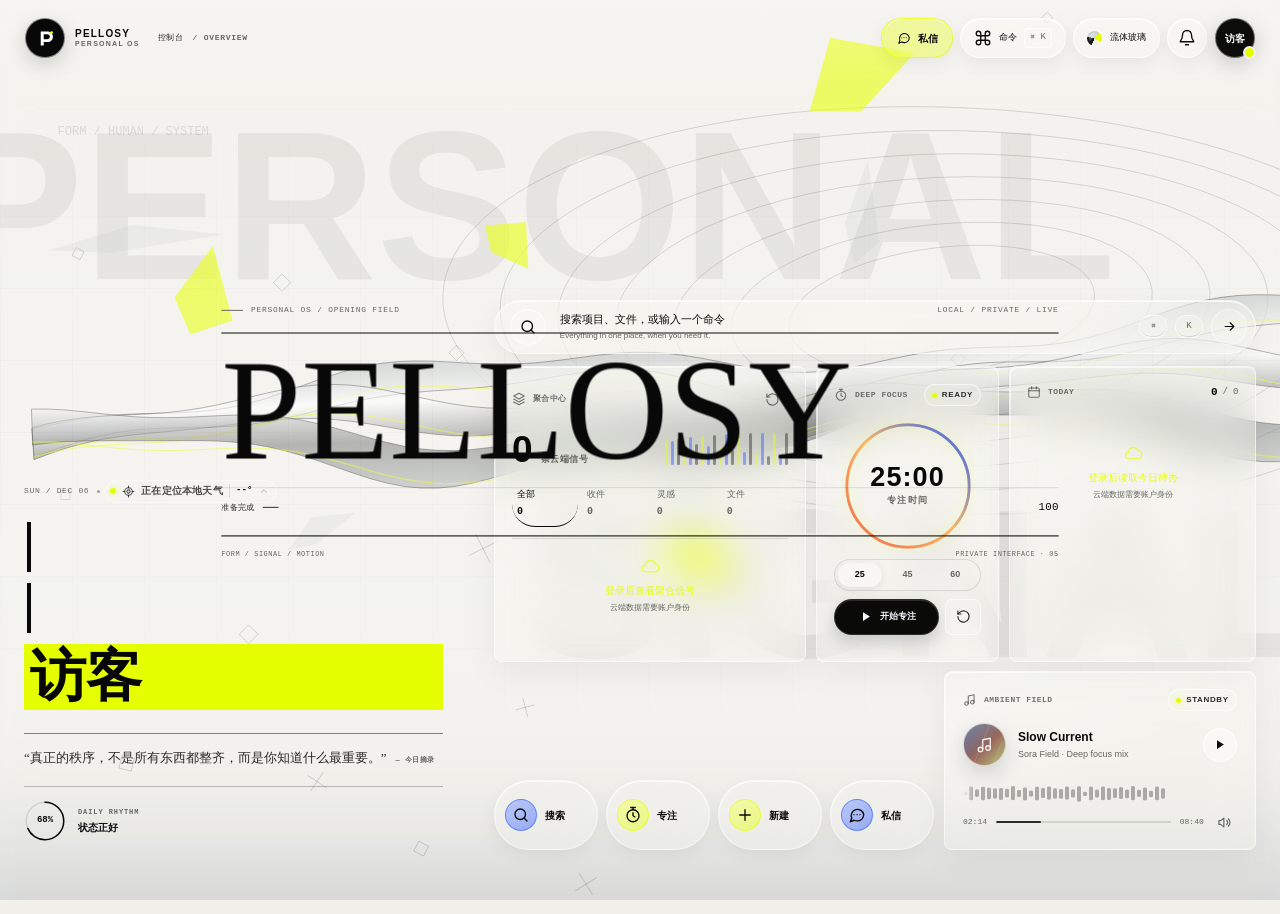
==== index.html @ b4ef89a6 "Add files via upload" ====
<!DOCTYPE html>
<html lang="zh-CN" data-theme="glass">
<head>
  <meta charset="UTF-8">
  <meta name="viewport" content="width=device-width, initial-scale=1.0">
  <meta name="theme-color" content="#e8eef5">
  <meta name="description" content="Pellosy Personal OS">
  <title>Pellosy / 控制台</title>
  <style>
    :root {
      color-scheme: light;
      --bg: #e8eef5;
      --text: #131923;
      --text-soft: #425064;
      --muted: #6b7786;
      --surface: rgba(255, 255, 255, 0.44);
      --surface-raised: rgba(255, 255, 255, 0.61);
      --surface-deep: rgba(241, 246, 252, 0.64);
      --surface-solid: #f3f6fa;
      --line: rgba(255, 255, 255, 0.7);
      --line-strong: rgba(255, 255, 255, 0.94);
      --inner-line: rgba(25, 40, 60, 0.085);
      --accent: #f26f4a;
      --accent-rgb: 242, 111, 74;
      --blue: #3868ed;
      --blue-rgb: 56, 104, 237;
      --lime: #c8f05d;
      --lime-rgb: 200, 240, 93;
      --violet: #8c72ff;
      --violet-rgb: 140, 114, 255;
      --shadow: 0 24px 64px rgba(31, 49, 73, 0.13),
        inset 0 1px 0 rgba(255, 255, 255, 0.86);
      --shadow-hover: 0 32px 78px rgba(31, 49, 73, 0.18),
        inset 0 1px 0 rgba(255, 255, 255, 0.94);
      --canvas-opacity: 0.52;
      --canvas-filter: saturate(1.12) contrast(1.01);
      --veil: linear-gradient(145deg,
          rgba(250, 252, 255, 0.17),
          rgba(226, 234, 244, 0.08) 48%,
          rgba(238, 243, 249, 0.22));
      --glass-blur: 28px;
      --ease-out: cubic-bezier(0.16, 1, 0.3, 1);
      --ease-spring: cubic-bezier(0.34, 1.56, 0.64, 1);
      --ease-smooth: cubic-bezier(0.65, 0, 0.35, 1);
      --header-h: 76px;
    }

    [data-theme="night"] {
      color-scheme: dark;
      --bg: #0b1118;
      --text: #f3f7fb;
      --text-soft: #c0ccda;
      --muted: #8190a1;
      --surface: rgba(16, 24, 34, 0.58);
      --surface-raised: rgba(25, 35, 47, 0.72);
      --surface-deep: rgba(8, 14, 21, 0.7);
      --surface-solid: #141c26;
      --line: rgba(255, 255, 255, 0.18);
      --line-strong: rgba(255, 255, 255, 0.36);
      --inner-line: rgba(255, 255, 255, 0.075);
      --accent: #ff8664;
      --accent-rgb: 255, 134, 100;
      --blue: #82a9ff;
      --blue-rgb: 130, 169, 255;
      --lime: #d7ff6b;
      --lime-rgb: 215, 255, 107;
      --violet: #b19dff;
      --violet-rgb: 177, 157, 255;
      --shadow: 0 26px 70px rgba(0, 0, 0, 0.34),
        inset 0 1px 0 rgba(255, 255, 255, 0.12);
      --shadow-hover: 0 34px 84px rgba(0, 0, 0, 0.44),
        inset 0 1px 0 rgba(255, 255, 255, 0.18);
      --canvas-opacity: 0.38;
      --canvas-filter: brightness(0.45) saturate(0.92) hue-rotate(10deg);
      --veil: linear-gradient(145deg,
          rgba(5, 9, 14, 0.32),
          rgba(10, 15, 24, 0.5) 48%,
          rgba(3, 7, 12, 0.62));
    }

    [data-theme="paper"] {
      color-scheme: light;
      --bg: #e9dfcf;
      --text: #251e18;
      --text-soft: #574a3e;
      --muted: #817264;
      --surface: rgba(255, 250, 242, 0.51);
      --surface-raised: rgba(255, 252, 246, 0.69);
      --surface-deep: rgba(246, 237, 224, 0.68);
      --surface-solid: #f7f0e6;
      --line: rgba(255, 252, 246, 0.68);
      --line-strong: rgba(255, 255, 255, 0.92);
      --inner-line: rgba(54, 38, 24, 0.09);
      --accent: #d75e37;
      --accent-rgb: 215, 94, 55;
      --blue: #4264b2;
      --blue-rgb: 66, 100, 178;
      --lime: #c3d563;
      --lime-rgb: 195, 213, 99;
      --violet: #8e6c88;
      --violet-rgb: 142, 108, 136;
      --shadow: 0 24px 64px rgba(74, 53, 35, 0.14),
        inset 0 1px 0 rgba(255, 255, 255, 0.88);
      --shadow-hover: 0 32px 78px rgba(74, 53, 35, 0.2),
        inset 0 1px 0 rgba(255, 255, 255, 0.96);
      --canvas-opacity: 0.31;
      --canvas-filter: sepia(0.44) saturate(0.72) brightness(1.09);
      --veil: linear-gradient(145deg,
          rgba(255, 250, 240, 0.14),
          rgba(233, 218, 198, 0.12) 48%,
          rgba(255, 247, 234, 0.19));
    }

    * {
      box-sizing: border-box;
      margin: 0;
      padding: 0;
    }

    ::selection {
      color: var(--text);
      background: rgba(var(--lime-rgb), 0.68);
    }

    html {
      min-width: 320px;
      background: var(--bg);
      scroll-behavior: smooth;
    }

    body {
      min-width: 320px;
      min-height: 100vh;
      overflow-x: hidden;
      color: var(--text);
      background: var(--bg);
      font-family: ui-sans-serif, -apple-system, BlinkMacSystemFont, "Segoe UI",
        "PingFang SC", "Hiragino Sans GB", "Microsoft YaHei", sans-serif;
      font-size: 14px;
      line-height: 1.5;
      -webkit-font-smoothing: antialiased;
      text-rendering: optimizeLegibility;
      transition: color 0.7s var(--ease-smooth), background 0.7s var(--ease-smooth);
    }

    body::after {
      content: "";
      position: fixed;
      inset: 0;
      z-index: 80;
      pointer-events: none;
      opacity: 0.055;
      background-image: url("data:image/svg+xml,%3Csvg viewBox='0 0 180 180' xmlns='http://www.w3.org/2000/svg'%3E%3Cfilter id='n'%3E%3CfeTurbulence type='fractalNoise' baseFrequency='.84' numOctaves='3' stitchTiles='stitch'/%3E%3C/filter%3E%3Crect width='100%25' height='100%25' filter='url(%23n)' opacity='.52'/%3E%3C/svg%3E");
      mix-blend-mode: soft-light;
    }

    button,
    input {
      color: inherit;
      font: inherit;
    }

    button {
      position: relative;
      border: 0;
      background: none;
      cursor: pointer;
    }

    a {
      color: inherit;
      text-decoration: none;
    }

    svg {
      display: block;
    }

    [hidden] {
      display: none !important;
    }

    .sr-only {
      position: absolute;
      width: 1px;
      height: 1px;
      padding: 0;
      margin: -1px;
      overflow: hidden;
      clip: rect(0, 0, 0, 0);
      white-space: nowrap;
      border: 0;
    }

    .icon {
      width: 18px;
      height: 18px;
      flex: 0 0 auto;
      fill: none;
      stroke: currentColor;
      stroke-linecap: round;
      stroke-linejoin: round;
      stroke-width: 1.8;
    }

    .icon-sm {
      width: 15px;
      height: 15px;
    }

    .svg-sprite {
      position: absolute;
      width: 0;
      height: 0;
      overflow: hidden;
    }

    #fluidCanvas {
      position: fixed;
      inset: 0;
      z-index: -3;
      width: 100%;
      height: 100%;
      opacity: var(--canvas-opacity);
      filter: var(--canvas-filter);
      pointer-events: none;
      transition: opacity 0.8s var(--ease-smooth), filter 0.8s var(--ease-smooth);
    }

    .ambient-veil {
      position: fixed;
      inset: 0;
      z-index: -2;
      pointer-events: none;
      background: var(--veil);
    }

    body.no-webgl {
      background:
        linear-gradient(118deg,
          #dce9f7 0%,
          #f6eee9 22%,
          #dfeeed 45%,
          #dce4f7 67%,
          #edf3e9 86%,
          #e8eef5 100%);
      background-size: 190% 190%;
      animation: fallbackField 22s ease-in-out infinite alternate;
    }

    [data-theme="night"] body.no-webgl {
      background:
        linear-gradient(118deg,
          #0a1118 0%,
          #142332 23%,
          #1e2932 44%,
          #1b2236 68%,
          #0d151d 100%);
      background-size: 190% 190%;
    }

    [data-theme="paper"] body.no-webgl {
      background:
        linear-gradient(118deg,
          #e6d8c4 0%,
          #f2e9db 23%,
          #dfe5d4 46%,
          #e9dfd2 68%,
          #f1e8dc 100%);
      background-size: 190% 190%;
    }

    .ambient-veil::before,
    .ambient-veil::after {
      content: "";
      position: absolute;
      inset: 0;
      pointer-events: none;
    }

    .ambient-veil::before {
      opacity: 0.26;
      background:
        linear-gradient(112deg,
          transparent 0 20%,
          rgba(255, 255, 255, 0.34) 20.1%,
          transparent 20.4% 54%,
          rgba(255, 255, 255, 0.16) 54.1%,
          transparent 54.4%),
        linear-gradient(180deg,
          rgba(255, 255, 255, 0.18),
          transparent 38%,
          rgba(255, 255, 255, 0.08));
      mask-image: linear-gradient(to bottom, #000, transparent 90%);
    }

    .ambient-veil::after {
      opacity: 0.55;
      box-shadow:
        inset 0 115px 110px -95px rgba(255, 255, 255, 0.7),
        inset 0 -160px 150px -140px rgba(18, 35, 58, 0.35);
    }

    .boot {
      position: fixed;
      inset: 0;
      z-index: 1000;
      display: grid;
      place-items: center;
      overflow: hidden;
      color: var(--text);
      background: transparent;
      isolation: isolate;
    }

    .boot[hidden] {
      display: none;
    }

    .boot-blinds {
      position: absolute;
      inset: 0;
      z-index: 0;
      display: grid;
      grid-template-columns: repeat(5, minmax(0, 1fr));
      pointer-events: none;
    }

    .boot-blinds span {
      position: relative;
      background: var(--surface-solid);
      border-right: 1px solid var(--inner-line);
      transform: translateY(0);
      will-change: transform;
    }

    .boot-blinds span::after {
      content: "";
      position: absolute;
      inset: 0;
      opacity: 0.22;
      background: linear-gradient(180deg,
          rgba(255, 255, 255, 0.22),
          transparent 42%,
          rgba(var(--blue-rgb), 0.05));
    }

    .boot.is-revealing .boot-blinds span {
      animation: bootBlindUp 0.92s var(--ease-out) both;
    }

    .boot.is-revealing .boot-blinds span:nth-child(1) {
      animation-delay: 0.04s;
    }

    .boot.is-revealing .boot-blinds span:nth-child(2) {
      animation-delay: 0.11s;
    }

    .boot.is-revealing .boot-blinds span:nth-child(3) {
      animation-delay: 0.18s;
    }

    .boot.is-revealing .boot-blinds span:nth-child(4) {
      animation-delay: 0.11s;
    }

    .boot.is-revealing .boot-blinds span:nth-child(5) {
      animation-delay: 0.04s;
    }

    .boot-grid {
      position: absolute;
      inset: -15%;
      z-index: 1;
      opacity: 0.42;
      background-image:
        linear-gradient(var(--inner-line) 1px, transparent 1px),
        linear-gradient(90deg, var(--inner-line) 1px, transparent 1px);
      background-size: 70px 70px;
      transform: perspective(780px) rotateX(57deg) translateY(18%);
      transform-origin: center bottom;
      mask-image: linear-gradient(180deg, transparent 2%, #000 36%, transparent 94%);
      animation: bootGridBreathe 3.4s ease-in-out infinite alternate;
      pointer-events: none;
    }

    .boot-sweep {
      position: absolute;
      z-index: 2;
      top: -28%;
      bottom: -28%;
      left: -38%;
      width: 34%;
      opacity: 0.7;
      pointer-events: none;
      background: linear-gradient(90deg,
          transparent,
          rgba(255, 255, 255, 0.36) 44%,
          rgba(var(--blue-rgb), 0.11) 50%,
          transparent);
      transform: skewX(-12deg);
      animation: bootSweep 1.7s 0.12s var(--ease-out) both;
    }

    .boot-scanline {
      position: absolute;
      z-index: 2;
      right: 0;
      left: 0;
      top: 18%;
      height: 1px;
      opacity: 0.45;
      background: linear-gradient(90deg,
          transparent,
          var(--text-soft) 45%,
          var(--text-soft) 55%,
          transparent);
      animation: bootScan 2.05s var(--ease-smooth) both;
      pointer-events: none;
    }

    .boot-stage {
      position: relative;
      z-index: 3;
      display: grid;
      width: min(850px, calc(100% - 48px));
      justify-items: stretch;
      transition:
        opacity 0.35s ease,
        translate 0.5s var(--ease-out),
        scale 0.5s var(--ease-out);
    }

    .boot.is-revealing .boot-stage {
      opacity: 0;
      translate: 0 -18px;
      scale: 0.985;
    }

    .boot-kicker {
      display: flex;
      align-items: center;
      justify-content: space-between;
      gap: 20px;
      margin-bottom: 17px;
      color: var(--muted);
      font-family: ui-monospace, SFMono-Regular, Menlo, Consolas, monospace;
      font-size: 8px;
      letter-spacing: 0.1em;
      opacity: 0;
      animation: bootFadeUp 0.75s 0.12s var(--ease-out) forwards;
    }

    .boot-kicker span:first-child {
      display: inline-flex;
      align-items: center;
      gap: 8px;
    }

    .boot-kicker span:first-child::before {
      content: "";
      width: 22px;
      height: 1px;
      background: currentColor;
    }

    .boot-title-mask {
      overflow: hidden;
      padding: 0.04em 0 0.08em;
      border-top: 1px solid var(--text);
      border-bottom: 1px solid var(--inner-line);
    }

    .boot-title {
      position: relative;
      display: block;
      padding: 0.04em 0 0.02em;
      font-family: Georgia, "Times New Roman", "Songti SC", serif;
      font-size: clamp(62px, 11.4vw, 164px);
      font-weight: 500;
      letter-spacing: 0;
      line-height: 1;
      transform: translateY(112%);
      animation: bootTitleReveal 1.05s 0.12s var(--ease-out) forwards;
    }

    .boot-title::after {
      content: "";
      position: absolute;
      inset: 0;
      pointer-events: none;
      background: linear-gradient(110deg,
          transparent 30%,
          rgba(255, 255, 255, 0.68) 48%,
          transparent 64%);
      transform: translateX(-130%) skewX(-10deg);
      animation: bootTitleSheen 1.2s 0.58s var(--ease-out) both;
      mix-blend-mode: soft-light;
    }

    .boot-meta {
      display: grid;
      grid-template-columns: minmax(0, 1fr) auto;
      align-items: center;
      gap: 20px;
      min-height: 33px;
      margin-top: 11px;
      color: var(--text-soft);
      font-family: ui-monospace, SFMono-Regular, Menlo, Consolas, monospace;
      font-size: 8px;
      letter-spacing: 0.06em;
    }

    .boot-phase {
      position: relative;
      overflow: hidden;
      white-space: nowrap;
    }

    .boot-phase::after {
      content: "";
      display: inline-block;
      width: 16px;
      height: 1px;
      margin-left: 8px;
      vertical-align: middle;
      background: currentColor;
      animation: bootPhaseLine 0.9s ease-in-out infinite alternate;
    }

    .boot-counter {
      color: var(--text);
      font-size: 11px;
      font-variant-numeric: tabular-nums;
      letter-spacing: 0.02em;
    }

    .boot-progress {
      grid-column: 1 / -1;
      height: 1px;
      overflow: hidden;
      background: var(--inner-line);
    }

    .boot-progress i {
      display: block;
      width: 100%;
      height: 100%;
      background: var(--text);
      transform: scaleX(0);
      transform-origin: left;
      transition: transform 0.08s linear;
    }

    .boot-foot {
      display: flex;
      align-items: center;
      justify-content: space-between;
      gap: 20px;
      margin-top: 13px;
      color: var(--muted);
      font-family: ui-monospace, SFMono-Regular, Menlo, Consolas, monospace;
      font-size: 7px;
      letter-spacing: 0.08em;
      opacity: 0;
      animation: bootFadeUp 0.7s 0.52s var(--ease-out) forwards;
    }

    .boot-skip {
      position: absolute;
      right: 24px;
      bottom: 22px;
      z-index: 3;
      min-width: 58px;
      min-height: 34px;
      padding: 6px 11px;
      color: var(--text-soft);
      background: transparent;
      border: 1px solid var(--line);
      border-radius: 5px;
      font-size: 9px;
      transition:
        color 0.2s ease,
        background 0.2s ease,
        border-color 0.2s ease;
    }

    .boot-skip:hover {
      color: var(--text);
      background: rgba(255, 255, 255, 0.1);
      border-color: var(--line-strong);
    }

    .boot.is-complete {
      visibility: hidden;
      opacity: 0;
      pointer-events: none;
      transition: opacity 0.25s ease, visibility 0.25s;
    }

    .boot.is-revealing .boot-grid,
    .boot.is-revealing .boot-sweep,
    .boot.is-revealing .boot-scanline {
      animation: none;
      opacity: 0;
      transition: opacity 0.48s ease;
    }

    .boot.is-revealing .boot-skip {
      opacity: 0;
      pointer-events: none;
      transition: opacity 0.2s ease;
    }

    body:not(.is-ready) {
      overflow: hidden;
    }

    .topbar {
      position: relative;
      z-index: 40;
      width: min(100% - 40px, 1460px);
      margin: 14px auto 0;
    }

    .topbar-inner {
      position: relative;
      display: flex;
      min-height: 58px;
      align-items: center;
      gap: 18px;
      padding: 10px 12px 10px 16px;
      overflow: visible;
      background: var(--surface);
      border: 1px solid var(--line);
      border-radius: 8px;
      box-shadow: var(--shadow);
      backdrop-filter: blur(var(--glass-blur)) saturate(1.45);
      -webkit-backdrop-filter: blur(var(--glass-blur)) saturate(1.45);
      transition:
        background 0.7s var(--ease-smooth),
        border-color 0.7s var(--ease-smooth),
        box-shadow 0.7s var(--ease-smooth);
    }

    .topbar-inner::before {
      content: "";
      position: absolute;
      inset: 0;
      border-radius: inherit;
      pointer-events: none;
      background: linear-gradient(112deg,
          rgba(255, 255, 255, 0.3),
          transparent 24% 74%,
          rgba(255, 255, 255, 0.15));
      mask-image: linear-gradient(#000 0 0);
    }

    .brand {
      position: relative;
      z-index: 1;
      display: inline-flex;
      align-items: center;
      gap: 11px;
      flex: 0 0 auto;
      border-radius: 6px;
    }

    .brand-mark {
      position: relative;
      display: grid;
      width: 37px;
      height: 37px;
      place-items: center;
      overflow: hidden;
      color: var(--text);
      background: rgba(255, 255, 255, 0.23);
      border: 1px solid var(--line-strong);
      border-radius: 7px;
      box-shadow:
        inset 0 1px 0 rgba(255, 255, 255, 0.65),
        0 8px 22px rgba(20, 37, 60, 0.1);
      transition: transform 0.55s var(--ease-spring);
    }

    .brand:hover .brand-mark {
      transform: rotate(-5deg) scale(1.06);
    }

    .brand-mark::after {
      content: "";
      position: absolute;
      inset: -100% -60%;
      background: linear-gradient(66deg,
          transparent 40%,
          rgba(255, 255, 255, 0.8) 50%,
          transparent 60%);
      transform: translateX(-80%) rotate(15deg);
      transition: transform 0.8s var(--ease-out);
    }

    .brand:hover .brand-mark::after {
      transform: translateX(80%) rotate(15deg);
    }

    .brand-mark svg {
      width: 24px;
      height: 24px;
    }

    .brand-copy {
      display: grid;
      gap: 1px;
      line-height: 1;
    }

    .brand-copy strong {
      font-size: 12px;
      font-weight: 750;
      letter-spacing: 0.16em;
    }

    .brand-copy small {
      color: var(--muted);
      font-size: 8px;
      font-weight: 650;
      letter-spacing: 0.18em;
    }

    .header-rule {
      width: 1px;
      height: 24px;
      margin: 0 2px;
      background: var(--inner-line);
    }

    .header-context {
      position: relative;
      z-index: 1;
      display: flex;
      min-width: 0;
      align-items: center;
      gap: 9px;
      color: var(--text-soft);
      font-size: 12px;
    }

    .header-context strong {
      overflow: hidden;
      font-size: 12px;
      font-weight: 650;
      text-overflow: ellipsis;
      white-space: nowrap;
    }

    .header-context span {
      color: var(--muted);
      font-size: 10px;
      font-weight: 600;
      letter-spacing: 0.09em;
      text-transform: uppercase;
    }

    .header-actions {
      position: relative;
      z-index: 2;
      display: flex;
      align-items: center;
      gap: 7px;
      margin-left: auto;
    }

    .icon-button {
      display: inline-grid;
      width: 38px;
      height: 38px;
      place-items: center;
      flex: 0 0 auto;
      color: var(--text-soft);
      background: transparent;
      border: 1px solid transparent;
      border-radius: 7px;
      transition:
        color 0.2s ease,
        background 0.2s ease,
        border-color 0.2s ease,
        transform 0.35s var(--ease-spring);
    }

    .icon-button:hover,
    .icon-button[aria-expanded="true"] {
      color: var(--text);
      background: rgba(255, 255, 255, 0.17);
      border-color: var(--line);
      transform: translateY(-1px);
    }

    .icon-button:active {
      transform: scale(0.93);
    }

    .notice-dot {
      position: absolute;
      top: 7px;
      right: 7px;
      width: 6px;
      height: 6px;
      background: var(--accent);
      border: 1px solid var(--surface-raised);
      border-radius: 50%;
      box-shadow: 0 0 0 3px rgba(var(--accent-rgb), 0.13);
      animation: noticePulse 2.4s ease-in-out infinite;
    }

    .command-trigger {
      display: inline-flex;
      width: auto;
      min-width: 82px;
      align-items: center;
      gap: 7px;
      padding: 0 10px;
      color: var(--text-soft);
      font-size: 11px;
    }

    .command-trigger kbd {
      padding: 2px 5px;
      color: var(--muted);
      background: rgba(255, 255, 255, 0.12);
      border: 1px solid var(--line);
      border-radius: 4px;
      font-family: ui-monospace, SFMono-Regular, Menlo, Consolas, monospace;
      font-size: 9px;
    }

    .theme-trigger {
      display: inline-flex;
      width: auto;
      align-items: center;
      gap: 8px;
      padding: 0 10px;
      color: var(--text-soft);
      font-size: 11px;
    }

    .theme-swatch {
      position: relative;
      width: 17px;
      height: 17px;
      flex: 0 0 auto;
      overflow: hidden;
      border: 1px solid var(--line-strong);
      border-radius: 50%;
      background:
        linear-gradient(140deg, #f6fbff 0 28%, #ffd2c1 29% 50%, #c8e6ff 51% 72%, #d2ffbd 73%);
      box-shadow: 0 0 0 2px rgba(255, 255, 255, 0.14);
    }

    .theme-swatch::after {
      content: "";
      position: absolute;
      inset: 2px;
      border-radius: 50%;
      background: linear-gradient(135deg, rgba(255, 255, 255, 0.8), transparent 48%);
    }

    .avatar {
      position: relative;
      display: grid;
      width: 38px;
      height: 38px;
      place-items: center;
      margin-left: 1px;
      color: #f9fbff;
      background:
        linear-gradient(145deg, rgba(255, 255, 255, 0.22), transparent 48%),
        #1b2635;
      border: 1px solid rgba(255, 255, 255, 0.35);
      border-radius: 7px;
      box-shadow: 0 8px 22px rgba(11, 22, 38, 0.22);
      font-size: 10px;
      font-weight: 750;
      letter-spacing: 0.05em;
      transition: transform 0.4s var(--ease-spring), box-shadow 0.3s ease;
    }

    .avatar:hover {
      transform: translateY(-2px) rotate(2deg);
      box-shadow: 0 12px 28px rgba(11, 22, 38, 0.28);
    }

    .avatar::after {
      content: "";
      position: absolute;
      right: -2px;
      bottom: -2px;
      width: 9px;
      height: 9px;
      background: #78df84;
      border: 2px solid var(--surface-raised);
      border-radius: 50%;
    }

    .page {
      position: relative;
      z-index: 2;
      width: min(100% - 40px, 1460px);
      min-height: calc(100vh - var(--header-h) - 16px);
      margin: 0 auto;
      padding: clamp(28px, 4vh, 46px) 0 30px;
    }

    .reveal {
      opacity: 0;
      translate: 0 20px;
      scale: 0.992;
      transition:
        opacity 0.75s var(--ease-out),
        translate 0.85s var(--ease-out),
        scale 0.85s var(--ease-out);
      transition-delay: var(--delay, 0ms);
    }

    body.is-ready .reveal {
      opacity: 1;
      translate: 0 0;
      scale: 1;
    }

    .topbar.reveal {
      translate: 0 -18px;
    }

    body.is-ready .topbar.reveal {
      translate: 0 0;
    }

    button[data-magnetic] {
      translate: var(--magnet-x, 0px) var(--magnet-y, 0px);
      transition:
        translate 0.2s var(--ease-out),
        transform 0.35s var(--ease-spring);
      will-change: translate;
    }

    [data-text-wave] > span {
      display: inline-block;
      transform: translateY(0);
    }

    .brand:hover [data-text-wave] > span {
      animation: textWave 0.52s var(--brand-wave-delay, 0s) var(--ease-out) both;
    }

    .glass.is-auto-spotlight::after {
      opacity: 0.82;
    }

    .route-curtain {
      position: fixed;
      inset: 0;
      z-index: 2100;
      display: grid;
      grid-template-columns: repeat(5, minmax(0, 1fr));
      visibility: hidden;
      overflow: hidden;
      pointer-events: none;
    }

    .route-curtain.is-active {
      visibility: visible;
      pointer-events: auto;
    }

    .route-curtain > span {
      position: relative;
      z-index: 0;
      background: var(--surface-solid);
      border-right: 1px solid var(--inner-line);
      transform: translateY(101%);
      transition: transform 0.58s var(--ease-out);
    }

    .route-curtain.is-active > span {
      transform: translateY(0);
    }

    .route-curtain.is-active > span:nth-child(1) {
      transition-delay: 0.01s;
    }

    .route-curtain.is-active > span:nth-child(2) {
      transition-delay: 0.07s;
    }

    .route-curtain.is-active > span:nth-child(3) {
      transition-delay: 0.13s;
    }

    .route-curtain.is-active > span:nth-child(4) {
      transition-delay: 0.07s;
    }

    .route-curtain.is-active > span:nth-child(5) {
      transition-delay: 0.01s;
    }

    .route-curtain-label {
      position: absolute;
      inset: 0;
      z-index: 2;
      display: grid;
      place-items: center;
      color: var(--text);
      font-family: Georgia, "Times New Roman", "Songti SC", serif;
      font-size: clamp(34px, 5vw, 68px);
      letter-spacing: 0;
      opacity: 0;
      translate: 0 12px;
      transition:
        opacity 0.35s 0.28s ease,
        translate 0.45s 0.28s var(--ease-out);
    }

    .route-curtain.is-active .route-curtain-label {
      opacity: 1;
      translate: 0 0;
    }

    button[data-magnetic] {
      transition:
        translate 0.2s var(--ease-out),
        transform 0.35s var(--ease-spring),
        background 0.2s ease,
        color 0.2s ease;
    }

    .title-mask {
      overflow: hidden;
      margin: -0.04em 0 -0.08em;
      padding: 0.04em 0 0.08em;
    }

    .title-mask h1 {
      opacity: 0;
      translate: 0 112%;
      transition:
        opacity 0.6s var(--ease-out),
        translate 0.95s 0.18s var(--ease-out);
    }

    body.is-ready .title-mask h1 {
      opacity: 1;
      translate: 0 0;
    }

    .welcome {
      display: flex;
      align-items: flex-end;
      justify-content: space-between;
      gap: 28px;
      min-height: 86px;
    }

    .welcome-copy {
      min-width: 0;
    }

    .eyebrow {
      display: flex;
      flex-wrap: wrap;
      align-items: center;
      gap: 8px;
      margin-bottom: 10px;
      color: var(--muted);
      font-size: 10px;
      font-weight: 650;
      letter-spacing: 0.13em;
      text-transform: uppercase;
    }

    .eyebrow .separator {
      width: 3px;
      height: 3px;
      opacity: 0.6;
      background: currentColor;
      border-radius: 50%;
    }

    .eyebrow .live {
      display: inline-flex;
      align-items: center;
      gap: 6px;
      color: var(--text-soft);
      letter-spacing: 0.04em;
      text-transform: none;
    }

    .weather-pill {
      display: inline-flex;
      max-width: min(380px, 72vw);
      align-items: center;
      gap: 6px;
      margin: -3px -7px -3px -3px;
      padding: 3px 7px 3px 4px;
      color: var(--text-soft);
      background: transparent;
      border: 1px solid transparent;
      border-radius: 99px;
      font-size: 10px;
      font-weight: 620;
      letter-spacing: 0.02em;
      text-transform: none;
      transition:
        color 0.2s ease,
        background 0.2s ease,
        border-color 0.2s ease,
        transform 0.3s var(--ease-out);
    }

    .weather-pill:hover,
    .weather-pill[aria-expanded="true"] {
      color: var(--text);
      background: rgba(255, 255, 255, 0.1);
      border-color: var(--line);
      transform: translateY(-1px);
    }

    .weather-state-dot {
      width: 6px;
      height: 6px;
      flex: 0 0 auto;
      background: #49b96c;
      border-radius: 50%;
      box-shadow: 0 0 0 3px rgba(73, 185, 108, 0.11);
      transition: background 0.25s ease, box-shadow 0.25s ease;
    }

    .weather-pill[data-state="loading"] .weather-state-dot {
      background: var(--accent);
      box-shadow: 0 0 0 3px rgba(var(--accent-rgb), 0.12);
      animation: noticePulse 1.35s ease-in-out infinite;
    }

    .weather-pill[data-state="error"] .weather-state-dot {
      background: #e05f5f;
      box-shadow: 0 0 0 3px rgba(224, 95, 95, 0.12);
    }

    .weather-pill-icon {
      width: 13px;
      height: 13px;
      flex: 0 0 auto;
      stroke-width: 1.9;
    }

    .weather-pill[data-state="loading"] .weather-pill-icon {
      animation: weatherSpin 2.2s linear infinite;
    }

    .weather-location {
      overflow: hidden;
      max-width: 250px;
      text-overflow: ellipsis;
      white-space: nowrap;
    }

    .weather-reading {
      padding-left: 6px;
      color: var(--text);
      border-left: 1px solid var(--inner-line);
      font-family: ui-monospace, SFMono-Regular, Menlo, Consolas, monospace;
      font-size: 9px;
      font-weight: 600;
      white-space: nowrap;
    }

    .weather-chevron {
      width: 10px;
      height: 10px;
      flex: 0 0 auto;
      opacity: 0.55;
      transition: transform 0.25s ease;
    }

    .weather-pill[aria-expanded="true"] .weather-chevron {
      transform: rotate(180deg);
    }

    .live-dot {
      position: relative;
      width: 6px;
      height: 6px;
      background: #49b96c;
      border-radius: 50%;
    }

    .live-dot::after {
      content: "";
      position: absolute;
      inset: -4px;
      border: 1px solid rgba(73, 185, 108, 0.4);
      border-radius: 50%;
      animation: liveHalo 2.4s ease-out infinite;
    }

    h1 {
      max-width: 820px;
      font-size: clamp(36px, 4vw, 54px);
      font-weight: 690;
      letter-spacing: 0;
      line-height: 1.02;
      text-wrap: balance;
    }

    h1 .soft {
      color: var(--muted);
      font-weight: 430;
    }

    .welcome-copy > p {
      max-width: 560px;
      margin-top: 11px;
      color: var(--text-soft);
      font-size: 13px;
      line-height: 1.65;
    }

    .welcome-copy > .daily-quote {
      display: flex;
      max-width: 640px;
      flex-wrap: wrap;
      align-items: baseline;
      gap: 4px 9px;
      margin-top: 9px;
      color: var(--text-soft);
      font-family: "Songti SC", "STSong", "Noto Serif CJK SC", Georgia, "Times New Roman", serif;
      font-size: 13px;
      font-style: italic;
      line-height: 1.55;
    }

    .daily-quote .quote-copy {
      text-wrap: pretty;
    }

    .daily-quote cite {
      color: var(--muted);
      font-family: ui-sans-serif, -apple-system, BlinkMacSystemFont, "Segoe UI",
        "PingFang SC", "Microsoft YaHei", sans-serif;
      font-size: 8px;
      font-style: normal;
      font-weight: 600;
      letter-spacing: 0.08em;
      text-transform: uppercase;
    }

    .momentum {
      display: flex;
      flex: 0 0 auto;
      align-items: center;
      gap: 13px;
      padding-bottom: 4px;
    }

    .momentum-ring {
      position: relative;
      display: grid;
      width: 56px;
      height: 56px;
      place-items: center;
    }

    .momentum-ring svg {
      position: absolute;
      inset: 0;
      width: 100%;
      height: 100%;
      transform: rotate(-90deg);
    }

    .momentum-ring circle {
      fill: none;
      stroke-width: 2;
    }

    .momentum-ring .track {
      stroke: var(--inner-line);
    }

    .momentum-ring .value {
      stroke: var(--text);
      stroke-linecap: round;
      stroke-dasharray: 157;
      stroke-dashoffset: 50;
      transition: stroke-dashoffset 1s var(--ease-out);
    }

    .momentum-ring strong {
      font-size: 11px;
      font-weight: 720;
    }

    .momentum-copy {
      display: grid;
      gap: 2px;
      white-space: nowrap;
    }

    .momentum-copy span {
      color: var(--muted);
      font-size: 9px;
      font-weight: 650;
      letter-spacing: 0.13em;
      text-transform: uppercase;
    }

    .momentum-copy strong {
      font-size: 12px;
      font-weight: 650;
    }

    .command-launch {
      position: relative;
      display: flex;
      width: 100%;
      min-height: 65px;
      align-items: center;
      gap: 14px;
      margin-top: 21px;
      padding: 10px 12px 10px 18px;
      overflow: hidden;
      text-align: left;
      color: var(--text);
      background: var(--surface-raised);
      border: 1px solid var(--line);
      border-radius: 8px;
      box-shadow: var(--shadow);
      backdrop-filter: blur(var(--glass-blur)) saturate(1.48);
      -webkit-backdrop-filter: blur(var(--glass-blur)) saturate(1.48);
      isolation: isolate;
      transition:
        transform 0.45s var(--ease-out),
        box-shadow 0.4s ease,
        border-color 0.3s ease;
    }

    .command-launch::before {
      content: "";
      position: absolute;
      inset: -1px;
      z-index: -1;
      opacity: 0.48;
      background: linear-gradient(100deg,
          transparent 0 19%,
          rgba(var(--blue-rgb), 0.22) 31%,
          rgba(255, 255, 255, 0.38) 44%,
          rgba(var(--accent-rgb), 0.2) 58%,
          transparent 74% 100%);
      background-size: 230% 100%;
      animation: borderFlow 8s linear infinite;
      transition: opacity 0.3s ease;
    }

    .command-launch::after {
      content: "";
      position: absolute;
      inset: 1px;
      z-index: -1;
      background: var(--surface-raised);
      border-radius: 7px;
    }

    .command-launch:hover {
      transform: translateY(-2px);
      border-color: var(--line-strong);
      box-shadow: var(--shadow-hover);
    }

    .command-launch:hover::before {
      opacity: 0.78;
    }

    .command-icon {
      display: grid;
      width: 38px;
      height: 38px;
      place-items: center;
      flex: 0 0 auto;
      color: var(--text);
      background:
        linear-gradient(145deg, rgba(255, 255, 255, 0.4), rgba(255, 255, 255, 0.08)),
        var(--surface-deep);
      border: 1px solid var(--line);
      border-radius: 7px;
      box-shadow: inset 0 1px 0 rgba(255, 255, 255, 0.55);
    }

    .command-copy {
      display: grid;
      min-width: 0;
      gap: 2px;
    }

    .command-copy strong {
      overflow: hidden;
      font-size: 13px;
      font-weight: 560;
      text-overflow: ellipsis;
      white-space: nowrap;
    }

    .command-copy span {
      color: var(--muted);
      font-size: 10px;
    }

    .command-tail {
      display: flex;
      align-items: center;
      gap: 8px;
      margin-left: auto;
    }

    .command-tail kbd {
      min-width: 28px;
      padding: 4px 7px;
      color: var(--muted);
      background: rgba(255, 255, 255, 0.1);
      border: 1px solid var(--line);
      border-radius: 5px;
      box-shadow: inset 0 -1px 0 var(--inner-line);
      font-family: ui-monospace, SFMono-Regular, Menlo, Consolas, monospace;
      font-size: 9px;
      text-align: center;
    }

    .command-arrow {
      display: grid;
      width: 36px;
      height: 36px;
      place-items: center;
      color: var(--text);
      background: var(--surface-deep);
      border: 1px solid var(--line);
      border-radius: 7px;
      transition: transform 0.45s var(--ease-spring), background 0.3s ease;
    }

    .command-launch:hover .command-arrow {
      transform: translateX(2px) rotate(-3deg);
      background: var(--surface);
    }

    .dashboard {
      display: grid;
      grid-template-columns: repeat(12, minmax(0, 1fr));
      gap: 13px;
      margin-top: 13px;
    }

    .glass {
      --gx: 50%;
      --gy: 50%;
      --rx: 0deg;
      --ry: 0deg;
      position: relative;
      overflow: hidden;
      background:
        linear-gradient(145deg,
          rgba(255, 255, 255, 0.12),
          transparent 34% 70%,
          rgba(255, 255, 255, 0.07)),
        var(--surface);
      border: 1px solid var(--line);
      border-radius: 8px;
      box-shadow: var(--shadow);
      backdrop-filter: blur(var(--glass-blur)) saturate(1.44);
      -webkit-backdrop-filter: blur(var(--glass-blur)) saturate(1.44);
      transform: perspective(1100px) rotateX(var(--rx)) rotateY(var(--ry));
      transform-style: preserve-3d;
      transition:
        transform 0.45s var(--ease-out),
        box-shadow 0.35s ease,
        border-color 0.35s ease,
        background 0.7s var(--ease-smooth);
      will-change: transform;
    }

    .glass::before {
      content: "";
      position: absolute;
      inset: 0;
      z-index: 0;
      padding: 1px;
      pointer-events: none;
      border-radius: inherit;
      background: linear-gradient(135deg,
          rgba(255, 255, 255, 0.78),
          transparent 28% 64%,
          rgba(255, 255, 255, 0.28));
      mask:
        linear-gradient(#000 0 0) content-box,
        linear-gradient(#000 0 0);
      mask-composite: exclude;
    }

    .glass::after {
      content: "";
      position: absolute;
      left: var(--gx);
      top: var(--gy);
      z-index: 0;
      width: 320px;
      height: 320px;
      pointer-events: none;
      opacity: 0;
      background: radial-gradient(circle,
          rgba(255, 255, 255, 0.25),
          transparent 66%);
      transform: translate(-50%, -50%);
      transition: opacity 0.35s ease;
    }

    .glass:hover {
      border-color: var(--line-strong);
      box-shadow: var(--shadow-hover);
    }

    .glass:hover::after {
      opacity: 1;
    }

    .glass > * {
      position: relative;
      z-index: 1;
    }

    .panel-head {
      display: flex;
      align-items: center;
      justify-content: space-between;
      gap: 12px;
    }

    .panel-label {
      display: inline-flex;
      align-items: center;
      gap: 7px;
      color: var(--muted);
      font-size: 9px;
      font-weight: 700;
      letter-spacing: 0.14em;
      text-transform: uppercase;
    }

    .panel-label .icon {
      width: 14px;
      height: 14px;
    }

    .quiet-button {
      display: grid;
      width: 30px;
      height: 30px;
      place-items: center;
      color: var(--muted);
      border-radius: 6px;
      transition:
        color 0.2s ease,
        background 0.2s ease,
        transform 0.3s var(--ease-spring);
    }

    .quiet-button:hover {
      color: var(--text);
      background: rgba(255, 255, 255, 0.12);
      transform: translateY(-1px);
    }

    .quiet-button.is-syncing svg {
      animation: weatherSpin 0.7s linear infinite;
    }

    .project-panel {
      grid-column: span 5;
      min-height: 296px;
      padding: 19px 20px 17px;
    }

    .aggregation-panel {
      grid-column: span 5;
      display: flex;
      min-height: 296px;
      flex-direction: column;
      padding: 19px 20px 16px;
    }

    .aggregation-actions {
      display: flex;
      align-items: center;
      gap: 5px;
    }

    .aggregation-total-row {
      display: flex;
      align-items: flex-end;
      justify-content: space-between;
      gap: 18px;
      margin-top: 15px;
    }

    .aggregation-total {
      display: flex;
      align-items: baseline;
      gap: 8px;
      min-width: 0;
    }

    .aggregation-total strong {
      color: var(--text);
      font-family: Georgia, "Times New Roman", serif;
      font-size: 43px;
      font-style: italic;
      font-weight: 400;
      line-height: 0.88;
    }

    .aggregation-total span {
      color: var(--muted);
      font-size: 9px;
      font-weight: 600;
      letter-spacing: 0.06em;
      white-space: nowrap;
    }

    .aggregation-pulse {
      display: flex;
      height: 38px;
      align-items: flex-end;
      gap: 3px;
      flex: 0 0 auto;
      padding-bottom: 2px;
    }

    .aggregation-pulse i {
      width: 3px;
      height: var(--bar, 40%);
      background: var(--text-soft);
      border-radius: 99px;
      opacity: 0.46;
      transform-origin: bottom;
      animation: aggregationPulse 2.4s var(--pulse-delay, 0s) ease-in-out infinite alternate;
    }

    .aggregation-pulse i:nth-child(3n + 1) {
      background: var(--accent);
    }

    .aggregation-pulse i:nth-child(3n + 2) {
      background: var(--blue);
    }

    .aggregation-sources {
      display: grid;
      grid-template-columns: repeat(4, minmax(0, 1fr));
      gap: 4px;
      margin-top: 14px;
      padding-bottom: 11px;
      border-bottom: 1px solid var(--inner-line);
    }

    .aggregation-source {
      position: relative;
      display: grid;
      min-width: 0;
      gap: 2px;
      padding: 7px 5px 7px;
      text-align: left;
      color: var(--muted);
      border-bottom: 1px solid transparent;
      border-radius: 4px;
      transition:
        color 0.2s ease,
        background 0.2s ease,
        border-color 0.2s ease;
    }

    .aggregation-source:hover {
      color: var(--text);
      background: rgba(255, 255, 255, 0.08);
    }

    .aggregation-source[aria-selected="true"] {
      color: var(--text);
      border-bottom-color: var(--text);
    }

    .aggregation-source span {
      overflow: hidden;
      font-size: 9px;
      text-overflow: ellipsis;
      white-space: nowrap;
    }

    .aggregation-source strong {
      font-family: ui-monospace, SFMono-Regular, Menlo, Consolas, monospace;
      font-size: 10px;
      font-weight: 600;
    }

    .aggregation-stream {
      display: grid;
      min-height: 108px;
      gap: 1px;
      margin-top: auto;
      padding-top: 7px;
      align-content: start;
    }

    .aggregation-item {
      display: grid;
      grid-template-columns: 25px minmax(0, 1fr) auto;
      align-items: center;
      gap: 8px;
      width: 100%;
      min-height: 36px;
      padding: 5px 4px;
      text-align: left;
      color: var(--text-soft);
      border-radius: 5px;
      transition:
        color 0.2s ease,
        background 0.2s ease,
        transform 0.25s var(--ease-out);
    }

    .aggregation-item:hover {
      color: var(--text);
      background: rgba(255, 255, 255, 0.08);
      transform: translateX(2px);
    }

    .aggregation-item-icon {
      display: grid;
      width: 25px;
      height: 25px;
      place-items: center;
      color: var(--text);
      background: rgba(var(--blue-rgb), 0.16);
      border: 1px solid rgba(var(--blue-rgb), 0.2);
      border-radius: 5px;
    }

    .aggregation-item[data-kind="idea"] .aggregation-item-icon {
      background: rgba(var(--accent-rgb), 0.16);
      border-color: rgba(var(--accent-rgb), 0.2);
    }

    .aggregation-item[data-kind="file"] .aggregation-item-icon {
      background: rgba(var(--lime-rgb), 0.24);
      border-color: rgba(var(--lime-rgb), 0.28);
    }

    .aggregation-item-copy {
      display: grid;
      min-width: 0;
      gap: 1px;
    }

    .aggregation-item-copy strong {
      overflow: hidden;
      font-size: 10px;
      font-weight: 580;
      text-overflow: ellipsis;
      white-space: nowrap;
    }

    .aggregation-item-copy span,
    .aggregation-item time {
      color: var(--muted);
      font-size: 8px;
    }

    .aggregation-item time {
      font-family: ui-monospace, SFMono-Regular, Menlo, Consolas, monospace;
      white-space: nowrap;
    }

    .aggregation-empty {
      display: grid;
      min-height: 72px;
      place-items: center;
      color: var(--muted);
      font-size: 9px;
    }

    .cloud-state {
      display: grid;
      min-height: 76px;
      place-content: center;
      justify-items: center;
      gap: 4px;
      padding: 10px;
      color: var(--muted);
      text-align: center;
    }

    .cloud-state .icon {
      width: 20px;
      height: 20px;
      margin-bottom: 3px;
      opacity: 0.62;
    }

    .cloud-state strong {
      color: var(--text-soft);
      font-size: 10px;
      font-weight: 580;
    }

    .cloud-state span {
      font-size: 8px;
      line-height: 1.5;
    }

    .cloud-state.is-error .icon,
    .cloud-state.is-error strong {
      color: var(--accent);
    }

    .task-list > .cloud-state {
      min-height: 118px;
    }

    .project-title-row {
      display: flex;
      align-items: flex-start;
      justify-content: space-between;
      gap: 18px;
      margin-top: 15px;
    }

    .project-title {
      min-width: 0;
    }

    .project-title h2 {
      display: flex;
      align-items: baseline;
      gap: 8px;
      font-size: 23px;
      font-weight: 680;
      letter-spacing: 0;
      line-height: 1.16;
    }

    .project-title h2 span {
      color: var(--muted);
      font-family: ui-monospace, SFMono-Regular, Menlo, Consolas, monospace;
      font-size: 10px;
      font-weight: 500;
    }

    .project-title p {
      margin-top: 5px;
      color: var(--muted);
      font-size: 11px;
    }

    .project-number {
      position: relative;
      flex: 0 0 auto;
      color: var(--text);
      font-family: Georgia, "Times New Roman", serif;
      font-size: 39px;
      font-style: italic;
      font-weight: 400;
      line-height: 1;
    }

    .project-number::after {
      content: "%";
      margin-left: 2px;
      color: var(--muted);
      font-family: ui-sans-serif, -apple-system, BlinkMacSystemFont, "Segoe UI", sans-serif;
      font-size: 10px;
      font-style: normal;
    }

    .project-meter {
      position: relative;
      width: 100%;
      height: 6px;
      margin-top: 20px;
      overflow: hidden;
      background: var(--inner-line);
      border-radius: 99px;
    }

    .project-meter span {
      display: block;
      width: 72%;
      height: 100%;
      overflow: hidden;
      background:
        linear-gradient(90deg,
          var(--accent),
          #ffbd68 42%,
          var(--blue));
      border-radius: inherit;
      transform-origin: left;
      animation: meterIn 1.25s 0.7s var(--ease-out) both;
    }

    .project-meter span::after {
      content: "";
      display: block;
      width: 36%;
      height: 100%;
      background: linear-gradient(90deg, transparent, rgba(255, 255, 255, 0.9), transparent);
      animation: meterShine 2.8s 1.2s ease-in-out infinite;
    }

    .project-meta {
      display: flex;
      align-items: center;
      justify-content: space-between;
      gap: 14px;
      margin-top: 11px;
    }

    .meta-list {
      display: flex;
      flex-wrap: wrap;
      gap: 12px;
      color: var(--muted);
      font-size: 10px;
    }

    .meta-list span {
      display: inline-flex;
      align-items: center;
      gap: 5px;
    }

    .meta-list i {
      width: 5px;
      height: 5px;
      background: currentColor;
      border-radius: 50%;
      opacity: 0.7;
    }

    .collaborators {
      display: flex;
      align-items: center;
      padding-left: 8px;
    }

    .collaborator {
      display: grid;
      width: 25px;
      height: 25px;
      place-items: center;
      margin-left: -7px;
      color: rgba(255, 255, 255, 0.94);
      border: 2px solid var(--surface);
      border-radius: 50%;
      font-size: 8px;
      font-weight: 720;
    }

    .collaborator:nth-child(1) {
      background: #455f9e;
    }

    .collaborator:nth-child(2) {
      background: #be6b56;
    }

    .collaborator:nth-child(3) {
      background: #617a4e;
    }

    .collaborator.more {
      color: var(--text-soft);
      background: var(--surface-deep);
    }

    .next-action {
      display: flex;
      align-items: center;
      gap: 10px;
      margin-top: 16px;
      padding-top: 13px;
      border-top: 1px solid var(--inner-line);
    }

    .next-action-icon {
      display: grid;
      width: 30px;
      height: 30px;
      place-items: center;
      flex: 0 0 auto;
      color: var(--text);
      background: rgba(var(--lime-rgb), 0.54);
      border: 1px solid rgba(var(--lime-rgb), 0.68);
      border-radius: 6px;
    }

    .next-action-copy {
      display: grid;
      min-width: 0;
      gap: 1px;
    }

    .next-action-copy small {
      color: var(--muted);
      font-size: 8px;
      font-weight: 650;
      letter-spacing: 0.1em;
      text-transform: uppercase;
    }

    .next-action-copy strong {
      overflow: hidden;
      font-size: 11px;
      font-weight: 580;
      text-overflow: ellipsis;
      white-space: nowrap;
    }

    .next-action .quiet-button {
      margin-left: auto;
    }

    .focus-panel {
      grid-column: span 3;
      display: flex;
      min-height: 296px;
      flex-direction: column;
      padding: 19px 18px 16px;
    }

    .status-pill {
      display: inline-flex;
      align-items: center;
      gap: 5px;
      padding: 4px 7px;
      color: var(--text-soft);
      background: rgba(255, 255, 255, 0.12);
      border: 1px solid var(--line);
      border-radius: 99px;
      font-size: 8px;
      font-weight: 700;
      letter-spacing: 0.08em;
      text-transform: uppercase;
    }

    .status-pill::before {
      content: "";
      width: 5px;
      height: 5px;
      background: var(--accent);
      border-radius: 50%;
      box-shadow: 0 0 8px rgba(var(--accent-rgb), 0.72);
    }

    .timer-wrap {
      position: relative;
      display: grid;
      min-height: 146px;
      place-items: center;
      margin-top: 7px;
    }

    .timer-ring {
      position: absolute;
      width: 136px;
      height: 136px;
      transform: rotate(-90deg);
    }

    .timer-ring circle {
      fill: none;
      stroke-width: 2.4;
    }

    .timer-ring .track {
      stroke: var(--inner-line);
    }

    .timer-ring .progress {
      stroke: url("#timerGradient");
      stroke-linecap: round;
      stroke-dasharray: 339.292;
      stroke-dashoffset: 0;
      transition: stroke-dashoffset 0.9s linear;
      filter: drop-shadow(0 0 6px rgba(var(--accent-rgb), 0.34));
    }

    .timer-copy {
      position: relative;
      display: grid;
      justify-items: center;
      gap: 3px;
    }

    .timer-copy strong {
      font-family: ui-monospace, SFMono-Regular, Menlo, Consolas, monospace;
      font-size: 30px;
      font-weight: 470;
      letter-spacing: 0.04em;
      line-height: 1;
      font-variant-numeric: tabular-nums;
    }

    .timer-copy span {
      color: var(--muted);
      font-size: 9px;
      font-weight: 650;
      letter-spacing: 0.15em;
      text-transform: uppercase;
    }

    .timer-presets {
      display: grid;
      grid-template-columns: repeat(3, 1fr);
      gap: 4px;
      padding: 3px;
      background: rgba(255, 255, 255, 0.08);
      border: 1px solid var(--inner-line);
      border-radius: 7px;
    }

    .timer-presets button {
      padding: 5px 3px;
      color: var(--muted);
      border-radius: 5px;
      font-size: 9px;
      font-weight: 600;
      transition: color 0.2s ease, background 0.2s ease;
    }

    .timer-presets button:hover {
      color: var(--text);
    }

    .timer-presets button[aria-pressed="true"] {
      color: var(--text);
      background: var(--surface-raised);
      box-shadow: 0 2px 7px rgba(17, 31, 50, 0.08);
    }

    .timer-actions {
      display: flex;
      gap: 6px;
      margin-top: 8px;
    }

    .primary-button {
      display: inline-flex;
      min-width: 0;
      min-height: 36px;
      align-items: center;
      justify-content: center;
      gap: 7px;
      flex: 1;
      padding: 0 13px;
      color: #f8fbff;
      background: #172333;
      border: 1px solid rgba(255, 255, 255, 0.13);
      border-radius: 7px;
      box-shadow:
        0 8px 18px rgba(12, 24, 40, 0.18),
        inset 0 1px 0 rgba(255, 255, 255, 0.13);
      font-size: 10px;
      font-weight: 650;
      transition:
        transform 0.35s var(--ease-spring),
        box-shadow 0.25s ease,
        background 0.3s ease;
    }

    [data-theme="night"] .primary-button {
      color: #101721;
      background: #eef5ff;
    }

    .primary-button:hover {
      transform: translateY(-1px);
      box-shadow:
        0 12px 24px rgba(12, 24, 40, 0.24),
        inset 0 1px 0 rgba(255, 255, 255, 0.18);
    }

    .primary-button:active {
      transform: translateY(0) scale(0.97);
    }

    .reset-button {
      display: grid;
      width: 36px;
      height: 36px;
      place-items: center;
      flex: 0 0 auto;
      color: var(--text-soft);
      background: var(--surface-deep);
      border: 1px solid var(--line);
      border-radius: 7px;
      transition: transform 0.35s var(--ease-spring), color 0.2s ease;
    }

    .reset-button:hover {
      color: var(--text);
      transform: rotate(-18deg);
    }

    .agenda-panel {
      grid-column: span 4;
      min-height: 296px;
      padding: 19px 18px 14px;
    }

    .agenda-count {
      display: inline-flex;
      align-items: center;
      gap: 5px;
      color: var(--muted);
      font-family: ui-monospace, SFMono-Regular, Menlo, Consolas, monospace;
      font-size: 9px;
    }

    .agenda-count strong {
      color: var(--text);
      font-size: 11px;
      font-weight: 600;
    }

    .task-list {
      display: grid;
      gap: 1px;
      margin-top: 12px;
    }

    .task-row {
      position: relative;
      display: grid;
      grid-template-columns: 17px minmax(0, 1fr) auto;
      align-items: center;
      gap: 10px;
      min-height: 48px;
      padding: 7px 5px;
      color: var(--text);
      border-bottom: 1px solid var(--inner-line);
      border-radius: 5px;
      outline: none;
      cursor: pointer;
      transition:
        background 0.2s ease,
        color 0.2s ease,
        padding 0.3s var(--ease-out);
    }

    .task-row:last-child {
      border-bottom-color: transparent;
    }

    .task-row:hover,
    .task-row:focus-visible {
      padding-left: 8px;
      padding-right: 8px;
      background: rgba(255, 255, 255, 0.08);
    }

    .task-check {
      position: relative;
      width: 16px;
      height: 16px;
      border: 1px solid var(--inner-line);
      border-radius: 4px;
      background: rgba(255, 255, 255, 0.14);
      box-shadow: inset 0 1px 0 rgba(255, 255, 255, 0.24);
      transition:
        background 0.3s var(--ease-out),
        border-color 0.3s ease,
        transform 0.35s var(--ease-spring);
    }

    .task-check::after {
      content: "";
      position: absolute;
      left: 5px;
      top: 2px;
      width: 4px;
      height: 8px;
      opacity: 0;
      border-right: 1.7px solid #15202c;
      border-bottom: 1.7px solid #15202c;
      transform: rotate(42deg) scale(0.4);
      transition: opacity 0.2s ease, transform 0.3s var(--ease-spring);
    }

    .task-row[aria-checked="true"] .task-check {
      background: var(--lime);
      border-color: rgba(var(--lime-rgb), 0.9);
      transform: scale(1.06);
    }

    .task-row[aria-checked="true"] .task-check::after {
      opacity: 1;
      transform: rotate(42deg) scale(1);
    }

    .task-copy {
      display: grid;
      min-width: 0;
      gap: 2px;
    }

    .task-copy strong {
      overflow: hidden;
      font-size: 11px;
      font-weight: 560;
      text-overflow: ellipsis;
      white-space: nowrap;
      transition: color 0.25s ease, opacity 0.25s ease;
    }

    .task-copy span {
      color: var(--muted);
      font-size: 9px;
    }

    .task-row[aria-checked="true"] .task-copy strong {
      color: var(--muted);
      text-decoration: line-through;
      text-decoration-thickness: 1px;
      opacity: 0.68;
    }

    .task-time {
      color: var(--muted);
      font-family: ui-monospace, SFMono-Regular, Menlo, Consolas, monospace;
      font-size: 9px;
    }

    .add-task-form {
      display: grid;
      grid-template-columns: minmax(0, 1fr) 30px;
      gap: 6px;
      margin-top: 7px;
      animation: formIn 0.35s var(--ease-out) both;
    }

    .add-task-form input {
      min-width: 0;
      height: 30px;
      padding: 0 9px;
      color: var(--text);
      background: rgba(255, 255, 255, 0.12);
      border: 1px solid var(--line);
      border-radius: 6px;
      outline: none;
      font-size: 10px;
      transition: border-color 0.2s ease, box-shadow 0.2s ease;
    }

    .add-task-form input::placeholder {
      color: var(--muted);
    }

    .add-task-form input:focus {
      border-color: rgba(var(--blue-rgb), 0.52);
      box-shadow: 0 0 0 3px rgba(var(--blue-rgb), 0.1);
    }

    .add-task-form button {
      display: grid;
      width: 30px;
      height: 30px;
      place-items: center;
      color: var(--text);
      background: var(--lime);
      border-radius: 6px;
      transition: transform 0.3s var(--ease-spring);
    }

    .add-task-form button:hover {
      transform: scale(1.06) rotate(3deg);
    }

    .completion-state {
      position: absolute;
      inset: 0;
      z-index: 5;
      display: grid;
      place-content: center;
      justify-items: center;
      padding: 20px;
      overflow: hidden;
      text-align: center;
      background:
        linear-gradient(145deg, rgba(255, 255, 255, 0.16), transparent 55%),
        var(--surface-solid);
      opacity: 0;
      transform: translateY(8px);
      transition: opacity 0.45s var(--ease-out), transform 0.55s var(--ease-out);
    }

    .completion-state.is-active {
      opacity: 1;
      transform: none;
    }

    .completion-seal {
      position: relative;
      display: grid;
      width: 78px;
      height: 78px;
      place-items: center;
      color: var(--text);
    }

    .completion-seal > svg:first-child {
      position: absolute;
      inset: 0;
      width: 100%;
      height: 100%;
      transform: rotate(-90deg);
    }

    .completion-seal circle {
      fill: none;
      stroke: var(--inner-line);
      stroke-width: 1.5;
    }

    .completion-seal .seal-progress {
      stroke: var(--text);
      stroke-linecap: round;
      stroke-dasharray: 201;
      stroke-dashoffset: 201;
    }

    .completion-state.is-active .completion-seal .seal-progress {
      animation: completeRing 0.95s 0.12s var(--ease-out) forwards;
    }

    .completion-seal .seal-check {
      position: relative;
      inset: auto;
      width: 26px;
      height: 26px;
      transform: rotate(0deg) scale(0.55);
      opacity: 0;
    }

    .completion-state.is-active .completion-seal .seal-check {
      animation: completeCheck 0.52s 0.72s var(--ease-out) forwards;
    }

    .completion-copy {
      display: grid;
      justify-items: center;
      gap: 4px;
      margin-top: 8px;
      opacity: 0;
      transform: translateY(7px);
    }

    .completion-state.is-active .completion-copy {
      animation: completeCopy 0.5s 0.5s var(--ease-out) forwards;
    }

    .completion-copy strong {
      font-family: "Songti SC", "STSong", Georgia, serif;
      font-size: 22px;
      font-weight: 600;
      letter-spacing: 0.02em;
    }

    .completion-copy span {
      color: var(--muted);
      font-size: 9px;
    }

    .completion-dismiss {
      margin-top: 12px;
      padding: 5px 9px;
      color: var(--text-soft);
      border: 1px solid var(--line);
      border-radius: 5px;
      font-size: 8px;
      font-weight: 600;
      opacity: 0;
      transition: color 0.2s ease, background 0.2s ease;
    }

    .completion-state.is-active .completion-dismiss {
      animation: completeCopy 0.4s 0.86s var(--ease-out) forwards;
    }

    .completion-dismiss:hover {
      color: var(--text);
      background: rgba(255, 255, 255, 0.11);
    }

    .completion-burst {
      position: absolute;
      inset: 50% auto auto 50%;
      width: 1px;
      height: 1px;
      pointer-events: none;
    }

    .completion-burst i {
      position: absolute;
      left: 0;
      top: 0;
      width: 2px;
      height: 17px;
      background: var(--text-soft);
      border-radius: 99px;
      opacity: 0;
      transform: rotate(var(--angle)) translateY(-24px) scaleY(0.3);
      transform-origin: center bottom;
    }

    .completion-state.is-active .completion-burst i {
      animation: completeBurst 0.92s var(--burst-delay) var(--ease-out) both;
    }

    .quick-grid {
      grid-column: span 7;
      display: grid;
      grid-template-columns: repeat(4, minmax(0, 1fr));
      gap: 13px;
      min-height: 168px;
    }

    .quick-tile {
      display: flex;
      min-width: 0;
      flex-direction: column;
      align-items: flex-start;
      padding: 15px;
      text-align: left;
      color: var(--text);
      --tile: var(--blue);
      --tile-rgb: var(--blue-rgb);
      transition:
        transform 0.45s var(--ease-out),
        box-shadow 0.35s ease,
        border-color 0.35s ease;
    }

    .quick-tile:nth-child(2) {
      --tile: var(--accent);
      --tile-rgb: var(--accent-rgb);
    }

    .quick-tile:nth-child(3) {
      --tile: var(--lime);
      --tile-rgb: var(--lime-rgb);
    }

    .quick-tile:nth-child(4) {
      --tile: var(--violet);
      --tile-rgb: var(--violet-rgb);
    }

    .quick-tile:hover {
      transform: translateY(-4px) rotateX(var(--rx)) rotateY(var(--ry));
    }

    .quick-top {
      display: flex;
      width: 100%;
      align-items: flex-start;
      justify-content: space-between;
      gap: 8px;
    }

    .quick-icon {
      display: grid;
      width: 34px;
      height: 34px;
      place-items: center;
      color: var(--text);
      background:
        linear-gradient(145deg, rgba(255, 255, 255, 0.38), rgba(255, 255, 255, 0.04)),
        rgba(var(--tile-rgb), 0.48);
      border: 1px solid rgba(var(--tile-rgb), 0.56);
      border-radius: 7px;
      box-shadow:
        inset 0 1px 0 rgba(255, 255, 255, 0.45),
        0 7px 18px rgba(var(--tile-rgb), 0.12);
      transition: transform 0.5s var(--ease-spring);
    }

    .quick-tile:hover .quick-icon {
      transform: rotate(-5deg) scale(1.08);
    }

    .quick-key {
      min-width: 24px;
      padding: 3px 5px;
      color: var(--muted);
      background: rgba(255, 255, 255, 0.08);
      border: 1px solid var(--line);
      border-radius: 4px;
      font-family: ui-monospace, SFMono-Regular, Menlo, Consolas, monospace;
      font-size: 8px;
      text-align: center;
    }

    .quick-copy {
      display: grid;
      min-width: 0;
      gap: 1px;
      margin-top: auto;
      padding-top: 13px;
    }

    .quick-copy strong {
      font-size: 12px;
      font-weight: 640;
    }

    .quick-copy span {
      overflow: hidden;
      color: var(--muted);
      font-size: 9px;
      text-overflow: ellipsis;
      white-space: nowrap;
    }

    .quick-arrow {
      position: absolute;
      right: 13px;
      bottom: 13px;
      color: var(--muted);
      opacity: 0;
      transform: translate(-4px, 4px);
      transition:
        opacity 0.25s ease,
        transform 0.35s var(--ease-out),
        color 0.2s ease;
    }

    .quick-tile:hover .quick-arrow {
      color: var(--text);
      opacity: 1;
      transform: none;
    }

    .ambient-panel {
      grid-column: span 5;
      display: flex;
      min-height: 168px;
      flex-direction: column;
      padding: 17px 18px 15px;
    }

    .track-row {
      display: flex;
      min-width: 0;
      align-items: center;
      gap: 12px;
      margin-top: 12px;
    }

    .track-art {
      position: relative;
      display: grid;
      width: 43px;
      height: 43px;
      place-items: center;
      flex: 0 0 auto;
      overflow: hidden;
      color: rgba(255, 255, 255, 0.88);
      background:
        linear-gradient(145deg, rgba(255, 255, 255, 0.25), transparent 48%),
        linear-gradient(135deg, #435e8c, #9a695d 55%, #b7c77a);
      border: 1px solid var(--line);
      border-radius: 7px;
      box-shadow: 0 8px 20px rgba(24, 37, 55, 0.16);
    }

    .track-art::before {
      content: "";
      position: absolute;
      inset: -20%;
      background:
        repeating-linear-gradient(112deg,
          transparent 0 8px,
          rgba(255, 255, 255, 0.13) 9px,
          transparent 10px 18px);
      transform: translateX(-20%);
      transition: transform 1s var(--ease-out);
    }

    .ambient-panel.is-playing .track-art::before {
      transform: translateX(20%);
    }

    .track-art svg {
      position: relative;
      z-index: 1;
    }

    .track-copy {
      display: grid;
      min-width: 0;
      gap: 2px;
    }

    .track-copy strong {
      overflow: hidden;
      font-size: 12px;
      font-weight: 620;
      text-overflow: ellipsis;
      white-space: nowrap;
    }

    .track-copy span {
      overflow: hidden;
      color: var(--muted);
      font-size: 9px;
      text-overflow: ellipsis;
      white-space: nowrap;
    }

    .play-button {
      display: grid;
      width: 34px;
      height: 34px;
      place-items: center;
      flex: 0 0 auto;
      margin-left: auto;
      color: var(--text);
      background: var(--surface-raised);
      border: 1px solid var(--line);
      border-radius: 50%;
      box-shadow: inset 0 1px 0 rgba(255, 255, 255, 0.35);
      transition:
        transform 0.35s var(--ease-spring),
        background 0.3s ease;
    }

    .play-button:hover {
      transform: scale(1.07);
      background: var(--surface-deep);
    }

    .waveform {
      display: flex;
      height: 33px;
      align-items: center;
      gap: 2px;
      margin-top: 11px;
      overflow: hidden;
      mask-image: linear-gradient(90deg, transparent, #000 4%, #000 96%, transparent);
    }

    .waveform i {
      display: block;
      width: 2px;
      height: var(--h);
      flex: 1 1 auto;
      min-width: 1px;
      max-width: 4px;
      background: var(--text-soft);
      border-radius: 99px;
      opacity: 0.36;
      transform: scaleY(0.55);
      transform-origin: center;
      transition:
        opacity 0.25s ease,
        background 0.25s ease,
        transform 0.3s ease;
    }

    .ambient-panel.is-playing .waveform i {
      opacity: 0.72;
      background: var(--text);
      animation: wave 0.82s var(--wave-delay) ease-in-out infinite alternate;
    }

    .ambient-panel.is-muted .waveform i {
      opacity: 0.12;
      animation-play-state: paused;
    }

    .track-footer {
      display: flex;
      align-items: center;
      gap: 9px;
      margin-top: auto;
    }

    .track-time {
      color: var(--muted);
      font-family: ui-monospace, SFMono-Regular, Menlo, Consolas, monospace;
      font-size: 8px;
      white-space: nowrap;
    }

    .track-progress {
      position: relative;
      height: 2px;
      flex: 1;
      overflow: hidden;
      background: var(--inner-line);
      border-radius: 99px;
    }

    .track-progress span {
      display: block;
      width: 34%;
      height: 100%;
      background: var(--text-soft);
      border-radius: inherit;
      transition: width 1s linear;
    }

    .volume-button {
      display: grid;
      width: 24px;
      height: 24px;
      place-items: center;
      flex: 0 0 auto;
      color: var(--muted);
      border-radius: 5px;
      transition: color 0.2s ease, background 0.2s ease;
    }

    .volume-button:hover {
      color: var(--text);
      background: rgba(255, 255, 255, 0.1);
    }

    .popover {
      position: fixed;
      z-index: 120;
      width: min(342px, calc(100vw - 28px));
      padding: 8px;
      background: var(--surface-raised);
      border: 1px solid var(--line);
      border-radius: 8px;
      box-shadow: 0 28px 80px rgba(16, 29, 47, 0.24);
      backdrop-filter: blur(30px) saturate(1.6);
      -webkit-backdrop-filter: blur(30px) saturate(1.6);
      transform-origin: top right;
      animation: popoverIn 0.28s var(--ease-out) both;
    }

    .theme-popover {
      top: 78px;
      right: max(20px, calc((100vw - 1460px) / 2 + 18px));
    }

    .notice-popover {
      top: 78px;
      right: max(20px, calc((100vw - 1460px) / 2 + 64px));
      width: min(330px, calc(100vw - 28px));
    }

    .weather-popover {
      width: min(360px, calc(100vw - 24px));
      max-height: calc(100vh - 24px);
      padding: 12px;
      overflow-y: auto;
      scrollbar-width: thin;
      scrollbar-color: var(--inner-line) transparent;
      transform-origin: top left;
    }

    .weather-hero {
      display: grid;
      grid-template-columns: minmax(0, 1fr) auto;
      align-items: center;
      gap: 16px;
      min-height: 98px;
      padding: 9px 9px 12px;
      border-bottom: 1px solid var(--inner-line);
    }

    .weather-kicker {
      display: inline-flex;
      align-items: center;
      gap: 6px;
      color: var(--muted);
      font-size: 8px;
      font-weight: 700;
      letter-spacing: 0.1em;
      text-transform: uppercase;
    }

    .weather-kicker::before {
      content: "";
      width: 5px;
      height: 5px;
      background: #49b96c;
      border-radius: 50%;
      box-shadow: 0 0 0 3px rgba(73, 185, 108, 0.1);
    }

    .weather-popover[data-state="loading"] .weather-kicker::before {
      background: var(--accent);
      box-shadow: 0 0 0 3px rgba(var(--accent-rgb), 0.1);
      animation: noticePulse 1.35s ease-in-out infinite;
    }

    .weather-popover[data-state="error"] .weather-kicker::before {
      background: #e05f5f;
      box-shadow: 0 0 0 3px rgba(224, 95, 95, 0.1);
    }

    .weather-place {
      margin-top: 6px;
      font-size: 18px;
      font-weight: 680;
      letter-spacing: 0;
      line-height: 1.25;
      text-wrap: balance;
    }

    .weather-condition {
      margin-top: 4px;
      color: var(--muted);
      font-size: 10px;
      line-height: 1.45;
    }

    .weather-now {
      display: grid;
      min-width: 82px;
      justify-items: end;
      gap: 3px;
    }

    .weather-now-icon {
      width: 31px;
      height: 31px;
      color: var(--text);
      stroke-width: 1.45;
    }

    .weather-now strong {
      font-family: Georgia, "Times New Roman", serif;
      font-size: 38px;
      font-style: italic;
      font-weight: 400;
      letter-spacing: 0;
      line-height: 0.95;
    }

    .weather-now small {
      color: var(--muted);
      font-family: ui-monospace, SFMono-Regular, Menlo, Consolas, monospace;
      font-size: 8px;
    }

    .weather-stats {
      display: grid;
      grid-template-columns: repeat(4, minmax(0, 1fr));
      gap: 5px;
      margin-top: 10px;
    }

    .weather-stat {
      display: grid;
      min-width: 0;
      gap: 4px;
      padding: 8px 7px;
      background: rgba(255, 255, 255, 0.07);
      border: 1px solid var(--inner-line);
      border-radius: 6px;
    }

    .weather-stat span {
      overflow: hidden;
      color: var(--muted);
      font-size: 8px;
      text-overflow: ellipsis;
      white-space: nowrap;
    }

    .weather-stat strong {
      overflow: hidden;
      font-family: ui-monospace, SFMono-Regular, Menlo, Consolas, monospace;
      font-size: 11px;
      font-weight: 560;
      text-overflow: ellipsis;
      white-space: nowrap;
    }

    .weather-actions {
      display: flex;
      align-items: center;
      gap: 8px;
      margin-top: 9px;
    }

    .weather-refresh {
      display: inline-flex;
      min-height: 30px;
      align-items: center;
      gap: 6px;
      padding: 0 9px;
      color: var(--text);
      background: var(--surface-deep);
      border: 1px solid var(--line);
      border-radius: 6px;
      font-size: 9px;
      font-weight: 620;
      transition:
        transform 0.25s var(--ease-out),
        background 0.2s ease;
    }

    .weather-refresh:hover {
      transform: translateY(-1px);
      background: var(--surface-raised);
    }

    .weather-refresh:disabled {
      cursor: wait;
      opacity: 0.55;
      transform: none;
    }

    .weather-updated {
      min-width: 0;
      margin-left: auto;
      overflow: hidden;
      color: var(--muted);
      font-size: 8px;
      text-align: right;
      text-overflow: ellipsis;
      white-space: nowrap;
    }

    .weather-search {
      position: relative;
      display: grid;
      grid-template-columns: minmax(0, 1fr) 31px;
      gap: 5px;
      margin-top: 10px;
    }

    .weather-search form {
      display: contents;
    }

    .weather-search input {
      min-width: 0;
      height: 31px;
      padding: 0 9px 0 31px;
      color: var(--text);
      background: rgba(255, 255, 255, 0.09);
      border: 1px solid var(--line);
      border-radius: 6px;
      outline: none;
      font-size: 10px;
      transition: border-color 0.2s ease, box-shadow 0.2s ease;
    }

    .weather-search input::placeholder {
      color: var(--muted);
    }

    .weather-search input:focus {
      border-color: rgba(var(--blue-rgb), 0.5);
      box-shadow: 0 0 0 3px rgba(var(--blue-rgb), 0.09);
    }

    .weather-search-icon {
      position: absolute;
      left: 9px;
      top: 8px;
      width: 15px;
      height: 15px;
      color: var(--muted);
      pointer-events: none;
    }

    .weather-search button {
      display: grid;
      width: 31px;
      height: 31px;
      place-items: center;
      color: var(--text);
      background: rgba(var(--lime-rgb), 0.58);
      border: 1px solid rgba(var(--lime-rgb), 0.68);
      border-radius: 6px;
      transition: transform 0.3s var(--ease-spring);
    }

    .weather-search button:hover {
      transform: rotate(5deg) scale(1.05);
    }

    .weather-suggestions {
      display: grid;
      gap: 3px;
      padding-top: 5px;
    }

    .weather-suggestion {
      display: grid;
      grid-template-columns: 18px minmax(0, 1fr) auto;
      align-items: center;
      gap: 7px;
      width: 100%;
      min-height: 33px;
      padding: 5px 7px;
      text-align: left;
      color: var(--text-soft);
      border: 1px solid transparent;
      border-radius: 5px;
      transition: background 0.18s ease, border-color 0.18s ease;
    }

    .weather-suggestion:hover,
    .weather-suggestion:focus-visible {
      color: var(--text);
      background: rgba(255, 255, 255, 0.09);
      border-color: var(--line);
    }

    .weather-suggestion span {
      overflow: hidden;
      font-size: 9px;
      text-overflow: ellipsis;
      white-space: nowrap;
    }

    .weather-suggestion small {
      color: var(--muted);
      font-family: ui-monospace, SFMono-Regular, Menlo, Consolas, monospace;
      font-size: 8px;
    }

    .weather-empty {
      padding: 9px 7px;
      color: var(--muted);
      font-size: 9px;
    }

    .weather-footnote {
      display: flex;
      justify-content: space-between;
      gap: 12px;
      margin-top: 8px;
      padding: 7px 2px 1px;
      color: var(--muted);
      border-top: 1px solid var(--inner-line);
      font-family: ui-monospace, SFMono-Regular, Menlo, Consolas, monospace;
      font-size: 7px;
      line-height: 1.5;
    }

    .popover-title {
      display: flex;
      align-items: center;
      justify-content: space-between;
      gap: 10px;
      padding: 7px 8px 9px;
    }

    .popover-title strong {
      font-size: 11px;
      font-weight: 680;
    }

    .popover-title span {
      color: var(--muted);
      font-size: 9px;
    }

    .theme-options {
      display: grid;
      gap: 4px;
    }

    .theme-option {
      display: grid;
      grid-template-columns: 53px minmax(0, 1fr) 20px;
      align-items: center;
      gap: 11px;
      width: 100%;
      padding: 9px;
      text-align: left;
      border: 1px solid transparent;
      border-radius: 7px;
      transition:
        background 0.2s ease,
        border-color 0.2s ease,
        transform 0.25s var(--ease-out);
    }

    .theme-option:hover {
      background: rgba(255, 255, 255, 0.1);
      border-color: var(--line);
      transform: translateX(2px);
    }

    .theme-option[aria-pressed="true"] {
      background: rgba(255, 255, 255, 0.13);
      border-color: var(--line);
    }

    .theme-preview {
      position: relative;
      width: 53px;
      height: 34px;
      overflow: hidden;
      border: 1px solid rgba(255, 255, 255, 0.5);
      border-radius: 6px;
      box-shadow: inset 0 1px 0 rgba(255, 255, 255, 0.5);
    }

    .theme-preview::after {
      content: "";
      position: absolute;
      inset: 4px;
      border: 1px solid rgba(255, 255, 255, 0.44);
      border-radius: 4px;
      background: rgba(255, 255, 255, 0.17);
      backdrop-filter: blur(5px);
    }

    .preview-glass {
      background:
        linear-gradient(140deg, #f8fcff 0 25%, #ffd0c0 26% 46%, #bbdcff 47% 69%, #d5f3c4 70%);
    }

    .preview-night {
      background:
        linear-gradient(140deg, #111a25 0 26%, #223d56 27% 48%, #603c3d 49% 70%, #171f2d 71%);
    }

    .preview-paper {
      background:
        linear-gradient(140deg, #f3eadb 0 26%, #d48b6c 27% 48%, #a7ba9a 49% 70%, #e8dcc7 71%);
    }

    .theme-option-copy {
      display: grid;
      min-width: 0;
      gap: 2px;
    }

    .theme-option-copy strong {
      font-size: 10px;
      font-weight: 650;
    }

    .theme-option-copy span {
      overflow: hidden;
      color: var(--muted);
      font-size: 9px;
      text-overflow: ellipsis;
      white-space: nowrap;
    }

    .theme-check {
      display: grid;
      width: 18px;
      height: 18px;
      place-items: center;
      color: transparent;
      background: transparent;
      border: 1px solid var(--inner-line);
      border-radius: 50%;
    }

    .theme-option[aria-pressed="true"] .theme-check {
      color: #13202f;
      background: var(--lime);
      border-color: transparent;
    }

    .notice-list {
      display: grid;
      gap: 3px;
    }

    .notice-item {
      display: grid;
      grid-template-columns: 30px minmax(0, 1fr);
      gap: 9px;
      width: 100%;
      padding: 9px;
      color: inherit;
      text-align: left;
      border-radius: 6px;
      transition: background 0.2s ease;
    }

    .notice-item.is-unread {
      background: rgba(229, 255, 0, 0.09);
    }

    .notice-item.is-read {
      opacity: 0.7;
    }

    .notice-item:hover {
      background: rgba(255, 255, 255, 0.09);
    }

    .notice-icon {
      display: grid;
      width: 30px;
      height: 30px;
      place-items: center;
      color: var(--text);
      background: rgba(var(--blue-rgb), 0.2);
      border: 1px solid rgba(var(--blue-rgb), 0.24);
      border-radius: 6px;
    }

    .notice-item:nth-child(2) .notice-icon {
      background: rgba(var(--accent-rgb), 0.2);
      border-color: rgba(var(--accent-rgb), 0.24);
    }

    .notice-item:nth-child(3) .notice-icon {
      background: rgba(var(--lime-rgb), 0.22);
      border-color: rgba(var(--lime-rgb), 0.26);
    }

    .notice-copy {
      display: grid;
      gap: 2px;
    }

    .notice-copy strong {
      font-size: 10px;
      font-weight: 620;
    }

    .notice-copy span {
      color: var(--muted);
      font-size: 9px;
      line-height: 1.5;
    }

    .notice-copy time {
      color: var(--muted);
      font-family: ui-monospace, SFMono-Regular, Menlo, Consolas, monospace;
      font-size: 8px;
    }

    .notice-clear {
      width: 100%;
      margin-top: 4px;
      padding: 8px;
      color: var(--text-soft);
      background: rgba(255, 255, 255, 0.08);
      border: 1px solid var(--line);
      border-radius: 6px;
      font-size: 9px;
      font-weight: 600;
      transition: color 0.2s ease, background 0.2s ease;
    }

    .notice-clear:hover {
      color: var(--text);
      background: rgba(255, 255, 255, 0.13);
    }

    .notice-clear:disabled {
      cursor: default;
      opacity: 0.45;
    }

    .command-layer {
      position: fixed;
      inset: 0;
      z-index: 200;
      display: grid;
      align-items: start;
      justify-items: center;
      padding: min(16vh, 140px) 20px 20px;
      background: rgba(10, 17, 26, 0.18);
      backdrop-filter: blur(8px);
      -webkit-backdrop-filter: blur(8px);
      animation: layerIn 0.24s ease both;
    }

    .command-dialog {
      position: relative;
      width: min(620px, 100%);
      overflow: hidden;
      background: var(--surface-raised);
      border: 1px solid var(--line);
      border-radius: 8px;
      box-shadow: 0 35px 100px rgba(6, 15, 27, 0.34);
      backdrop-filter: blur(34px) saturate(1.6);
      -webkit-backdrop-filter: blur(34px) saturate(1.6);
      animation: commandIn 0.38s var(--ease-out) both;
    }

    .command-dialog::before {
      content: "";
      position: absolute;
      inset: 0;
      z-index: 0;
      pointer-events: none;
      background:
        linear-gradient(125deg,
          rgba(255, 255, 255, 0.18),
          transparent 30% 68%,
          rgba(255, 255, 255, 0.08));
    }

    .command-dialog > * {
      position: relative;
      z-index: 1;
    }

    .command-input-wrap {
      display: flex;
      height: 64px;
      align-items: center;
      gap: 12px;
      padding: 0 15px 0 18px;
      border-bottom: 1px solid var(--inner-line);
    }

    .command-input-wrap > .icon {
      color: var(--muted);
      width: 20px;
      height: 20px;
    }

    .command-input {
      min-width: 0;
      height: 100%;
      flex: 1;
      color: var(--text);
      background: transparent !important;
      border: 0;
      outline: 0 !important;
      box-shadow: none !important;
      caret-color: var(--accent);
      font-size: 14px;
      -webkit-appearance: none;
      appearance: none;
    }

    .command-input::placeholder {
      color: var(--muted);
    }

    .escape-key {
      min-width: 33px;
      padding: 3px 6px;
      color: var(--muted);
      background: rgba(255, 255, 255, 0.08);
      border: 1px solid var(--line);
      border-radius: 4px;
      font-family: ui-monospace, SFMono-Regular, Menlo, Consolas, monospace;
      font-size: 8px;
      text-align: center;
    }

    .command-results {
      max-height: min(52vh, 420px);
      overflow-y: auto;
      padding: 8px;
      scrollbar-width: thin;
      scrollbar-color: var(--inner-line) transparent;
    }

    .command-group {
      padding: 8px 9px 5px;
      color: var(--muted);
      font-size: 8px;
      font-weight: 700;
      letter-spacing: 0.14em;
      text-transform: uppercase;
    }

    .command-item {
      display: grid;
      grid-template-columns: 32px minmax(0, 1fr) auto;
      align-items: center;
      gap: 10px;
      width: 100%;
      min-height: 48px;
      padding: 7px 9px;
      text-align: left;
      border: 1px solid transparent;
      border-radius: 6px;
      transition: background 0.15s ease, border-color 0.15s ease;
    }

    .command-item:hover,
    .command-item.is-selected {
      background: rgba(255, 255, 255, 0.11);
      border-color: var(--line);
    }

    .command-item-icon {
      display: grid;
      width: 32px;
      height: 32px;
      place-items: center;
      color: var(--text);
      background: var(--surface-deep);
      border: 1px solid var(--line);
      border-radius: 6px;
    }

    .command-item-copy {
      display: grid;
      min-width: 0;
      gap: 1px;
    }

    .command-item-copy strong {
      font-size: 11px;
      font-weight: 590;
    }

    .command-item-copy span {
      overflow: hidden;
      color: var(--muted);
      font-size: 9px;
      text-overflow: ellipsis;
      white-space: nowrap;
    }

    .command-item-key {
      color: var(--muted);
      font-family: ui-monospace, SFMono-Regular, Menlo, Consolas, monospace;
      font-size: 8px;
    }

    .command-empty {
      display: grid;
      min-height: 155px;
      place-items: center;
      color: var(--muted);
      font-size: 11px;
    }

    .toast-stack {
      position: fixed;
      right: 22px;
      bottom: 22px;
      z-index: 300;
      display: grid;
      width: min(320px, calc(100vw - 28px));
      gap: 8px;
      pointer-events: none;
    }

    .toast {
      display: grid;
      grid-template-columns: 28px minmax(0, 1fr) 24px;
      align-items: center;
      gap: 9px;
      padding: 10px;
      color: var(--text);
      background: var(--surface-raised);
      border: 1px solid var(--line);
      border-radius: 8px;
      box-shadow: 0 18px 50px rgba(9, 18, 30, 0.24);
      backdrop-filter: blur(26px) saturate(1.45);
      -webkit-backdrop-filter: blur(26px) saturate(1.45);
      pointer-events: auto;
      animation: toastIn 0.45s var(--ease-spring) both;
    }

    .toast.is-out {
      animation: toastOut 0.28s ease both;
    }

    .toast-icon {
      display: grid;
      width: 28px;
      height: 28px;
      place-items: center;
      color: #16222d;
      background: var(--lime);
      border-radius: 6px;
    }

    .toast-copy {
      display: grid;
      gap: 1px;
    }

    .toast-copy strong {
      font-size: 10px;
      font-weight: 650;
    }

    .toast-copy span {
      color: var(--muted);
      font-size: 9px;
    }

    .toast-close {
      display: grid;
      width: 22px;
      height: 22px;
      place-items: center;
      color: var(--muted);
      border-radius: 4px;
    }

    .toast-close:hover {
      color: var(--text);
      background: rgba(255, 255, 255, 0.1);
    }

    .ripple {
      position: absolute;
      z-index: 5;
      width: 8px;
      height: 8px;
      pointer-events: none;
      background: currentColor;
      border-radius: 50%;
      opacity: 0.18;
      transform: translate(-50%, -50%) scale(0);
      animation: ripple 0.7s var(--ease-out) forwards;
    }

    button:focus-visible,
    a:focus-visible,
    input:focus-visible,
    [tabindex]:focus-visible {
      outline: 2px solid rgba(var(--blue-rgb), 0.72);
      outline-offset: 2px;
    }

    [data-tooltip]::after {
      content: attr(data-tooltip);
      position: absolute;
      left: 50%;
      top: calc(100% + 8px);
      z-index: 500;
      width: max-content;
      max-width: 180px;
      padding: 5px 7px;
      color: var(--text);
      background: var(--surface-raised);
      border: 1px solid var(--line);
      border-radius: 4px;
      box-shadow: 0 8px 22px rgba(10, 20, 35, 0.16);
      backdrop-filter: blur(18px);
      -webkit-backdrop-filter: blur(18px);
      font-size: 9px;
      line-height: 1.35;
      white-space: nowrap;
      opacity: 0;
      pointer-events: none;
      transform: translate(-50%, -3px);
      transition: opacity 0.2s ease, transform 0.2s ease;
    }

    [data-tooltip]:hover::after,
    [data-tooltip]:focus-visible::after {
      opacity: 1;
      transform: translate(-50%, 0);
    }

    ::view-transition-old(root),
    ::view-transition-new(root) {
      animation: none;
      mix-blend-mode: normal;
    }

    ::view-transition-new(root) {
      z-index: 999;
    }

    @keyframes fallbackField {
      from {
        background-position: 0% 20%;
      }
      to {
        background-position: 100% 80%;
      }
    }

    @keyframes bootBlindUp {
      from {
        transform: translateY(0);
      }
      to {
        transform: translateY(-101%);
      }
    }

    @keyframes bootGridBreathe {
      from {
        opacity: 0.26;
        translate: 0 7%;
      }
      to {
        opacity: 0.52;
        translate: 0 -3%;
      }
    }

    @keyframes bootSweep {
      from {
        transform: translateX(0) skewX(-12deg);
      }
      to {
        transform: translateX(440%) skewX(-12deg);
      }
    }

    @keyframes bootScan {
      0% {
        opacity: 0;
        translate: 0 0;
      }
      16% {
        opacity: 0.38;
      }
      82% {
        opacity: 0.16;
      }
      100% {
        opacity: 0;
        translate: 0 64vh;
      }
    }

    @keyframes bootFadeUp {
      from {
        opacity: 0;
        translate: 0 8px;
      }
      to {
        opacity: 1;
        translate: 0 0;
      }
    }

    @keyframes bootTitleReveal {
      from {
        opacity: 0;
        transform: translateY(112%);
      }
      to {
        opacity: 1;
        transform: translateY(0);
      }
    }

    @keyframes bootTitleSheen {
      from {
        transform: translateX(-130%) skewX(-10deg);
      }
      to {
        transform: translateX(130%) skewX(-10deg);
      }
    }

    @keyframes bootPhaseLine {
      from {
        opacity: 0.25;
        scale: 0.6 1;
      }
      to {
        opacity: 0.8;
        scale: 1;
      }
    }

    @keyframes liveHalo {
      0% {
        opacity: 0.7;
        transform: scale(0.55);
      }
      75%,
      100% {
        opacity: 0;
        transform: scale(1.3);
      }
    }

    @keyframes textWave {
      0%,
      100% {
        transform: translateY(0);
      }
      42% {
        transform: translateY(-3px);
      }
    }

    @keyframes typingBlink {
      0%,
      48% {
        opacity: 1;
      }
      49%,
      100% {
        opacity: 0;
      }
    }

    @keyframes noticePulse {
      0%,
      100% {
        transform: scale(1);
      }
      50% {
        transform: scale(1.18);
      }
    }

    @keyframes weatherSpin {
      to {
        transform: rotate(360deg);
      }
    }

    @keyframes borderFlow {
      to {
        background-position: -230% 0;
      }
    }

    @keyframes meterIn {
      from {
        transform: scaleX(0);
      }
      to {
        transform: scaleX(1);
      }
    }

    @keyframes meterShine {
      0%,
      60% {
        transform: translateX(-130%);
      }
      100% {
        transform: translateX(350%);
      }
    }

    @keyframes formIn {
      from {
        opacity: 0;
        transform: translateY(-4px);
      }
      to {
        opacity: 1;
        transform: none;
      }
    }

    @keyframes aggregationPulse {
      from {
        opacity: 0.3;
        transform: scaleY(0.65);
      }
      to {
        opacity: 0.74;
        transform: scaleY(1);
      }
    }

    @keyframes completeRing {
      to {
        stroke-dashoffset: 0;
      }
    }

    @keyframes completeCheck {
      to {
        opacity: 1;
        transform: scale(1);
      }
    }

    @keyframes completeCopy {
      to {
        opacity: 1;
        transform: none;
      }
    }

    @keyframes completeBurst {
      0% {
        opacity: 0;
        transform: rotate(var(--angle)) translateY(-20px) scaleY(0.2);
      }
      35% {
        opacity: 0.8;
      }
      100% {
        opacity: 0;
        transform: rotate(var(--angle)) translateY(calc(-42px - var(--travel))) scaleY(1);
      }
    }

    @keyframes wave {
      0% {
        transform: scaleY(0.42);
      }
      100% {
        transform: scaleY(1);
      }
    }

    @keyframes popoverIn {
      from {
        opacity: 0;
        transform: translateY(-6px) scale(0.98);
      }
      to {
        opacity: 1;
        transform: none;
      }
    }

    @keyframes layerIn {
      from {
        opacity: 0;
      }
      to {
        opacity: 1;
      }
    }

    @keyframes commandIn {
      from {
        opacity: 0;
        transform: translateY(-12px) scale(0.975);
      }
      to {
        opacity: 1;
        transform: none;
      }
    }

    @keyframes toastIn {
      from {
        opacity: 0;
        transform: translateY(12px) scale(0.96);
      }
      to {
        opacity: 1;
        transform: none;
      }
    }

    @keyframes toastOut {
      to {
        opacity: 0;
        transform: translateY(8px) scale(0.97);
      }
    }

    @keyframes ripple {
      to {
        opacity: 0;
        transform: translate(-50%, -50%) scale(24);
      }
    }

    @media (max-width: 1180px) {
      .aggregation-panel,
      .project-panel {
        grid-column: span 6;
      }

      .focus-panel {
        grid-column: span 3;
      }

      .agenda-panel {
        grid-column: span 3;
      }

      .quick-grid {
        grid-column: span 7;
      }

      .ambient-panel {
        grid-column: span 5;
      }

      .quick-grid {
        grid-template-columns: repeat(2, minmax(0, 1fr));
      }

      .quick-tile {
        min-height: 78px;
        display: grid;
        grid-template-columns: 34px minmax(0, 1fr);
        grid-template-rows: auto;
        align-items: center;
        gap: 10px;
        padding: 11px 13px;
      }

      .quick-top {
        display: contents;
      }

      .quick-icon {
        grid-column: 1;
        grid-row: 1;
      }

      .quick-key {
        display: none;
      }

      .quick-copy {
        grid-column: 2;
        grid-row: 1;
        margin: 0;
        padding: 0;
      }

      .quick-arrow {
        display: none;
      }

      .project-number {
        font-size: 34px;
      }
    }

    @media (max-width: 940px) {
      :root {
        --header-h: 70px;
      }

      .header-context,
      .header-rule {
        display: none;
      }

      .theme-trigger span:last-child,
      .command-trigger span {
        display: none;
      }

      .theme-trigger,
      .command-trigger {
        width: 38px;
        min-width: 38px;
        justify-content: center;
        padding: 0;
      }

      .command-trigger kbd {
        display: none;
      }

      .welcome {
        align-items: flex-start;
      }

      .dashboard {
        grid-template-columns: repeat(2, minmax(0, 1fr));
      }

      .aggregation-panel,
      .project-panel,
      .focus-panel,
      .agenda-panel,
      .quick-grid,
      .ambient-panel {
        grid-column: span 1;
      }

      .aggregation-panel,
      .project-panel {
        grid-column: span 2;
      }

      .quick-grid {
        min-height: 168px;
      }

      .quick-tile {
        display: flex;
        min-height: 78px;
        align-items: flex-start;
      }

      .quick-top {
        display: flex;
      }

      .quick-copy {
        margin-top: auto;
        padding-top: 10px;
      }

      .quick-key {
        display: inline-block;
      }
    }

    @media (max-width: 680px) {
      .topbar,
      .page {
        width: calc(100% - 24px);
      }

      .topbar {
        margin-top: 10px;
      }

      .topbar-inner {
        min-height: 54px;
        gap: 8px;
        padding: 8px 8px 8px 10px;
      }

      .brand-mark,
      .avatar {
        width: 35px;
        height: 35px;
      }

      .brand-copy small,
      .command-trigger,
      .notice-button {
        display: none;
      }

      .theme-trigger {
        display: inline-flex;
      }

      .header-actions {
        gap: 3px;
      }

      .icon-button,
      .avatar {
        width: 35px;
        height: 35px;
      }

      .page {
        padding-top: 26px;
      }

      .welcome {
        gap: 18px;
      }

      h1 {
        font-size: clamp(33px, 10vw, 43px);
      }

      .welcome-copy > p {
        max-width: 320px;
        font-size: 12px;
      }

      .momentum {
        display: none;
      }

      .command-launch {
        min-height: 60px;
        gap: 10px;
        margin-top: 19px;
        padding: 8px 9px 8px 13px;
      }

      .weather-pill {
        max-width: min(270px, 72vw);
      }

      .weather-location {
        max-width: 150px;
      }

      .weather-stats {
        grid-template-columns: repeat(2, minmax(0, 1fr));
      }

      .command-icon {
        width: 36px;
        height: 36px;
      }

      .command-copy span,
      .command-tail kbd {
        display: none;
      }

      .command-arrow {
        width: 34px;
        height: 34px;
      }

      .dashboard {
        grid-template-columns: minmax(0, 1fr);
        gap: 11px;
        margin-top: 11px;
      }

      .aggregation-panel,
      .project-panel,
      .focus-panel,
      .agenda-panel,
      .quick-grid,
      .ambient-panel {
        grid-column: span 1;
      }

      .aggregation-panel,
      .project-panel {
        min-height: 280px;
      }

      .focus-panel {
        min-height: 290px;
      }

      .agenda-panel {
        min-height: 270px;
      }

      .quick-grid {
        grid-template-columns: repeat(2, minmax(0, 1fr));
        min-height: auto;
      }

      .quick-tile {
        min-height: 112px;
      }

      .quick-copy {
        padding-top: 12px;
      }

      .quick-key {
        display: inline-block;
      }

      .theme-popover,
      .notice-popover {
        top: 72px;
        right: 12px;
      }

      .command-layer {
        align-items: end;
        padding: 12px;
      }

      .command-dialog {
        width: 100%;
      }

      .command-results {
        max-height: 58vh;
      }

      .toast-stack {
        right: 14px;
        bottom: 14px;
      }
    }

    @media (max-height: 760px) and (min-width: 941px) {
      .page {
        padding-top: 20px;
        padding-bottom: 18px;
      }

      .welcome {
        min-height: 70px;
      }

      h1 {
        font-size: clamp(32px, 3.3vw, 44px);
      }

      .welcome-copy > p {
        margin-top: 6px;
      }

      .command-launch {
        min-height: 58px;
        margin-top: 14px;
      }

      .dashboard {
        margin-top: 11px;
      }

      .aggregation-panel,
      .project-panel,
      .focus-panel,
      .agenda-panel {
        min-height: 270px;
      }

      .quick-grid,
      .ambient-panel {
        min-height: 150px;
      }
    }

    /* Reference-inspired editorial stage: black, silver, signal yellow. */
    :root,
    [data-theme="glass"] {
      --bg: #f1f0eb;
      --text: #080808;
      --text-soft: #2b2b2a;
      --muted: #666762;
      --surface: rgba(255, 255, 255, 0.2);
      --surface-raised: rgba(255, 255, 255, 0.4);
      --surface-deep: rgba(255, 255, 255, 0.15);
      --surface-solid: #f2f1ec;
      --line: rgba(255, 255, 255, 0.58);
      --line-strong: rgba(255, 255, 255, 0.88);
      --inner-line: rgba(8, 8, 8, 0.11);
      --accent: #e5ff00;
      --accent-rgb: 229, 255, 0;
      --blue: #2d5bff;
      --blue-rgb: 45, 91, 255;
      --lime: #e5ff00;
      --lime-rgb: 229, 255, 0;
      --violet: #8e948c;
      --violet-rgb: 142, 148, 140;
      --shadow: 0 10px 38px rgba(0, 0, 0, 0.07);
      --shadow-hover: 0 16px 46px rgba(0, 0, 0, 0.11);
    }

    [data-theme="night"] {
      --bg: #0b0b0a;
      --text: #f4f3ed;
      --text-soft: #d4d5cc;
      --muted: #8d9186;
      --surface: rgba(18, 18, 16, 0.38);
      --surface-raised: rgba(20, 20, 18, 0.64);
      --surface-deep: rgba(20, 20, 18, 0.22);
      --surface-solid: #11110f;
      --line: rgba(255, 255, 255, 0.2);
      --line-strong: rgba(255, 255, 255, 0.38);
      --inner-line: rgba(255, 255, 255, 0.11);
      --accent: #e5ff00;
      --accent-rgb: 229, 255, 0;
      --blue: #8ca9ff;
      --blue-rgb: 140, 169, 255;
      --lime: #e5ff00;
      --lime-rgb: 229, 255, 0;
      --violet: #b5b8ad;
      --violet-rgb: 181, 184, 173;
      --shadow: 0 12px 44px rgba(0, 0, 0, 0.3);
      --shadow-hover: 0 18px 58px rgba(0, 0, 0, 0.4);
      --veil: linear-gradient(145deg, rgba(3, 3, 2, 0.16), rgba(8, 8, 6, 0.34));
    }

    [data-theme="paper"] {
      --bg: #e9e0d2;
      --text: #171511;
      --text-soft: #3f3a31;
      --muted: #746b5f;
      --surface: rgba(255, 250, 240, 0.25);
      --surface-raised: rgba(255, 251, 244, 0.48);
      --surface-deep: rgba(250, 242, 229, 0.2);
      --surface-solid: #eee5d7;
      --line: rgba(255, 252, 246, 0.58);
      --line-strong: rgba(255, 255, 255, 0.9);
      --inner-line: rgba(48, 36, 23, 0.11);
      --accent: #d9ef2f;
      --accent-rgb: 217, 239, 47;
      --blue: #466dba;
      --blue-rgb: 70, 109, 186;
      --lime: #d9ef2f;
      --lime-rgb: 217, 239, 47;
      --violet: #8b796a;
      --violet-rgb: 139, 121, 106;
      --shadow: 0 10px 38px rgba(60, 44, 27, 0.08);
      --shadow-hover: 0 16px 46px rgba(60, 44, 27, 0.13);
    }

    body {
      background: var(--bg);
      font-family: "Google Sans Flex", "Helvetica Neue", Helvetica, Arial,
        "PingFang SC", "Microsoft YaHei", sans-serif;
    }

    .ambient-stage {
      position: fixed;
      inset: 0;
      z-index: 0;
      overflow: hidden;
      pointer-events: none;
    }

    #posterCanvas {
      position: absolute;
      inset: 0;
      z-index: 0;
      width: 100%;
      height: 100%;
      pointer-events: none;
    }

    #fluidCanvas {
      display: none;
    }

    .ambient-veil {
      position: absolute;
      inset: 0;
      z-index: 1;
      background:
        linear-gradient(180deg,
          rgba(255, 255, 255, 0.1),
          rgba(255, 255, 255, 0.25) 48%,
          rgba(255, 255, 255, 0.1));
      box-shadow: none;
    }

    [data-theme="night"] .ambient-veil {
      background:
        linear-gradient(180deg,
          rgba(0, 0, 0, 0.12),
          rgba(0, 0, 0, 0.34) 48%,
          rgba(0, 0, 0, 0.2));
    }

    .ambient-veil::before {
      opacity: 0.3;
      background-image:
        linear-gradient(rgba(0, 0, 0, 0.08) 1px, transparent 1px),
        linear-gradient(90deg, rgba(0, 0, 0, 0.08) 1px, transparent 1px);
      background-size: 72px 72px;
      mask-image: linear-gradient(180deg, transparent 4%, #000 42%, transparent 96%);
    }

    .topbar {
      width: min(100% - 48px, 1540px);
      margin-top: 14px;
    }

    .topbar-inner {
      min-height: 48px;
      padding: 2px 0;
      background: transparent;
      border-color: transparent;
      box-shadow: none;
      backdrop-filter: none;
      -webkit-backdrop-filter: none;
    }

    .topbar-inner::before {
      display: none;
    }

    .brand {
      gap: 10px;
    }

    .brand-mark {
      width: 40px;
      height: 40px;
      color: #fff;
      background: #080808;
      border-color: rgba(255, 255, 255, 0.48);
      border-radius: 50%;
      box-shadow: 0 6px 20px rgba(0, 0, 0, 0.16);
    }

    .brand-mark svg {
      width: 25px;
      height: 25px;
    }

    .brand-mark circle {
      fill: #e5ff00 !important;
    }

    .brand-copy strong {
      font-size: 10px;
      font-weight: 650;
      letter-spacing: 0.12em;
    }

    .brand-copy small {
      color: var(--muted);
      font-size: 7px;
    }

    .header-rule {
      display: none;
    }

    .header-context {
      color: var(--text-soft);
      font-family: ui-monospace, SFMono-Regular, Menlo, Consolas, monospace;
      font-size: 8px;
      letter-spacing: 0.08em;
      text-transform: uppercase;
    }

    .header-context strong {
      font-size: 8px;
      font-weight: 500;
    }

    .header-context span {
      font-size: 8px;
    }

    .header-actions {
      gap: 7px;
    }

    .icon-button {
      width: 40px;
      height: 40px;
      color: #0b0b0b;
      background: rgba(255, 255, 255, 0.22);
      border: 1px solid rgba(255, 255, 255, 0.64);
      border-radius: 999px;
      box-shadow:
        inset 0 1px 0 rgba(255, 255, 255, 0.76),
        0 5px 18px rgba(0, 0, 0, 0.06);
      backdrop-filter: blur(18px) saturate(180%);
      -webkit-backdrop-filter: blur(18px) saturate(180%);
    }

    [data-theme="night"] .icon-button {
      color: #f4f3ed;
      background: rgba(16, 16, 14, 0.38);
      border-color: rgba(255, 255, 255, 0.2);
    }

    .icon-button:hover,
    .icon-button[aria-expanded="true"] {
      color: #090909;
      background: #e5ff00;
      border-color: #e5ff00;
      transform: translateY(-2px);
    }

    [data-theme="night"] .icon-button:hover,
    [data-theme="night"] .icon-button[aria-expanded="true"] {
      color: #0c0c0a;
    }

    .command-trigger,
    .theme-trigger {
      width: auto;
      min-width: 40px;
      padding: 0 13px;
    }

    .command-trigger span,
    .theme-trigger span:last-child {
      font-size: 9px;
    }

    .theme-swatch {
      width: 15px;
      height: 15px;
      border: 0;
      background: conic-gradient(
        from 40deg,
        #e5ff00 0 22%,
        #f0f0e8 22% 46%,
        #161616 46% 68%,
        #c9ced2 68% 100%
      );
    }

    .avatar {
      width: 40px;
      height: 40px;
      color: #fff;
      background: #0c0c0b;
      border: 1px solid rgba(255, 255, 255, 0.4);
      border-radius: 50%;
      box-shadow: 0 6px 20px rgba(0, 0, 0, 0.18);
    }

    .avatar::after {
      background: #e5ff00;
      border-color: #f1f0eb;
    }

    .page {
      position: relative;
      width: min(100% - 48px, 1540px);
      min-height: calc(100vh - 76px);
      display: grid;
      grid-template-columns: minmax(390px, 0.78fr) minmax(0, 1.42fr);
      grid-template-rows: auto auto;
      align-content: end;
      align-items: end;
      column-gap: clamp(34px, 4vw, 78px);
      row-gap: 12px;
      padding: clamp(86px, 11vh, 148px) 0 clamp(24px, 4vh, 42px);
    }

    .welcome {
      grid-column: 1;
      grid-row: 1 / span 2;
      display: flex;
      min-height: 0;
      flex-direction: column;
      align-items: flex-start;
      justify-content: flex-end;
      gap: 18px;
      padding: 0 0 4px;
    }

    .welcome-copy {
      display: flex;
      width: 100%;
      flex-direction: column;
      align-items: flex-start;
    }

    .eyebrow {
      width: 100%;
      margin-bottom: 17px;
      color: rgba(8, 8, 8, 0.58);
      font-family: ui-monospace, SFMono-Regular, Menlo, Consolas, monospace;
      font-size: 8px;
      font-weight: 500;
      letter-spacing: 0.08em;
      text-transform: uppercase;
    }

    [data-theme="night"] .eyebrow {
      color: rgba(255, 255, 255, 0.6);
    }

    .weather-pill {
      margin: -3px -7px -3px -3px;
      color: rgba(8, 8, 8, 0.72);
      background: rgba(255, 255, 255, 0.14);
      border-color: rgba(255, 255, 255, 0.42);
      border-radius: 999px;
      backdrop-filter: blur(14px);
      -webkit-backdrop-filter: blur(14px);
    }

    [data-theme="night"] .weather-pill {
      color: rgba(255, 255, 255, 0.78);
      background: rgba(0, 0, 0, 0.24);
      border-color: rgba(255, 255, 255, 0.16);
    }

    .title-mask {
      width: 100%;
      margin: 0;
      padding: 0;
      overflow: hidden;
    }

    body.intro-complete .title-mask {
      overflow: visible;
    }

    .title-mask h1 {
      max-width: none;
      color: var(--text);
      font-family: "Arial Black", "Helvetica Neue", Arial, "PingFang SC",
        "Microsoft YaHei", sans-serif;
      font-size: clamp(58px, 5.8vw, 92px);
      font-weight: 900;
      letter-spacing: 0;
      line-height: 0.82;
      text-transform: uppercase;
      text-wrap: nowrap;
    }

    .title-mask h1 .display-word {
      display: block;
      min-height: 0.82em;
    }

    .title-mask h1 .typing-line {
      overflow: hidden;
      white-space: nowrap;
    }

    body.intro-complete .title-mask h1 .typing-line {
      overflow: visible;
    }

    .typing-text {
      display: inline-block;
      white-space: pre;
    }

    .typing-caret {
      display: inline-block;
      width: 0.055em;
      height: 0.68em;
      margin-left: 0.04em;
      vertical-align: -0.01em;
      background: currentColor;
      animation: typingBlink 0.92s step-end infinite;
    }

    .typing-caret.is-idle {
      opacity: 0;
      animation: none;
    }

    .title-mask h1 .soft {
      display: inline-block;
      width: max-content;
      margin-top: 0.1em;
      padding: 0.03em 0.09em 0.07em;
      color: #070707;
      background: #e5ff00;
      font-weight: 900;
      line-height: 0.88;
    }

    .title-mask h1 .user-name-block {
      display: block;
      width: 100%;
      max-width: 100%;
      min-height: 1.04em;
      padding: 0.07em 0.1em 0.1em;
      overflow-wrap: anywhere;
      word-break: break-word;
      white-space: normal;
      text-wrap: balance;
      font-size: clamp(30px, 3.8vw, 56px);
      line-height: 1;
    }

    .welcome-copy > .daily-quote {
      width: min(100%, 490px);
      max-width: 490px;
      margin-top: 23px;
      padding-top: 13px;
      color: var(--text-soft);
      border-top: 1px solid rgba(8, 8, 8, 0.48);
      font-family: "Songti SC", "STSong", Georgia, "Times New Roman", serif;
      font-size: 13px;
      font-style: normal;
      line-height: 1.65;
    }

    [data-theme="night"] .welcome-copy > .daily-quote {
      border-top-color: rgba(255, 255, 255, 0.44);
    }

    .daily-quote cite {
      color: var(--muted);
      font-family: ui-monospace, SFMono-Regular, Menlo, Consolas, monospace;
      font-size: 7px;
      letter-spacing: 0.06em;
    }

    .momentum {
      width: min(100%, 490px);
      align-items: center;
      justify-content: flex-start;
      gap: 12px;
      padding-top: 13px;
      border-top: 1px solid rgba(8, 8, 8, 0.24);
    }

    [data-theme="night"] .momentum {
      border-top-color: rgba(255, 255, 255, 0.2);
    }

    .momentum-ring {
      width: 42px;
      height: 42px;
    }

    .momentum-ring strong {
      font-family: ui-monospace, SFMono-Regular, Menlo, Consolas, monospace;
      font-size: 9px;
    }

    .momentum-copy span {
      font-family: ui-monospace, SFMono-Regular, Menlo, Consolas, monospace;
      font-size: 7px;
    }

    .momentum-copy strong {
      font-size: 10px;
    }

    .command-launch {
      grid-column: 2;
      grid-row: 1;
      min-height: 54px;
      margin: 0;
      padding: 7px 8px 7px 15px;
      background: rgba(255, 255, 255, 0.18);
      border: 1px solid rgba(255, 255, 255, 0.58);
      border-radius: 999px;
      box-shadow:
        inset 0 1px 0 rgba(255, 255, 255, 0.76),
        0 8px 28px rgba(0, 0, 0, 0.06);
      backdrop-filter: blur(24px) saturate(180%);
      -webkit-backdrop-filter: blur(24px) saturate(180%);
    }

    [data-theme="night"] .command-launch {
      background: rgba(16, 16, 14, 0.3);
      border-color: rgba(255, 255, 255, 0.18);
    }

    .command-launch::before {
      display: none;
    }

    .command-launch::after {
      display: none;
    }

    .command-launch:hover {
      transform: translateY(-2px);
      background: rgba(255, 255, 255, 0.26);
      border-color: rgba(255, 255, 255, 0.78);
      box-shadow:
        inset 0 1px 0 rgba(255, 255, 255, 0.9),
        0 12px 34px rgba(0, 0, 0, 0.08);
    }

    .command-icon {
      width: 36px;
      height: 36px;
      border-radius: 50%;
      border-color: rgba(255, 255, 255, 0.56);
      background: rgba(255, 255, 255, 0.25);
    }

    .command-copy strong {
      font-size: 11px;
      font-weight: 500;
    }

    .command-copy span {
      font-size: 8px;
    }

    .command-tail kbd {
      border-radius: 999px;
      background: rgba(255, 255, 255, 0.18);
      border-color: rgba(255, 255, 255, 0.54);
    }

    .command-arrow {
      width: 36px;
      height: 36px;
      border-radius: 50%;
      background: rgba(255, 255, 255, 0.18);
      border-color: rgba(255, 255, 255, 0.54);
    }

    .dashboard {
      grid-column: 2;
      grid-row: 2;
      gap: 10px;
      margin: 0;
    }

    .glass {
      background:
        linear-gradient(145deg, rgba(255, 255, 255, 0.16), transparent 54%),
        rgba(255, 255, 255, 0.16);
      border-color: rgba(255, 255, 255, 0.54);
      border-radius: 8px;
      box-shadow:
        inset 0 1px 0 rgba(255, 255, 255, 0.55),
        0 10px 34px rgba(0, 0, 0, 0.06);
      backdrop-filter: blur(22px) saturate(160%);
      -webkit-backdrop-filter: blur(22px) saturate(160%);
    }

    [data-theme="night"] .glass {
      background:
        linear-gradient(145deg, rgba(255, 255, 255, 0.08), transparent 54%),
        rgba(12, 12, 10, 0.34);
      border-color: rgba(255, 255, 255, 0.17);
      box-shadow:
        inset 0 1px 0 rgba(255, 255, 255, 0.12),
        0 12px 36px rgba(0, 0, 0, 0.22);
    }

    .glass:hover {
      border-color: rgba(255, 255, 255, 0.8);
      box-shadow:
        inset 0 1px 0 rgba(255, 255, 255, 0.75),
        0 16px 42px rgba(0, 0, 0, 0.09);
    }

    .panel-label {
      color: rgba(8, 8, 8, 0.55);
      font-family: ui-monospace, SFMono-Regular, Menlo, Consolas, monospace;
      font-size: 8px;
      letter-spacing: 0.06em;
      text-transform: uppercase;
    }

    [data-theme="night"] .panel-label {
      color: rgba(255, 255, 255, 0.56);
    }

    .aggregation-panel,
    .focus-panel,
    .agenda-panel {
      min-height: 262px;
      padding: 17px 17px 14px;
    }

    .quick-grid {
      min-height: 148px;
    }

    .ambient-panel {
      min-height: 168px;
    }

    .aggregation-total strong {
      font-family: "Arial Black", Helvetica, Arial, sans-serif;
      font-size: 37px;
      font-style: normal;
      font-weight: 900;
    }

    .aggregation-source {
      border-radius: 999px;
    }

    .aggregation-item {
      border-radius: 7px;
    }

    .timer-copy strong {
      font-family: "Arial Black", Helvetica, Arial, sans-serif;
      font-size: 27px;
      font-weight: 900;
    }

    .primary-button {
      background: #0a0a09;
      border-radius: 999px;
      font-size: 9px;
    }

    [data-theme="night"] .primary-button {
      color: #111;
      background: #e5ff00;
    }

    .timer-presets {
      border-radius: 999px;
    }

    .timer-presets button {
      border-radius: 999px;
    }

    .task-row {
      border-bottom-color: rgba(8, 8, 8, 0.09);
    }

    [data-theme="night"] .task-row {
      border-bottom-color: rgba(255, 255, 255, 0.1);
    }

    .quick-grid {
      align-items: end;
      gap: 8px;
    }

    .quick-tile {
      display: flex;
      min-height: 70px;
      height: 70px;
      align-self: end;
      flex-direction: row;
      align-items: center;
      gap: 8px;
      padding: 8px 10px;
      border-radius: 999px;
      background: rgba(255, 255, 255, 0.2);
      box-shadow:
        inset 0 1px 0 rgba(255, 255, 255, 0.7),
        0 7px 20px rgba(0, 0, 0, 0.05);
    }

    [data-theme="night"] .quick-tile {
      background: rgba(18, 18, 15, 0.34);
    }

    .quick-tile:hover {
      transform: translateY(-4px);
    }

    .quick-top {
      display: contents;
    }

    .quick-icon {
      width: 32px;
      height: 32px;
      flex: 0 0 auto;
      border-radius: 50%;
      box-shadow: none;
    }

    .quick-copy {
      display: grid;
      min-width: 0;
      gap: 0;
      margin: 0;
      padding: 0;
    }

    .quick-copy strong {
      overflow: hidden;
      font-size: 10px;
      font-weight: 600;
      text-overflow: ellipsis;
      white-space: nowrap;
    }

    .quick-copy span,
    .quick-key,
    .quick-arrow {
      display: none;
    }

    .ambient-panel {
      border-radius: 8px;
    }

    .ambient-panel .track-art {
      border-radius: 50%;
    }

    .play-button {
      border-radius: 50%;
    }

    .weather-popover,
    .theme-popover,
    .notice-popover,
    .command-dialog {
      background: rgba(245, 244, 239, 0.82);
      border-color: rgba(255, 255, 255, 0.66);
      box-shadow: 0 24px 70px rgba(0, 0, 0, 0.12);
    }

    [data-theme="night"] .weather-popover,
    [data-theme="night"] .theme-popover,
    [data-theme="night"] .notice-popover,
    [data-theme="night"] .command-dialog {
      background: rgba(17, 17, 15, 0.86);
      border-color: rgba(255, 255, 255, 0.18);
      box-shadow: 0 28px 80px rgba(0, 0, 0, 0.44);
    }

    .weather-refresh,
    .notice-clear,
    .command-item.is-selected,
    .command-item:hover,
    .theme-option:hover,
    .theme-option[aria-pressed="true"] {
      background: rgba(255, 255, 255, 0.22);
    }

    .weather-search button,
    .add-task-form button {
      background: #e5ff00;
      border-color: rgba(229, 255, 0, 0.8);
    }

    .completion-state {
      background:
        linear-gradient(145deg, rgba(255, 255, 255, 0.2), transparent 54%),
        rgba(243, 242, 237, 0.94);
    }

    [data-theme="night"] .completion-state {
      background:
        linear-gradient(145deg, rgba(255, 255, 255, 0.05), transparent 54%),
        rgba(14, 14, 12, 0.96);
    }

    .boot {
      background: transparent;
    }

    .boot-blinds span {
      background: var(--surface-solid);
    }

    .boot-grid {
      background-size: 64px 64px;
    }

    .boot-sweep {
      background: linear-gradient(90deg,
          transparent,
          rgba(229, 255, 0, 0.34) 44%,
          rgba(255, 255, 255, 0.4) 50%,
          transparent);
    }

    @media (max-width: 1199px) {
      .page {
        display: flex;
        min-height: auto;
        flex-direction: column;
        align-items: stretch;
        gap: 24px;
        padding-top: 70px;
      }

      .welcome {
        padding-bottom: 10px;
      }

      .title-mask h1 {
        font-size: clamp(62px, 10vw, 104px);
      }

      .command-launch,
      .dashboard {
        width: 100%;
      }

      .dashboard {
        grid-template-columns: repeat(2, minmax(0, 1fr));
      }

      .aggregation-panel {
        grid-column: span 2;
      }

      .focus-panel,
      .agenda-panel,
      .quick-grid,
      .ambient-panel {
        grid-column: span 1;
      }

      .quick-grid {
        grid-template-columns: repeat(2, minmax(0, 1fr));
      }
    }

    @media (max-width: 760px) {
      .topbar,
      .page {
        width: calc(100% - 24px);
      }

      .topbar {
        margin-top: 9px;
      }

      .brand-copy small,
      .header-context,
      .notice-button,
      .command-trigger {
        display: none;
      }

      .page {
        gap: 18px;
        padding-top: 48px;
        padding-bottom: 22px;
      }

      .title-mask h1 {
        font-size: clamp(52px, 16vw, 76px);
      }

      .eyebrow {
        margin-bottom: 13px;
      }

      .welcome-copy > .daily-quote {
        margin-top: 19px;
        font-size: 12px;
      }

      .dashboard {
        grid-template-columns: minmax(0, 1fr);
      }

      .aggregation-panel,
      .focus-panel,
      .agenda-panel,
      .quick-grid,
      .ambient-panel {
        grid-column: span 1;
      }

      .quick-grid {
        grid-template-columns: repeat(2, minmax(0, 1fr));
      }

      .quick-tile {
        height: 62px;
      }

      .command-launch {
        min-height: 52px;
      }

      .command-copy span,
      .command-tail kbd {
        display: none;
      }
    }

    @media (prefers-reduced-motion: reduce) {
      #posterCanvas {
        opacity: 0.72;
      }
    }

    @media (prefers-reduced-motion: reduce) {
      *,
      *::before,
      *::after {
        scroll-behavior: auto !important;
        animation-duration: 0.01ms !important;
        animation-iteration-count: 1 !important;
        transition-duration: 0.01ms !important;
      }

      #fluidCanvas {
        opacity: 0.2;
      }

      .reveal {
        opacity: 1;
        transform: none;
      }
    }

    .message-trigger {
      display: inline-flex;
      width: auto;
      min-width: 72px;
      align-items: center;
      justify-content: center;
      gap: 7px;
      padding: 0 12px;
      color: var(--text);
      background: rgba(var(--accent-rgb), 0.32);
      border-color: rgba(var(--accent-rgb), 0.72);
      text-decoration: none;
    }

    .message-trigger span {
      font-size: 10px;
      font-weight: 650;
      white-space: nowrap;
    }

    .message-trigger .icon {
      width: 14px;
      height: 14px;
    }

    [data-theme="night"] .message-trigger {
      color: #f4f3ed;
      background: rgba(var(--accent-rgb), 0.16);
      border-color: rgba(var(--accent-rgb), 0.44);
    }

    .quick-tile[data-action="messages"] {
      --tile: var(--blue);
      --tile-rgb: var(--blue-rgb);
    }

    @media (max-width: 940px) {
      .message-trigger {
        width: 40px;
        min-width: 40px;
        padding: 0;
      }

      .message-trigger span {
        display: none;
      }
    }
  </style>
</head>
<body>
  <svg class="svg-sprite" aria-hidden="true">
    <symbol id="i-command" viewBox="0 0 24 24">
      <path d="M18 9a3 3 0 1 0-3-3v12a3 3 0 1 0 3-3H6a3 3 0 1 0 3 3V6a3 3 0 1 0-3 3h12Z"/>
    </symbol>
    <symbol id="i-search" viewBox="0 0 24 24">
      <circle cx="11" cy="11" r="7"/>
      <path d="m20 20-4-4"/>
    </symbol>
    <symbol id="i-bell" viewBox="0 0 24 24">
      <path d="M18 8a6 6 0 0 0-12 0c0 7-3 7-3 9h18c0-2-3-2-3-9"/>
      <path d="M10 21h4"/>
    </symbol>
    <symbol id="i-message-circle" viewBox="0 0 24 24">
      <path d="M21 11.5a8.4 8.4 0 0 1-9 8.4 9.4 9.4 0 0 1-4-.9L3 21l2-4.8a8.4 8.4 0 1 1 16-4.7Z"/>
      <path d="M8 11.5h.01M12 11.5h.01M16 11.5h.01"/>
    </symbol>
    <symbol id="i-palette" viewBox="0 0 24 24">
      <path d="M12 3a9 9 0 0 0 0 18h1.5a1.5 1.5 0 0 0 0-3H12a2 2 0 0 1 0-4h6.5A2.5 2.5 0 0 0 21 11.5 9 9 0 0 0 12 3Z"/>
      <circle cx="7.5" cy="10.5" r=".75" fill="currentColor" stroke="none"/>
      <circle cx="9.8" cy="6.8" r=".75" fill="currentColor" stroke="none"/>
      <circle cx="14.2" cy="6.8" r=".75" fill="currentColor" stroke="none"/>
      <circle cx="17" cy="9.5" r=".75" fill="currentColor" stroke="none"/>
    </symbol>
    <symbol id="i-droplet" viewBox="0 0 24 24">
      <path d="M12 2.8S5.8 9 5.8 14.2a6.2 6.2 0 0 0 12.4 0C18.2 9 12 2.8 12 2.8Z"/>
      <path d="M9.2 14.3a2.8 2.8 0 0 0 2.8 2.8"/>
    </symbol>
    <symbol id="i-timer" viewBox="0 0 24 24">
      <circle cx="12" cy="13" r="8"/>
      <path d="M12 9v4l2.6 1.6M9 2h6M12 2v3"/>
    </symbol>
    <symbol id="i-play" viewBox="0 0 24 24">
      <path d="m8 5 11 7-11 7V5Z" fill="currentColor" stroke="none"/>
    </symbol>
    <symbol id="i-pause" viewBox="0 0 24 24">
      <path d="M9 5v14M15 5v14" stroke-width="2.5"/>
    </symbol>
    <symbol id="i-reset" viewBox="0 0 24 24">
      <path d="M3 12a9 9 0 1 0 3-6.7L3 8"/>
      <path d="M3 3v5h5"/>
    </symbol>
    <symbol id="i-plus" viewBox="0 0 24 24">
      <path d="M12 5v14M5 12h14"/>
    </symbol>
    <symbol id="i-arrow-up-right" viewBox="0 0 24 24">
      <path d="M7 17 17 7M8 7h9v9"/>
    </symbol>
    <symbol id="i-arrow-up" viewBox="0 0 24 24">
      <path d="m6 15 6-6 6 6"/>
    </symbol>
    <symbol id="i-arrow-right" viewBox="0 0 24 24">
      <path d="M5 12h14M13 6l6 6-6 6"/>
    </symbol>
    <symbol id="i-folder" viewBox="0 0 24 24">
      <path d="M3 6.8A1.8 1.8 0 0 1 4.8 5h4.1l2 2h8.3A1.8 1.8 0 0 1 21 8.8v8.4a1.8 1.8 0 0 1-1.8 1.8H4.8A1.8 1.8 0 0 1 3 17.2V6.8Z"/>
    </symbol>
    <symbol id="i-code" viewBox="0 0 24 24">
      <path d="m8 9-4 3 4 3M16 9l4 3-4 3M14 5l-4 14"/>
    </symbol>
    <symbol id="i-music" viewBox="0 0 24 24">
      <path d="M9 18V5l10-2v13"/>
      <circle cx="6" cy="18" r="3"/>
      <circle cx="16" cy="16" r="3"/>
    </symbol>
    <symbol id="i-check" viewBox="0 0 24 24">
      <path d="m5 12 4 4L19 6"/>
    </symbol>
    <symbol id="i-chevron-right" viewBox="0 0 24 24">
      <path d="m9 18 6-6-6-6"/>
    </symbol>
    <symbol id="i-calendar" viewBox="0 0 24 24">
      <rect x="3" y="5" width="18" height="16" rx="2"/>
      <path d="M16 3v4M8 3v4M3 10h18"/>
    </symbol>
    <symbol id="i-layers" viewBox="0 0 24 24">
      <path d="m12 2 9 5-9 5-9-5 9-5Z"/>
      <path d="m3 12 9 5 9-5M3 17l9 5 9-5"/>
    </symbol>
    <symbol id="i-volume" viewBox="0 0 24 24">
      <path d="M11 5 6 9H3v6h3l5 4V5Z"/>
      <path d="M15.5 8.5a5 5 0 0 1 0 7M18 6a8 8 0 0 1 0 12"/>
    </symbol>
    <symbol id="i-volume-off" viewBox="0 0 24 24">
      <path d="M11 5 6 9H3v6h3l5 4V5Z"/>
      <path d="m16 9 5 6M21 9l-5 6"/>
    </symbol>
    <symbol id="i-x" viewBox="0 0 24 24">
      <path d="m6 6 12 12M18 6 6 18"/>
    </symbol>
    <symbol id="i-sparkles" viewBox="0 0 24 24">
      <path d="m12 3 1.1 3.2L16 7.5l-2.9 1.3L12 12l-1.1-3.2L8 7.5l2.9-1.3L12 3Z"/>
      <path d="m19 13 .7 2.1L22 16l-2.3.9L19 19l-.7-2.1L16 16l2.3-.9L19 13Z"/>
      <path d="m5 14 .6 1.8L8 16.5l-2.4.8L5 19l-.6-1.7L2 16.5l2.4-.7L5 14Z"/>
    </symbol>
    <symbol id="i-moon" viewBox="0 0 24 24">
      <path d="M20 15.2A8.5 8.5 0 0 1 8.8 4 8.6 8.6 0 1 0 20 15.2Z"/>
    </symbol>
    <symbol id="i-locate" viewBox="0 0 24 24">
      <circle cx="12" cy="12" r="3"/>
      <path d="M12 2v3M12 19v3M2 12h3M19 12h3"/>
      <circle cx="12" cy="12" r="7"/>
    </symbol>
    <symbol id="i-sun" viewBox="0 0 24 24">
      <circle cx="12" cy="12" r="4"/>
      <path d="M12 2v2M12 20v2M4.93 4.93l1.42 1.42M17.65 17.65l1.42 1.42M2 12h2M20 12h2M4.93 19.07l1.42-1.42M17.65 6.35l1.42-1.42"/>
    </symbol>
    <symbol id="i-cloud" viewBox="0 0 24 24">
      <path d="M17.5 19H7a4 4 0 0 1-.5-7.97A6 6 0 0 1 18.1 9.2 4.9 4.9 0 0 1 17.5 19Z"/>
    </symbol>
    <symbol id="i-cloud-sun" viewBox="0 0 24 24">
      <path d="M12 2v2M4.93 4.93l1.42 1.42M2 12h2M6.35 17.65l1.42-1.42"/>
      <circle cx="9" cy="10" r="3"/>
      <path d="M18 20H9a3.5 3.5 0 0 1-.44-6.97A5.2 5.2 0 0 1 18.2 12 4.25 4.25 0 0 1 18 20Z"/>
    </symbol>
    <symbol id="i-cloud-rain" viewBox="0 0 24 24">
      <path d="M17.5 15H7a4 4 0 0 1-.5-7.97A6 6 0 0 1 18.1 5.2 4.9 4.9 0 0 1 17.5 15Z"/>
      <path d="M8 18v1M12 18v2M16 18v1"/>
    </symbol>
    <symbol id="i-cloud-snow" viewBox="0 0 24 24">
      <path d="M17.5 15H7a4 4 0 0 1-.5-7.97A6 6 0 0 1 18.1 5.2 4.9 4.9 0 0 1 17.5 15Z"/>
      <path d="M8 18h.01M12 19h.01M16 18h.01"/>
    </symbol>
    <symbol id="i-cloud-lightning" viewBox="0 0 24 24">
      <path d="M17.5 15H7a4 4 0 0 1-.5-7.97A6 6 0 0 1 18.1 5.2 4.9 4.9 0 0 1 17.5 15Z"/>
      <path d="m13 14-3 5h4l-2 3"/>
    </symbol>
    <symbol id="i-map-pin" viewBox="0 0 24 24">
      <path d="M20 10c0 5-8 11-8 11S4 15 4 10a8 8 0 1 1 16 0Z"/>
      <circle cx="12" cy="10" r="2.5"/>
    </symbol>
  </svg>

  <div class="ambient-stage" aria-hidden="true">
    <canvas id="posterCanvas"></canvas>
    <canvas id="fluidCanvas"></canvas>
    <div class="ambient-veil"></div>
  </div>

  <div class="boot" id="boot" role="status" aria-live="polite" aria-label="正在进入 Pellosy Personal OS">
    <div class="boot-blinds" aria-hidden="true">
      <span></span>
      <span></span>
      <span></span>
      <span></span>
      <span></span>
    </div>
    <div class="boot-grid" aria-hidden="true"></div>
    <div class="boot-sweep" aria-hidden="true"></div>
    <div class="boot-scanline" aria-hidden="true"></div>

    <div class="boot-stage">
      <div class="boot-kicker">
        <span>PERSONAL OS / OPENING FIELD</span>
        <span>LOCAL / PRIVATE / LIVE</span>
      </div>
      <div class="boot-title-mask">
        <span class="boot-title">PELLOSY</span>
      </div>
      <div class="boot-meta">
        <span class="boot-phase" id="bootPhase">INITIALIZING FIELD</span>
        <span class="boot-counter" id="bootCounter">000</span>
        <span class="boot-progress"><i id="bootProgress"></i></span>
      </div>
      <div class="boot-foot">
        <span>FORM / SIGNAL / MOTION</span>
        <span>PRIVATE INTERFACE · 05</span>
      </div>
    </div>

    <button class="boot-skip" id="bootSkip" type="button">跳过</button>
  </div>

  <header class="topbar reveal" style="--delay: 40ms">
    <div class="topbar-inner">
      <a class="brand" href="#top" aria-label="Pellosy 控制台首页">
        <span class="brand-mark">
          <svg viewBox="0 0 24 24" aria-hidden="true">
            <path d="M7.4 18.8V5.2h6.3c3.3 0 5.4 2 5.4 5.1s-2.1 5.1-5.4 5.1h-3.4v3.4H7.4Zm2.9-6.1h3.2c1.7 0 2.7-.9 2.7-2.4s-1-2.4-2.7-2.4h-3.2v4.8Z" fill="currentColor"/>
            <circle cx="17.9" cy="6.3" r="1.35" fill="#f26f4a"/>
          </svg>
        </span>
        <span class="brand-copy">
          <strong data-text-wave>PELLOSY</strong>
          <small>PERSONAL OS</small>
        </span>
      </a>

      <span class="header-rule" aria-hidden="true"></span>

      <div class="header-context">
        <strong>控制台</strong>
        <span>/ Overview</span>
      </div>

      <div class="header-actions">
        <a class="icon-button message-trigger" id="messageTrigger" href="messagessend.html" aria-label="打开私信" data-tooltip="私信" data-magnetic>
          <svg class="icon"><use href="#i-message-circle"></use></svg>
          <span>私信</span>
        </a>

        <button class="icon-button command-trigger" id="commandTrigger" type="button" aria-label="打开命令面板" data-tooltip="命令面板" data-magnetic>
          <svg class="icon"><use href="#i-command"></use></svg>
          <span>命令</span>
          <kbd>⌘ K</kbd>
        </button>

        <button class="icon-button theme-trigger" id="themeTrigger" type="button" aria-label="选择主题" aria-expanded="false" aria-controls="themePopover" data-tooltip="主题" data-magnetic>
          <span class="theme-swatch" aria-hidden="true"></span>
          <span id="themeName">流体玻璃</span>
        </button>

        <button class="icon-button notice-button" id="noticeTrigger" type="button" aria-label="通知" aria-expanded="false" aria-controls="noticePopover" data-tooltip="通知">
          <svg class="icon"><use href="#i-bell"></use></svg>
          <span class="notice-dot" id="noticeDot" hidden></span>
        </button>

        <button class="avatar" id="avatarButton" type="button" aria-label="打开个人页面" data-magnetic data-user-avatar>访</button>
      </div>
    </div>
  </header>

  <main class="page" id="top">
    <section class="welcome reveal" style="--delay: 110ms">
      <div class="welcome-copy">
        <div class="eyebrow">
          <span id="liveDate">FRI / OCT 30</span>
          <i class="separator" aria-hidden="true"></i>
          <button class="weather-pill" id="weatherTrigger" type="button" data-state="loading" aria-expanded="false" aria-controls="weatherPopover" aria-label="本地天气，正在定位">
            <span class="weather-state-dot" aria-hidden="true"></span>
            <svg class="icon weather-pill-icon" id="weatherPillIcon" aria-hidden="true"><use href="#i-locate"></use></svg>
            <span class="weather-location" id="weatherLocation">正在定位本地天气</span>
            <span class="weather-reading" id="weatherReading">--°</span>
            <svg class="icon weather-chevron" aria-hidden="true"><use href="#i-arrow-up"></use></svg>
          </button>
        </div>
        <div class="title-mask">
          <h1 id="greeting">
            <span class="display-word typing-line" aria-hidden="true">
              <span class="typing-text" id="heroLineOne"></span><i class="typing-caret" id="heroCaretOne"></i>
            </span>
            <span class="display-word typing-line" aria-hidden="true">
              <span class="typing-text" id="heroLineTwo"></span><i class="typing-caret" id="heroCaretTwo"></i>
            </span>
            <span class="soft display-word user-name-block" id="heroUserName" aria-hidden="true">访客</span>
            <span class="sr-only" id="greetingAccessible">Good evening, 访客.</span>
          </h1>
        </div>
        <p class="daily-quote" id="dailyQuote">
          <span class="quote-copy" id="dailyQuoteText">把注意力放在真正重要的事情上。</span>
          <cite id="dailyQuoteAuthor">— Pellosy Daily</cite>
        </p>
      </div>

      <div class="momentum">
        <div class="momentum-ring" aria-label="今日进度 68%">
          <svg viewBox="0 0 56 56" aria-hidden="true">
            <circle class="track" cx="28" cy="28" r="25"></circle>
            <circle class="value" id="momentumProgress" cx="28" cy="28" r="25"></circle>
          </svg>
          <strong id="momentumValue" data-count="68">68%</strong>
        </div>
        <div class="momentum-copy">
          <span>Daily rhythm</span>
          <strong>状态正好</strong>
        </div>
      </div>
    </section>

    <button class="command-launch reveal" id="commandLaunch" type="button" style="--delay: 170ms">
      <span class="command-icon">
        <svg class="icon"><use href="#i-search"></use></svg>
      </span>
      <span class="command-copy">
        <strong>搜索项目、文件，或输入一个命令</strong>
        <span>Everything in one place, when you need it.</span>
      </span>
      <span class="command-tail">
        <kbd>⌘</kbd>
        <kbd>K</kbd>
        <span class="command-arrow">
          <svg class="icon icon-sm"><use href="#i-arrow-right"></use></svg>
        </span>
      </span>
    </button>

    <section class="dashboard" aria-label="控制台概览">
      <article class="aggregation-panel glass reveal" id="aggregationPanel" style="--delay: 220ms">
        <div class="panel-head">
          <span class="panel-label">
            <svg class="icon"><use href="#i-layers"></use></svg>
            聚合中心
          </span>
          <div class="aggregation-actions">
            <button class="quiet-button" id="aggregationSync" type="button" aria-label="同步聚合中心" data-tooltip="同步">
              <svg class="icon icon-sm"><use href="#i-reset"></use></svg>
            </button>
          </div>
        </div>

        <div class="aggregation-total-row">
          <div class="aggregation-total">
            <strong id="aggregationTotal" data-count="0">0</strong>
            <span>条云端信号</span>
          </div>
          <div class="aggregation-pulse" id="aggregationPulse" aria-hidden="true"></div>
        </div>

        <div class="aggregation-sources" role="tablist" aria-label="聚合内容分类">
          <button class="aggregation-source" type="button" role="tab" data-aggregation="all" aria-selected="true">
            <span>全部</span>
            <strong>0</strong>
          </button>
          <button class="aggregation-source" type="button" role="tab" data-aggregation="inbox" aria-selected="false">
            <span>收件</span>
            <strong>0</strong>
          </button>
          <button class="aggregation-source" type="button" role="tab" data-aggregation="idea" aria-selected="false">
            <span>灵感</span>
            <strong>0</strong>
          </button>
          <button class="aggregation-source" type="button" role="tab" data-aggregation="file" aria-selected="false">
            <span>文件</span>
            <strong>0</strong>
          </button>
        </div>

        <div class="aggregation-stream" id="aggregationStream" role="tabpanel">
          <div class="cloud-state" id="aggregationState">
            <svg class="icon"><use href="#i-cloud"></use></svg>
            <strong>正在连接聚合中心</strong>
            <span>等待 Cloudflare 数据</span>
          </div>
        </div>
      </article>

      <article class="focus-panel glass reveal" id="focusPanel" style="--delay: 270ms">
        <div class="panel-head">
          <span class="panel-label">
            <svg class="icon"><use href="#i-timer"></use></svg>
            Deep focus
          </span>
          <span class="status-pill" id="focusStatus">Ready</span>
        </div>

        <div class="timer-wrap">
          <svg class="timer-ring" viewBox="0 0 120 120" aria-hidden="true">
            <defs>
              <linearGradient id="timerGradient" x1="12" y1="12" x2="108" y2="108" gradientUnits="userSpaceOnUse">
                <stop stop-color="#f26f4a"></stop>
                <stop offset=".5" stop-color="#ffb65e"></stop>
                <stop offset="1" stop-color="#3868ed"></stop>
              </linearGradient>
            </defs>
            <circle class="track" cx="60" cy="60" r="54"></circle>
            <circle class="progress" id="timerProgress" cx="60" cy="60" r="54"></circle>
          </svg>
          <div class="timer-copy">
            <strong id="timerText">25:00</strong>
            <span id="timerCaption">专注时间</span>
          </div>
        </div>

        <div class="timer-presets" aria-label="专注时长">
          <button type="button" data-minutes="25" aria-pressed="true">25</button>
          <button type="button" data-minutes="45" aria-pressed="false">45</button>
          <button type="button" data-minutes="60" aria-pressed="false">60</button>
        </div>

        <div class="timer-actions">
          <button class="primary-button" id="focusToggle" type="button" data-magnetic>
            <svg class="icon icon-sm" id="focusToggleIcon"><use href="#i-play"></use></svg>
            <span id="focusToggleText">开始专注</span>
          </button>
          <button class="reset-button" id="focusReset" type="button" aria-label="重置计时" data-tooltip="重置">
            <svg class="icon icon-sm"><use href="#i-reset"></use></svg>
          </button>
        </div>
      </article>

      <article class="agenda-panel glass reveal" id="agendaPanel" style="--delay: 320ms">
        <div class="panel-head">
          <span class="panel-label">
            <svg class="icon"><use href="#i-calendar"></use></svg>
            Today
          </span>
          <span class="agenda-count"><strong id="taskDone">0</strong> / <span id="taskTotal">0</span></span>
        </div>

        <div class="task-list" id="taskList">
          <div class="cloud-state" id="taskEmpty">
            <svg class="icon"><use href="#i-cloud"></use></svg>
            <strong>正在读取今日待办</strong>
            <span>登录后将同步到 Cloudflare</span>
          </div>
        </div>

        <form class="add-task-form" id="addTaskForm" hidden>
          <input id="addTaskInput" type="text" maxlength="56" autocomplete="off" placeholder="下一件重要的事">
          <button type="submit" aria-label="添加任务">
            <svg class="icon icon-sm"><use href="#i-plus"></use></svg>
          </button>
        </form>

        <div class="completion-state" id="completionState" role="status" aria-live="polite" hidden>
          <div class="completion-burst" id="completionBurst" aria-hidden="true"></div>
          <div class="completion-seal" aria-hidden="true">
            <svg viewBox="0 0 72 72">
              <circle cx="36" cy="36" r="32"></circle>
              <circle class="seal-progress" cx="36" cy="36" r="32"></circle>
            </svg>
            <svg class="icon seal-check"><use href="#i-check"></use></svg>
          </div>
          <div class="completion-copy">
            <strong>已全部完成</strong>
            <span id="completionMeta">今天的事项已全部清空</span>
          </div>
          <button class="completion-dismiss" id="completionDismiss" type="button">查看今日</button>
        </div>
      </article>

      <div class="quick-grid reveal" style="--delay: 370ms">
        <button class="quick-tile glass" type="button" data-action="search">
          <span class="quick-top">
            <span class="quick-icon"><svg class="icon"><use href="#i-search"></use></svg></span>
            <span class="quick-key">⌘K</span>
          </span>
          <span class="quick-copy">
            <strong>搜索</strong>
            <span>定位任何内容</span>
          </span>
          <span class="quick-arrow"><svg class="icon icon-sm"><use href="#i-arrow-up-right"></use></svg></span>
        </button>

        <button class="quick-tile glass" type="button" data-action="focus">
          <span class="quick-top">
            <span class="quick-icon"><svg class="icon"><use href="#i-timer"></use></svg></span>
            <span class="quick-key">25</span>
          </span>
          <span class="quick-copy">
            <strong>专注</strong>
            <span>开始一段心流</span>
          </span>
          <span class="quick-arrow"><svg class="icon icon-sm"><use href="#i-arrow-up-right"></use></svg></span>
        </button>

        <button class="quick-tile glass" type="button" data-action="task">
          <span class="quick-top">
            <span class="quick-icon"><svg class="icon"><use href="#i-plus"></use></svg></span>
            <span class="quick-key">N</span>
          </span>
          <span class="quick-copy">
            <strong>新建</strong>
            <span>收下新的念头</span>
          </span>
          <span class="quick-arrow"><svg class="icon icon-sm"><use href="#i-arrow-up-right"></use></svg></span>
        </button>

        <button class="quick-tile glass" type="button" data-action="messages">
          <span class="quick-top">
            <span class="quick-icon"><svg class="icon"><use href="#i-message-circle"></use></svg></span>
            <span class="quick-key">M</span>
          </span>
          <span class="quick-copy">
            <strong>私信</strong>
            <span>好友、群聊与即时消息</span>
          </span>
          <span class="quick-arrow"><svg class="icon icon-sm"><use href="#i-arrow-up-right"></use></svg></span>
        </button>
      </div>

      <article class="ambient-panel glass reveal" id="ambientPanel" style="--delay: 420ms">
        <div class="panel-head">
          <span class="panel-label">
            <svg class="icon"><use href="#i-music"></use></svg>
            Ambient field
          </span>
          <span class="status-pill" id="ambientStatus">Standby</span>
        </div>

        <div class="track-row">
          <div class="track-art" aria-hidden="true">
            <svg class="icon"><use href="#i-music"></use></svg>
          </div>
          <div class="track-copy">
            <strong>Slow Current</strong>
            <span>Sora Field · Deep focus mix</span>
          </div>
          <button class="play-button" id="playButton" type="button" aria-label="播放环境声" aria-pressed="false">
            <svg class="icon icon-sm" id="playIcon"><use href="#i-play"></use></svg>
          </button>
        </div>

        <div class="waveform" id="waveform" aria-hidden="true"></div>

        <div class="track-footer">
          <span class="track-time" id="trackTime">02:14</span>
          <div class="track-progress" aria-hidden="true">
            <span id="trackProgress"></span>
          </div>
          <span class="track-time">08:40</span>
          <button class="volume-button" id="volumeButton" type="button" aria-label="静音" aria-pressed="false">
            <svg class="icon icon-sm" id="volumeIcon"><use href="#i-volume"></use></svg>
          </button>
        </div>
      </article>
    </section>
  </main>

  <section class="popover weather-popover" id="weatherPopover" role="dialog" aria-label="本地天气" data-state="loading" hidden>
    <div class="weather-hero">
      <div>
        <span class="weather-kicker" id="weatherSource">正在获取设备位置</span>
        <h3 class="weather-place" id="weatherPlace">定位中</h3>
        <p class="weather-condition" id="weatherCondition">正在连接本地天气服务</p>
      </div>
      <div class="weather-now">
        <svg class="icon weather-now-icon" id="weatherBigIcon" aria-hidden="true"><use href="#i-locate"></use></svg>
        <strong id="weatherPopTemperature">--°</strong>
        <small id="weatherRange">最高 --° / 最低 --°</small>
      </div>
    </div>

    <div class="weather-stats" aria-label="当前天气详情">
      <div class="weather-stat">
        <span>体感</span>
        <strong id="weatherFeels">--°</strong>
      </div>
      <div class="weather-stat">
        <span>湿度</span>
        <strong id="weatherHumidity">--%</strong>
      </div>
      <div class="weather-stat">
        <span>风速</span>
        <strong id="weatherWind">-- km/h</strong>
      </div>
      <div class="weather-stat">
        <span>降雨</span>
        <strong id="weatherRain">--%</strong>
      </div>
    </div>

    <div class="weather-actions">
      <button class="weather-refresh" id="weatherRefresh" type="button">
        <svg class="icon icon-sm"><use href="#i-reset"></use></svg>
        重新定位
      </button>
      <span class="weather-updated" id="weatherUpdated">等待更新</span>
    </div>

    <div class="weather-search">
      <svg class="icon weather-search-icon" aria-hidden="true"><use href="#i-search"></use></svg>
      <form id="weatherSearchForm">
        <input id="weatherCitySearch" type="search" maxlength="40" autocomplete="off" placeholder="城市或地区">
        <button type="submit" aria-label="搜索城市天气">
          <svg class="icon icon-sm"><use href="#i-arrow-right"></use></svg>
        </button>
      </form>
    </div>
    <div class="weather-suggestions" id="weatherSuggestions" role="listbox" aria-label="城市搜索结果" hidden></div>

    <div class="weather-footnote">
      <span id="weatherCoordinates">设备定位优先</span>
      <span>OPEN-METEO</span>
    </div>
  </section>

  <section class="popover theme-popover" id="themePopover" role="dialog" aria-label="主题选择" hidden>
    <div class="popover-title">
      <strong>界面主题</strong>
      <span>Auto saved</span>
    </div>
    <div class="theme-options">
      <button class="theme-option" type="button" data-theme-choice="glass" aria-pressed="true">
        <span class="theme-preview preview-glass" aria-hidden="true"></span>
        <span class="theme-option-copy">
          <strong>流体玻璃</strong>
          <span>虹彩、折射与柔光</span>
        </span>
        <span class="theme-check"><svg class="icon icon-sm"><use href="#i-check"></use></svg></span>
      </button>
      <button class="theme-option" type="button" data-theme-choice="night" aria-pressed="false">
        <span class="theme-preview preview-night" aria-hidden="true"></span>
        <span class="theme-option-copy">
          <strong>午夜实验室</strong>
          <span>深海蓝与冷色折射</span>
        </span>
        <span class="theme-check"><svg class="icon icon-sm"><use href="#i-check"></use></svg></span>
      </button>
      <button class="theme-option" type="button" data-theme-choice="paper" aria-pressed="false">
        <span class="theme-preview preview-paper" aria-hidden="true"></span>
        <span class="theme-option-copy">
          <strong>暖纸工作室</strong>
          <span>陶土、亚麻与自然光</span>
        </span>
        <span class="theme-check"><svg class="icon icon-sm"><use href="#i-check"></use></svg></span>
      </button>
    </div>
  </section>

  <section class="popover notice-popover" id="noticePopover" role="dialog" aria-label="通知" hidden>
    <div class="popover-title">
      <strong>通知</strong>
      <span id="noticeCount">0 new</span>
    </div>
    <div class="notice-list" id="noticeList">
      <div class="cloud-state" id="noticeState">
        <svg class="icon"><use href="#i-cloud"></use></svg>
        <strong>正在读取通知</strong>
        <span>连接 Cloudflare 通知流</span>
      </div>
    </div>
    <button class="notice-clear" id="noticeClear" type="button">全部标为已读</button>
  </section>

  <section class="command-layer" id="commandLayer" role="presentation" hidden>
    <div class="command-dialog" role="dialog" aria-modal="true" aria-labelledby="commandTitle">
      <h2 class="sr-only" id="commandTitle">命令面板</h2>
      <div class="command-input-wrap">
        <svg class="icon"><use href="#i-search"></use></svg>
        <input class="command-input" id="commandInput" type="text" autocomplete="off" spellcheck="false" placeholder="搜索，或输入一个命令">
        <span class="escape-key">ESC</span>
      </div>
      <div class="command-results" id="commandResults" role="listbox" aria-label="命令结果"></div>
    </div>
  </section>

  <div class="route-curtain" id="routeCurtain" aria-hidden="true">
    <span></span>
    <span></span>
    <span></span>
    <span></span>
    <span></span>
    <div class="route-curtain-label">PERSONAL FIELD</div>
  </div>

  <div class="toast-stack" id="toastStack" aria-live="polite" aria-atomic="false"></div>

  <script src="cloud-api.js"></script>
  <script>
    (() => {
      "use strict";

      const root = document.documentElement;
      const body = document.body;
      const reduceMotion = window.matchMedia("(prefers-reduced-motion: reduce)").matches;
      const isTouch = window.matchMedia("(pointer: coarse)").matches;
      const $ = (selector, scope = document) => scope.querySelector(selector);
      const $$ = (selector, scope = document) => [...scope.querySelectorAll(selector)];
      const safeStorage = {
        get(key) {
          try {
            return localStorage.getItem(key);
          } catch {
            return null;
          }
        },
        set(key, value) {
          try {
            localStorage.setItem(key, value);
          } catch {
            return;
          }
        }
      };

      const themeNames = {
        glass: "流体玻璃",
        night: "午夜实验室",
        paper: "暖纸工作室"
      };

      const themeMetaColors = {
        glass: "#e8eef5",
        night: "#0b1118",
        paper: "#e9dfcf"
      };

      const cloud = window.PellosyCloud || null;
      let currentUser = cloud?.getCachedUser() || {
        name: "访客",
        username: "",
        email: "",
        guest: true
      };

      function fitHeroUserName() {
        const block = $("#heroUserName");
        if (!block) {
          return;
        }
        const maxSize = window.innerWidth < 760 ? 42 : 56;
        const minSize = 18;
        let size = maxSize;
        block.style.fontSize = `${size}px`;
        while (
          size > minSize
          && (
            block.scrollHeight > block.clientHeight + 1
            || block.scrollWidth > block.clientWidth + 1
            || block.scrollHeight > parseFloat(getComputedStyle(block).lineHeight) * 2.9
          )
        ) {
          size -= 1;
          block.style.fontSize = `${size}px`;
        }
      }

      function applyUserIdentity(user) {
        const nextUser = user || currentUser;
        currentUser = cloud && nextUser && !nextUser.guest
          ? cloud.setCachedUser(nextUser)
          : { ...currentUser, ...(nextUser || {}) };
        const name = String(currentUser.name || "访客").trim() || "访客";
        const avatar = $("#avatarButton");
        const nameBlock = $("#heroUserName");
        if (avatar) {
          avatar.textContent = cloud ? cloud.initials(name) : [...name].slice(0, 2).join("");
          avatar.setAttribute("aria-label", `打开 ${name} 的个人页面`);
          avatar.title = name;
        }
        if (nameBlock) {
          nameBlock.textContent = name;
          fitHeroUserName();
        }
        const accessible = $("#greetingAccessible");
        if (accessible) {
          accessible.textContent = accessible.textContent.replace(/[^,]+(?=\.$)/, name);
        }
        document.documentElement.style.setProperty("--user-name-length", String(name.length));
      }

      async function initializeCloudIdentity() {
        applyUserIdentity(currentUser);
        if (!cloud) {
          return;
        }
        const resolved = await cloud.loadSession();
        if (resolved) {
          applyUserIdentity(resolved);
        }
      }

      let bootFrame = 0;
      let bootTimers = [];

      function clearBootSequence() {
        if (bootFrame) {
          cancelAnimationFrame(bootFrame);
          bootFrame = 0;
        }
        bootTimers.forEach((timer) => window.clearTimeout(timer));
        bootTimers = [];
      }

      function completeBootIntro(skip = false) {
        clearBootSequence();
        const boot = $("#boot");
        const progress = $("#bootProgress");
        const counter = $("#bootCounter");
        const phase = $("#bootPhase");
        if (!boot) {
          body.classList.add("is-ready", "intro-complete");
          return;
        }

        progress.style.transform = "scaleX(1)";
        counter.textContent = "100";
        phase.textContent = "准备完成";
        body.classList.add("is-ready");
        boot.classList.add("is-revealing");

        bootTimers.push(window.setTimeout(() => {
          boot.classList.add("is-complete");
          boot.hidden = true;
          boot.setAttribute("aria-hidden", "true");
          body.classList.add("intro-complete");
          window.dispatchEvent(new CustomEvent("pellosy:intro-complete"));
        }, reduceMotion ? 20 : skip ? 520 : 860));
      }

      function playBootIntro(replay = false) {
        clearBootSequence();
        const boot = $("#boot");
        const progress = $("#bootProgress");
        const counter = $("#bootCounter");
        const phase = $("#bootPhase");
        if (!boot) {
          body.classList.add("is-ready", "intro-complete");
          return;
        }

        body.classList.remove("is-ready", "intro-complete");
        boot.hidden = false;
        boot.removeAttribute("aria-hidden");
        boot.classList.remove("is-revealing", "is-complete");
        progress.style.transform = "scaleX(0)";
        counter.textContent = "000";
        phase.textContent = "正在初始化";

        if (replay) {
          void boot.offsetWidth;
          boot.getAnimations({ subtree: true }).forEach((animation) => {
            animation.cancel();
            animation.play();
          });
        }

        if (reduceMotion) {
          completeBootIntro(true);
          return;
        }

        const duration = 1180;
        const started = performance.now();
        const tick = (now) => {
          const progressValue = Math.min(1, (now - started) / duration);
          const eased = 1 - Math.pow(1 - progressValue, 3);
          progress.style.transform = `scaleX(${eased})`;
          counter.textContent = String(Math.round(eased * 100)).padStart(3, "0");
          if (progressValue < 0.3) {
            phase.textContent = "正在初始化";
          } else if (progressValue < 0.62) {
            phase.textContent = "校准流体界面";
          } else if (progressValue < 0.9) {
            phase.textContent = "同步本地信号";
          } else {
            phase.textContent = "准备完成";
          }
          if (progressValue < 1) {
            bootFrame = requestAnimationFrame(tick);
          }
        };
        bootFrame = requestAnimationFrame(tick);

        bootTimers.push(window.setTimeout(() => {
          body.classList.add("is-ready");
        }, 930));
        bootTimers.push(window.setTimeout(() => {
          boot.classList.add("is-revealing");
        }, 1220));
        bootTimers.push(window.setTimeout(() => {
          boot.classList.add("is-complete");
          boot.hidden = true;
          boot.setAttribute("aria-hidden", "true");
          body.classList.add("intro-complete");
          window.dispatchEvent(new CustomEvent("pellosy:intro-complete"));
        }, 2160));
      }

      function initializeBoot() {
        const skip = $("#bootSkip");
        if (skip) {
          skip.addEventListener("click", () => completeBootIntro(true));
        }
        playBootIntro(false);
      }

      function transitionTo(url, label = "OPENING FIELD") {
        const curtain = $("#routeCurtain");
        if (!curtain || reduceMotion) {
          window.location.href = url;
          return;
        }
        if (curtain.classList.contains("is-active")) {
          return;
        }
        const labelNode = $(".route-curtain-label", curtain);
        if (labelNode) {
          labelNode.textContent = label;
        }
        curtain.setAttribute("aria-hidden", "false");
        curtain.classList.add("is-active");
        document.body.classList.add("is-routing");
        window.setTimeout(() => {
          window.location.href = url;
        }, 680);
      }

      function initializeClock() {
        const dateNode = $("#liveDate");
        const weekdays = ["SUN", "MON", "TUE", "WED", "THU", "FRI", "SAT"];
        const months = ["JAN", "FEB", "MAR", "APR", "MAY", "JUN", "JUL", "AUG", "SEP", "OCT", "NOV", "DEC"];

        const update = () => {
          const now = new Date();
          dateNode.textContent = `${weekdays[now.getDay()]} / ${months[now.getMonth()]} ${String(now.getDate()).padStart(2, "0")}`;
        };

        update();
        window.setInterval(update, 60000);
      }

      function initializeHeroTypewriter() {
        const lineOne = $("#heroLineOne");
        const lineTwo = $("#heroLineTwo");
        const caretOne = $("#heroCaretOne");
        const caretTwo = $("#heroCaretTwo");
        const accessible = $("#greetingAccessible");
        if (!lineOne || !lineTwo || !caretOne || !caretTwo || !accessible) {
          return;
        }

        const now = new Date();
        const hour = now.getHours();
        const userName = currentUser.name || "访客";
        const greeting = hour < 6
          ? { one: "LATE", two: "NIGHT.", label: `Late night, ${userName}.` }
          : hour < 12
            ? { one: "GOOD", two: "MORNING.", label: `Good morning, ${userName}.` }
            : hour < 18
              ? { one: "GOOD", two: "DAY.", label: `Good day, ${userName}.` }
              : { one: "GOOD", two: "EVENING.", label: `Good evening, ${userName}.` };
        const phrases = [
          greeting,
          { one: "STAY", two: "CURIOUS.", label: `Stay curious, ${userName}.` },
          { one: "MAKE", two: "IT CLEAR.", label: `Make it clear, ${userName}.` },
          { one: "MOVE", two: "FORWARD.", label: `Move forward, ${userName}.` },
          { one: "KEEP", two: "FOCUS.", label: `Keep focus, ${userName}.` }
        ];
        const sleep = (ms) => new Promise((resolve) => window.setTimeout(resolve, ms));
        let started = false;
        let generation = 0;

        const setCaret = (active) => {
          caretOne.classList.toggle("is-idle", active !== 1);
          caretTwo.classList.toggle("is-idle", active !== 2);
        };

        const typeText = async (element, text, speed, token) => {
          const characters = [...text];
          for (let index = 0; index < characters.length; index += 1) {
            if (token !== generation) {
              return false;
            }
            element.textContent += characters[index];
            await sleep(speed);
          }
          return token === generation;
        };

        const eraseText = async (element, speed, token) => {
          while (element.textContent.length > 0) {
            if (token !== generation) {
              return false;
            }
            element.textContent = [...element.textContent].slice(0, -1).join("");
            await sleep(speed);
          }
          return token === generation;
        };

        const writePhrase = async (phrase, speed, token) => {
          lineOne.textContent = "";
          lineTwo.textContent = "";
          setCaret(1);
          if (!await typeText(lineOne, phrase.one, speed, token)) {
            return false;
          }
          await sleep(180);
          setCaret(2);
          if (!await typeText(lineTwo, phrase.two, speed, token)) {
            return false;
          }
          accessible.textContent = phrase.label;
          return true;
        };

        const erasePhrase = async (speed, token) => {
          setCaret(2);
          if (!await eraseText(lineTwo, speed, token)) {
            return false;
          }
          await sleep(230);
          setCaret(1);
          if (!await eraseText(lineOne, speed, token)) {
            return false;
          }
          setCaret(0);
          return true;
        };

        const cycle = async (token) => {
          let index = 0;
          await sleep(220);
          while (token === generation) {
            const phrase = phrases[index % phrases.length];
            if (!await writePhrase(phrase, 92, token)) {
              return;
            }
            await sleep(2850);
            if (!await erasePhrase(42, token)) {
              return;
            }
            await sleep(430);
            index += 1;
          }
        };

        const start = () => {
          if (started) {
            return;
          }
          started = true;
          generation += 1;
          if (reduceMotion) {
            lineOne.textContent = phrases[0].one;
            lineTwo.textContent = phrases[0].two;
            accessible.textContent = phrases[0].label;
            setCaret(0);
            return;
          }
          cycle(generation);
        };

        if (body.classList.contains("intro-complete")) {
          window.setTimeout(start, 160);
        } else {
          window.addEventListener("pellosy:intro-complete", start, { once: true });
          window.setTimeout(start, 3000);
        }
      }

      function initializeDailyQuote() {
        const quoteText = $("#dailyQuoteText");
        const quoteAuthor = $("#dailyQuoteAuthor");
        const quotes = [
          { text: "千里之行，始于足下。", author: "老子" },
          { text: "真正的发现之旅，不在于寻找新风景，而在于拥有新的眼光。", author: "普鲁斯特" },
          { text: "在寒冬深处，我终于明白，我身上有一个不可战胜的夏天。", author: "加缪" },
          { text: "不必匆忙，不必闪耀，只需成为自己。", author: "弗吉尼亚·伍尔夫" },
          { text: "把一件小事做完，比把十件大事想完更接近自由。", author: "今日摘录" },
          { text: "专注不是拒绝世界，而是暂时选择世界的某一部分。", author: "Pellosy Daily" },
          { text: "先让事情变清楚，再让事情变漂亮。", author: currentUser.name || "访客" },
          { text: "你不需要追赶时间，只需要不再把它交给无关紧要的事。", author: "Pellosy Daily" },
          { text: "好奇心不是分心，它只是尚未命名的方向。", author: "今日摘录" },
          { text: "完成之后，再决定它是否值得完美。", author: currentUser.name || "访客" },
          { text: "安静不是空白，是注意力终于有了形状。", author: "Pellosy Daily" },
          { text: "每个清楚的下一步，都是对未来的一次简短回答。", author: "今日摘录" },
          { text: "把重复的事交给系统，把判断留给自己。", author: "Pellosy Daily" },
          { text: "不是每一天都要向前冲，有些日子只需要站稳。", author: currentUser.name || "访客" },
          { text: "真正的秩序，不是所有东西都整齐，而是你知道什么最重要。", author: "今日摘录" },
          { text: "当你不知道从哪里开始时，就从最小的真实动作开始。", author: "Pellosy Daily" }
        ];

        const now = new Date();
        const dateKey = `${now.getFullYear()}-${now.getMonth() + 1}-${now.getDate()}`;
        let hash = 2166136261;
        for (const character of dateKey) {
          hash ^= character.charCodeAt(0);
          hash = Math.imul(hash, 16777619);
        }
        const quote = quotes[(hash >>> 0) % quotes.length];
        quoteText.textContent = `“${quote.text}”`;
        quoteAuthor.textContent = `— ${quote.author}`;
      }

      function initializeAggregation() {
        const panel = $("#aggregationPanel");
        const pulse = $("#aggregationPulse");
        const total = $("#aggregationTotal");
        const syncButton = $("#aggregationSync");
        const sources = $$(".aggregation-source", panel);
        const stream = $("#aggregationStream");
        const cacheKey = "pellosy.aggregation.cache.v1";
        let activeFilter = "all";
        let loading = false;
        let aggregation = {
          total: 0,
          counts: { all: 0, inbox: 0, idea: 0, file: 0 },
          items: []
        };

        for (let index = 0; index < 21; index += 1) {
          const bar = document.createElement("i");
          const height = 18 + Math.abs(Math.sin(index * 1.61 + 0.8)) * 72;
          bar.style.setProperty("--bar", `${Math.min(100, height)}%`);
          bar.style.setProperty("--pulse-delay", `${-(index % 7) * 0.14}s`);
          pulse.appendChild(bar);
        }

        const showAggregationState = (title, detail, error = false) => {
          const state = document.createElement("div");
          state.className = `cloud-state${error ? " is-error" : ""}`;
          state.id = "aggregationState";
          state.innerHTML = '<svg class="icon"><use href="#i-cloud"></use></svg><strong></strong><span></span>';
          $("strong", state).textContent = title;
          $("span", state).textContent = detail;
          stream.replaceChildren(state);
        };

        const createAggregationItem = (signal) => {
          const button = document.createElement("button");
          button.className = "aggregation-item";
          button.type = "button";
          button.dataset.kind = signal.kind;
          const icon = signal.kind === "idea"
            ? "sparkles"
            : signal.kind === "file"
              ? "folder"
              : "command";
          button.innerHTML = `
            <span class="aggregation-item-icon"><svg class="icon icon-sm"><use href="#i-${icon}"></use></svg></span>
            <span class="aggregation-item-copy"><strong></strong><span></span></span>
            <time></time>
          `;
          $(".aggregation-item-copy strong", button).textContent = signal.title;
          $(".aggregation-item-copy span", button).textContent = signal.detail || signal.kind;
          $("time", button).textContent = signal.time || "云端";
          button.addEventListener("click", () => {
            showToast("已展开聚合内容", signal.title, signal.kind === "idea" ? "sparkles" : "layers");
          });
          return button;
        };

        const renderAggregation = () => {
          sources.forEach((source) => {
            const key = source.dataset.aggregation || "all";
            const count = key === "all"
              ? aggregation.total
              : Number(aggregation.counts[key] || 0);
            source.setAttribute("aria-selected", String(key === activeFilter));
            $("strong", source).textContent = String(count);
          });
          const filtered = activeFilter === "all"
            ? aggregation.items
            : aggregation.items.filter((item) => item.kind === activeFilter);
          const displayed = activeFilter === "all"
            ? aggregation.total
            : Number(aggregation.counts[activeFilter] || filtered.length);
          total.textContent = String(displayed);
          total.dataset.count = String(displayed);
          panel.dataset.filter = activeFilter;
          stream.replaceChildren();
          if (!filtered.length) {
            showAggregationState(
              aggregation.total ? "这个分类暂时为空" : "暂无聚合内容",
              aggregation.total ? "切换分类查看其他云端信号" : "配置 /api/aggregation 后自动同步"
            );
            return;
          }
          filtered.forEach((signal) => stream.appendChild(createAggregationItem(signal)));
        };

        const refreshAggregation = async (manual = false) => {
          if (loading) {
            return;
          }
          loading = true;
          syncButton.classList.add("is-syncing");
          syncButton.setAttribute("aria-busy", "true");
          showAggregationState("正在同步聚合中心", "读取 Cloudflare 信号流");
          try {
            if (!cloud) {
              throw new Error("cloud adapter unavailable");
            }
            aggregation = manual
              ? await cloud.aggregation.sync()
              : await cloud.aggregation.get();
            safeStorage.set(cacheKey, JSON.stringify(aggregation));
            renderAggregation();
            if (manual) {
              showToast("聚合中心已同步", `${aggregation.total} 条信号来自云端`, "check");
            }
          } catch {
            let cached = null;
            try {
              cached = JSON.parse(safeStorage.get(cacheKey) || "null");
            } catch {
              cached = null;
            }
            if (cached && Array.isArray(cached.items)) {
              aggregation = cached;
              renderAggregation();
              if (manual) {
                showToast("显示本地缓存", "Cloudflare 暂不可用", "check");
              }
            } else {
              aggregation = { total: 0, counts: { all: 0, inbox: 0, idea: 0, file: 0 }, items: [] };
              renderAggregation();
              showAggregationState(
                currentUser.guest ? "登录后查看聚合信号" : "聚合中心尚未连接",
                currentUser.guest ? "云端数据需要账户身份" : "配置 /api/aggregation 后显示实时内容",
                true
              );
            }
          } finally {
            loading = false;
            syncButton.classList.remove("is-syncing");
            syncButton.removeAttribute("aria-busy");
          }
        };

        sources.forEach((source) => {
          source.addEventListener("click", () => {
            activeFilter = source.dataset.aggregation || "all";
            renderAggregation();
          });
        });

        syncButton.addEventListener("click", () => refreshAggregation(true));
        renderAggregation();
        refreshAggregation(false);
      }

      let refreshNotifications = null;
      let markAllNotifications = null;

      function initializeNotifications() {
        const list = $("#noticeList");
        const count = $("#noticeCount");
        const clear = $("#noticeClear");
        const dot = $("#noticeDot");
        const cacheKey = "pellosy.notifications.cache.v1";
        let items = [];
        let loading = false;

        const showNoticeState = (title, detail, error = false) => {
          const state = document.createElement("div");
          state.className = `cloud-state${error ? " is-error" : ""}`;
          state.innerHTML = '<svg class="icon"><use href="#i-bell"></use></svg><strong></strong><span></span>';
          $("strong", state).textContent = title;
          $("span", state).textContent = detail;
          list.replaceChildren(state);
        };

        const validUrl = (value) => {
          if (!value) return "";
          try {
            const url = new URL(value, location.href);
            if (url.protocol === "http:" || url.protocol === "https:") {
              return url.origin === location.origin ? `${url.pathname}${url.search}${url.hash}` : url.href;
            }
          } catch {}
          return "";
        };

        const createNoticeItem = (notice) => {
          const url = validUrl(notice.url);
          const item = document.createElement(url ? "a" : "div");
          item.className = `notice-item ${notice.read ? "is-read" : "is-unread"}`;
          if (url) {
            item.href = url;
          }
          item.innerHTML = '<span class="notice-icon"><svg class="icon icon-sm"><use></use></svg></span><span class="notice-copy"><strong></strong><span></span><time></time></span>';
          const icon = notice.kind === "calendar"
            ? "calendar"
            : notice.kind === "success"
              ? "check"
              : notice.kind === "idea"
                ? "sparkles"
                : "bell";
          $("use", item).setAttribute("href", `#i-${icon}`);
          $(".notice-copy strong", item).textContent = notice.title;
          $(".notice-copy span", item).textContent = notice.detail;
          $("time", item).textContent = notice.time;
          if (url) {
            item.addEventListener("click", () => {
              notice.read = true;
              render();
            });
          }
          return item;
        };

        function render() {
          const unread = items.filter((item) => !item.read).length;
          count.textContent = `${unread} new`;
          dot.hidden = unread === 0;
          clear.disabled = unread === 0;
          list.replaceChildren();
          if (!items.length) {
            showNoticeState("暂无通知", "云端推送会显示在这里");
            return;
          }
          items.forEach((notice) => list.appendChild(createNoticeItem(notice)));
        }

        async function refresh() {
          if (loading) return;
          loading = true;
          if (!items.length) {
            showNoticeState("正在读取通知", "连接 Cloudflare 通知流");
          }
          try {
            if (!cloud) throw new Error("cloud adapter unavailable");
            const result = await cloud.notifications.list();
            items = result.items;
            safeStorage.set(cacheKey, JSON.stringify(items));
            render();
          } catch {
            let cached = null;
            try {
              cached = JSON.parse(safeStorage.get(cacheKey) || "null");
            } catch {
              cached = null;
            }
            if (Array.isArray(cached) && cached.length) {
              items = cached;
              render();
            } else {
              items = [];
              render();
              showNoticeState(
                currentUser.guest ? "登录后查看通知" : "通知尚未连接",
                currentUser.guest ? "云端通知需要账户身份" : "配置 /api/notifications 后显示实时消息",
                true
              );
            }
          } finally {
            loading = false;
          }
        }

        async function markAll() {
          if (!items.length) return;
          items = items.map((item) => ({ ...item, read: true }));
          safeStorage.set(cacheKey, JSON.stringify(items));
          render();
          try {
            if (!cloud) throw new Error("cloud adapter unavailable");
            await cloud.notifications.markAllRead();
            showToast("通知已读", "云端状态已同步", "check");
          } catch {
            showToast("已在本机标记", "等待云端同步", "check");
          }
        }

        refreshNotifications = refresh;
        markAllNotifications = markAll;
        try {
          const cached = JSON.parse(safeStorage.get(cacheKey) || "[]");
          if (Array.isArray(cached)) {
            items = cached;
            render();
          }
        } catch {}
        window.setTimeout(refresh, 900);
      }

      function initializeTextWave() {
        $$("[data-text-wave]").forEach((element) => {
          const text = element.textContent || "";
          element.textContent = "";
          [...text].forEach((character, index) => {
            const span = document.createElement("span");
            span.textContent = character === " " ? "\u00a0" : character;
            span.style.setProperty("--brand-wave-delay", `${index * 26}ms`);
            element.appendChild(span);
          });
        });
      }

      function initializeMagneticControls() {
        if (isTouch || reduceMotion) {
          return;
        }
        $$("[data-magnetic]").forEach((control) => {
          control.addEventListener("pointermove", (event) => {
            const rect = control.getBoundingClientRect();
            const relativeX = event.clientX - rect.left - rect.width * 0.5;
            const relativeY = event.clientY - rect.top - rect.height * 0.5;
            const maxX = Math.min(6, rect.width * 0.09);
            const maxY = Math.min(4, rect.height * 0.09);
            const x = Math.max(-maxX, Math.min(maxX, relativeX * 0.16));
            const y = Math.max(-maxY, Math.min(maxY, relativeY * 0.2));
            control.style.setProperty("--magnet-x", `${x.toFixed(2)}px`);
            control.style.setProperty("--magnet-y", `${y.toFixed(2)}px`);
          }, { passive: true });
          control.addEventListener("pointerleave", () => {
            control.style.setProperty("--magnet-x", "0px");
            control.style.setProperty("--magnet-y", "0px");
          });
        });
      }

      function initializeMotionExtras() {
        const aggregationTotal = $("#aggregationTotal");
        const momentumValue = $("#momentumValue");
        const momentumProgress = $("#momentumProgress");
        const momentumRing = $(".momentum-ring");
        let played = false;

        const animateNumber = (element, target, suffix, duration, onUpdate) => {
          if (!element) {
            return;
          }
          if (reduceMotion) {
            element.textContent = `${target}${suffix}`;
            onUpdate?.(target);
            return;
          }
          const start = performance.now();
          const frame = (now) => {
            const raw = Math.min(1, (now - start) / duration);
            const eased = 1 - Math.pow(1 - raw, 3);
            const value = Math.round(target * eased);
            element.textContent = `${value}${suffix}`;
            onUpdate?.(value);
            if (raw < 1) {
              requestAnimationFrame(frame);
            }
          };
          requestAnimationFrame(frame);
        };

        const runCountUps = () => {
          const aggregateTarget = Number(aggregationTotal?.dataset.count || 24);
          const momentumTarget = Number(momentumValue?.dataset.count || 68);
          animateNumber(aggregationTotal, aggregateTarget, "", 850);
          animateNumber(momentumValue, momentumTarget, "%", 1000, (value) => {
            if (momentumProgress) {
              momentumProgress.style.strokeDashoffset = String(157 * (1 - value / 100));
            }
            if (momentumRing) {
              momentumRing.setAttribute("aria-label", `今日进度 ${value}%`);
            }
          });
        };

        const runSpotlightSweep = () => {
          if (reduceMotion || isTouch) {
            return;
          }
          const surfaces = [
            $("#aggregationPanel"),
            $("#focusPanel"),
            $("#agendaPanel"),
            $("#ambientPanel")
          ].filter(Boolean);

          surfaces.forEach((surface, index) => {
            window.setTimeout(() => {
              if (!surface.isConnected) {
                return;
              }
              const started = performance.now();
              surface.classList.add("is-auto-spotlight");
              const sweep = (now) => {
                const progress = Math.min(1, (now - started) / 720);
                const eased = 1 - Math.pow(1 - progress, 3);
                const rect = surface.getBoundingClientRect();
                const x = (-0.18 + eased * 1.36) * rect.width;
                const y = rect.height * (0.46 + Math.sin(eased * Math.PI) * 0.15);
                surface.style.setProperty("--gx", `${x.toFixed(1)}px`);
                surface.style.setProperty("--gy", `${y.toFixed(1)}px`);
                if (progress < 1) {
                  requestAnimationFrame(sweep);
                } else {
                  surface.classList.remove("is-auto-spotlight");
                  surface.style.setProperty("--gx", "50%");
                  surface.style.setProperty("--gy", "50%");
                }
              };
              requestAnimationFrame(sweep);
            }, index * 90);
          });
        };

        const play = () => {
          if (played) {
            return;
          }
          played = true;
          runCountUps();
          window.setTimeout(runSpotlightSweep, 180);
        };

        if (body.classList.contains("intro-complete")) {
          play();
        } else {
          window.addEventListener("pellosy:intro-complete", play, { once: true });
          window.setTimeout(play, 3000);
        }
      }

      function initializePosterField() {
        const canvas = $("#posterCanvas");
        const context = canvas?.getContext("2d", { alpha: false });
        if (!canvas || !context) {
          return;
        }

        const random = (() => {
          let seed = 8731;
          return () => {
            seed |= 0;
            seed = (seed + 0x6d2b79f5) | 0;
            let value = Math.imul(seed ^ (seed >>> 15), 1 | seed);
            value = (value + Math.imul(value ^ (value >>> 7), 61 | value)) ^ value;
            return ((value ^ (value >>> 14)) >>> 0) / 4294967296;
          };
        })();

        const technical = Array.from({ length: 18 }, () => ({
          x: random(),
          y: random(),
          size: 0.35 + random() * 0.65,
          angle: random() * Math.PI,
          kind: random() > 0.63 ? "cross" : "square"
        }));
        const shards = Array.from({ length: 11 }, (_, index) => ({
          x: 0.08 + random() * 0.86,
          y: 0.08 + random() * 0.84,
          width: 32 + random() * 150,
          height: 14 + random() * 74,
          angle: -0.8 + random() * 1.6,
          accent: index % 3 === 0
        }));
        let width = 0;
        let height = 0;
        let dpr = 1;
        let frame = 0;
        let lastTime = 0;
        const pointer = { x: 0.58, y: 0.42, targetX: 0.58, targetY: 0.42 };

        const palettes = {
          glass: {
            bg: "#f1f0eb",
            ink: "#0b0b09",
            silverA: "#ffffff",
            silverB: "#aeb4b3",
            silverC: "#4a4e4d",
            yellow: "#e5ff00",
            line: "rgba(10, 10, 8, 0.24)"
          },
          night: {
            bg: "#0a0a09",
            ink: "#f4f3ec",
            silverA: "#f2f2ec",
            silverB: "#7b8281",
            silverC: "#242827",
            yellow: "#e5ff00",
            line: "rgba(255, 255, 255, 0.22)"
          },
          paper: {
            bg: "#e9e0d2",
            ink: "#211a13",
            silverA: "#fffaf0",
            silverB: "#bda995",
            silverC: "#665547",
            yellow: "#d9ef2f",
            line: "rgba(35, 27, 19, 0.24)"
          }
        };

        const resize = () => {
          const nextDpr = Math.min(window.devicePixelRatio || 1, 2);
          const nextWidth = Math.round(window.innerWidth * nextDpr);
          const nextHeight = Math.round(window.innerHeight * nextDpr);
          if (canvas.width !== nextWidth || canvas.height !== nextHeight) {
            canvas.width = nextWidth;
            canvas.height = nextHeight;
          }
          width = window.innerWidth;
          height = window.innerHeight;
          dpr = nextDpr;
          context.setTransform(dpr, 0, 0, dpr, 0, 0);
        };

        const drawRibbon = (time, index, palette) => {
          const centerX = width * (0.55 + pointer.x * 0.025);
          const centerY = height * (0.43 + pointer.y * 0.02);
          const baseY = (index - 1.5) * 27 + Math.sin(time * 0.18 + index * 0.9) * 9;
          const span = width * 1.08;
          const step = Math.max(14, width / 76);
          const top = [];
          for (let x = -span * 0.5; x <= span * 0.5; x += step) {
            const wave =
              Math.sin(x / (width * 0.105) + time * 0.12 + index * 1.4) * (18 + index * 3) +
              Math.sin(x / (width * 0.035) - time * 0.07 + index) * 7;
            top.push({ x, y: baseY + wave });
          }

          context.save();
          context.translate(centerX, centerY);
          context.rotate(-0.08 + index * 0.024 + Math.sin(time * 0.08) * 0.008);
          context.beginPath();
          top.forEach((point, pointIndex) => {
            if (pointIndex === 0) {
              context.moveTo(point.x, point.y);
            } else {
              context.lineTo(point.x, point.y);
            }
          });
          for (let pointIndex = top.length - 1; pointIndex >= 0; pointIndex -= 1) {
            const point = top[pointIndex];
            context.lineTo(
              point.x,
              point.y + 24 + index * 4 + Math.sin(point.x * 0.015 + time * 0.2) * 9
            );
          }
          context.closePath();

          const metal = context.createLinearGradient(0, -110, 0, 100);
          metal.addColorStop(0, palette.silverA);
          metal.addColorStop(0.23, palette.silverB);
          metal.addColorStop(0.47, palette.silverA);
          metal.addColorStop(0.7, palette.silverC);
          metal.addColorStop(1, palette.silverB);
          context.fillStyle = metal;
          context.globalAlpha = 0.63 - index * 0.055;
          context.fill();
          context.globalAlpha = 0.5;
          context.strokeStyle = palette.ink;
          context.lineWidth = 0.75;
          context.stroke();

          context.globalAlpha = 0.52;
          context.strokeStyle = palette.yellow;
          context.lineWidth = 1.2;
          context.beginPath();
          top.forEach((point, pointIndex) => {
            const y = point.y + 25 + index * 4;
            if (pointIndex === 0) {
              context.moveTo(point.x, y);
            } else {
              context.lineTo(point.x, y);
            }
          });
          context.stroke();
          context.restore();
        };

        const drawTechnicalLayer = (palette) => {
          context.save();
          context.strokeStyle = palette.line;
          context.lineWidth = 0.7;
          const centerX = width * (0.73 + pointer.x * 0.01);
          const centerY = height * (0.34 + pointer.y * 0.012);
          for (let index = 0; index < 7; index += 1) {
            context.beginPath();
            context.ellipse(
              centerX,
              centerY,
              width * (0.12 + index * 0.045),
              height * (0.07 + index * 0.026),
              -0.12 + index * 0.025,
              0,
              Math.PI * 2
            );
            context.stroke();
          }

          technical.forEach((mark) => {
            const x = mark.x * width;
            const y = mark.y * height;
            const size = 4 + mark.size * 12;
            context.save();
            context.translate(x, y);
            context.rotate(mark.angle);
            context.beginPath();
            if (mark.kind === "cross") {
              context.moveTo(-size, 0);
              context.lineTo(size, 0);
              context.moveTo(0, -size);
              context.lineTo(0, size);
            } else {
              context.rect(-size * 0.45, -size * 0.45, size * 0.9, size * 0.9);
            }
            context.stroke();
            context.restore();
          });
          context.restore();
        };

        const drawTypeField = (palette) => {
          context.save();
          context.fillStyle = palette.ink;
          context.globalAlpha = 0.075;
          context.font = `900 ${Math.max(112, width * 0.165)}px Arial, Helvetica, sans-serif`;
          context.fillText("PERSONAL", -width * 0.045, height * 0.31);
          context.fillText("SIGNAL", width * 0.41, height * 0.73);
          context.globalAlpha = 0.12;
          context.font = `500 ${Math.max(12, width * 0.009)}px ui-monospace, monospace`;
          context.fillText("FORM / HUMAN / SYSTEM", width * 0.045, height * 0.15);
          context.fillText("01 — 05 / LIVE", width * 0.87, height * 0.83);
          context.restore();
        };

        const drawShards = (time, palette) => {
          shards.forEach((shard, index) => {
            context.save();
            context.translate(
              shard.x * width + Math.sin(time * 0.08 + index) * 4,
              shard.y * height + Math.cos(time * 0.07 + index) * 3
            );
            context.rotate(shard.angle + Math.sin(time * 0.1 + index) * 0.015);
            context.globalAlpha = shard.accent ? 0.7 : 0.18;
            context.fillStyle = shard.accent ? palette.yellow : palette.silverB;
            context.beginPath();
            context.moveTo(-shard.width * 0.5, 0);
            context.lineTo(0, -shard.height * 0.75);
            context.lineTo(shard.width * 0.52, shard.height * 0.18);
            context.lineTo(-shard.width * 0.14, shard.height * 0.45);
            context.closePath();
            context.fill();
            context.restore();
          });
        };

        const render = (now = performance.now()) => {
          if (!reduceMotion && lastTime && now - lastTime < 32) {
            frame = requestAnimationFrame(render);
            return;
          }
          lastTime = now;
          const palette = palettes[root.dataset.theme] || palettes.glass;
          const time = now / 1000;
          pointer.x += (pointer.targetX - pointer.x) * 0.05;
          pointer.y += (pointer.targetY - pointer.y) * 0.05;
          resize();

          context.fillStyle = palette.bg;
          context.fillRect(0, 0, width, height);
          drawTypeField(palette);
          drawTechnicalLayer(palette);
          drawShards(time, palette);
          drawRibbon(time, 0, palette);
          drawRibbon(time, 1, palette);
          drawRibbon(time, 2, palette);

          const sheenX = ((time * 0.035) % 1) * width * 1.35 - width * 0.18;
          const sheen = context.createLinearGradient(sheenX - 120, 0, sheenX + 120, 0);
          sheen.addColorStop(0, "rgba(255,255,255,0)");
          sheen.addColorStop(0.45, "rgba(255,255,255,0.15)");
          sheen.addColorStop(0.55, "rgba(255,255,255,0.2)");
          sheen.addColorStop(1, "rgba(255,255,255,0)");
          context.fillStyle = sheen;
          context.fillRect(0, 0, width, height);

          if (!reduceMotion && !document.hidden) {
            frame = requestAnimationFrame(render);
          } else {
            frame = 0;
          }
        };

        const start = () => {
          if (frame) {
            cancelAnimationFrame(frame);
            frame = 0;
          }
          lastTime = 0;
          render(performance.now());
        };

        window.addEventListener("pointermove", (event) => {
          pointer.targetX = event.clientX / Math.max(1, window.innerWidth);
          pointer.targetY = event.clientY / Math.max(1, window.innerHeight);
        }, { passive: true });
        window.addEventListener("resize", () => {
          if (reduceMotion) {
            render(performance.now());
          }
        }, { passive: true });
        document.addEventListener("visibilitychange", () => {
          if (!document.hidden) {
            start();
          }
        });
        new MutationObserver(() => {
          if (reduceMotion) {
            render(performance.now());
          }
        }).observe(root, { attributes: true, attributeFilter: ["data-theme"] });

        start();
      }

      function initializeWeather() {
        const trigger = $("#weatherTrigger");
        const popover = $("#weatherPopover");
        const pillIcon = $("#weatherPillIcon use");
        const bigIcon = $("#weatherBigIcon use");
        const locationText = $("#weatherLocation");
        const readingText = $("#weatherReading");
        const sourceText = $("#weatherSource");
        const placeText = $("#weatherPlace");
        const conditionText = $("#weatherCondition");
        const popTemperature = $("#weatherPopTemperature");
        const rangeText = $("#weatherRange");
        const feelsText = $("#weatherFeels");
        const humidityText = $("#weatherHumidity");
        const windText = $("#weatherWind");
        const rainText = $("#weatherRain");
        const updatedText = $("#weatherUpdated");
        const coordinatesText = $("#weatherCoordinates");
        const refreshButton = $("#weatherRefresh");
        const searchForm = $("#weatherSearchForm");
        const citySearch = $("#weatherCitySearch");
        const suggestions = $("#weatherSuggestions");
        const cacheKey = "pellosy-local-weather-v1";
        const cacheTtl = 20 * 60 * 1000;
        let requestId = 0;
        let currentPayload = null;
        let searchTimer = null;
        let searchResults = [];
        let lastSearchRequest = 0;

        const sourceLabels = {
          device: "设备定位",
          network: "网络定位",
          manual: "手动城市"
        };

        const weatherVisual = (code, isDay = 1) => {
          if (code === 0) {
            return { label: isDay ? "晴朗" : "晴夜", icon: isDay ? "sun" : "moon" };
          }
          if (code === 1 || code === 2) {
            return { label: code === 1 ? "大致晴朗" : "多云", icon: "cloud-sun" };
          }
          if (code === 3 || code === 45 || code === 48) {
            return { label: code === 3 ? "阴天" : "有雾", icon: "cloud" };
          }
          if ((code >= 51 && code <= 57) || (code >= 61 && code <= 67) || (code >= 80 && code <= 82)) {
            const heavy = code === 65 || code === 67 || code === 82;
            return { label: heavy ? "强降雨" : "有雨", icon: "cloud-rain" };
          }
          if ((code >= 71 && code <= 77) || code === 85 || code === 86) {
            return { label: "降雪", icon: "cloud-snow" };
          }
          if (code >= 95) {
            return { label: "雷暴", icon: "cloud-lightning" };
          }
          return { label: "多云", icon: "cloud-sun" };
        };

        const setWeatherIcon = (icon) => {
          pillIcon.setAttribute("href", `#i-${icon}`);
          bigIcon.setAttribute("href", `#i-${icon}`);
        };

        const setState = (state) => {
          trigger.dataset.state = state;
          popover.dataset.state = state;
        };

        const timeLabel = (timestamp) => new Date(timestamp).toLocaleTimeString("zh-CN", {
          hour: "2-digit",
          minute: "2-digit"
        });

        const formatTemperature = (value) => {
          const number = Number(value);
          return Number.isFinite(number) ? `${Math.round(number)}°` : "--°";
        };

        const cleanPlace = (value) => {
          if (!value) {
            return "";
          }
          return String(value)
            .replaceAll("黃", "黄")
            .replaceAll("區", "区")
            .replaceAll("縣", "县")
            .replaceAll("臺", "台")
            .trim();
        };

        const setLoading = (manual = false) => {
          setState("loading");
          refreshButton.disabled = true;
          sourceText.textContent = currentPayload ? "正在更新本地天气" : "正在获取设备位置";
          updatedText.textContent = "连接中";
          if (!currentPayload) {
            locationText.textContent = "正在定位本地天气";
            readingText.textContent = "--°";
            placeText.textContent = "定位中";
            conditionText.textContent = "正在连接本地天气服务";
            popTemperature.textContent = "--°";
            rangeText.textContent = "最高 --° / 最低 --°";
            feelsText.textContent = "--°";
            humidityText.textContent = "--%";
            windText.textContent = "-- km/h";
            rainText.textContent = "--%";
            coordinatesText.textContent = "设备定位优先";
            setWeatherIcon("locate");
          }
          if (manual && currentPayload) {
            sourceText.textContent = "重新定位并更新天气";
          }
        };

        const applyWeather = (payload, options = {}) => {
          if (!payload || !payload.current) {
            return;
          }

          currentPayload = payload;
          const current = payload.current;
          const daily = payload.daily || {};
          const visual = weatherVisual(Number(current.weather_code), Number(current.is_day));
          const temp = formatTemperature(current.temperature_2m);
          const accuracy = Number(payload.accuracy);
          const source = payload.source === "device" && Number.isFinite(accuracy) && accuracy > 0
            ? `设备定位 ±${Math.round(accuracy)} m`
            : sourceLabels[payload.source] || "本地定位";
          const sourceWithCache = options.cached ? `${source} · 缓存` : source;

          setState("ready");
          refreshButton.disabled = false;
          setWeatherIcon(visual.icon);
          locationText.textContent = payload.place || "当前位置";
          readingText.textContent = temp;
          sourceText.textContent = sourceWithCache;
          placeText.textContent = payload.place || "当前位置";
          placeText.title = payload.place || "当前位置";
          conditionText.textContent = `${visual.label} · 云量 ${Math.round(Number(current.cloud_cover) || 0)}%`;
          popTemperature.textContent = temp;
          rangeText.textContent = `最高 ${formatTemperature(daily.temperature_2m_max?.[0])} / 最低 ${formatTemperature(daily.temperature_2m_min?.[0])}`;
          feelsText.textContent = formatTemperature(current.apparent_temperature);
          humidityText.textContent = `${Math.round(Number(current.relative_humidity_2m) || 0)}%`;
          windText.textContent = `${Math.round(Number(current.wind_speed_10m) || 0)} km/h`;
          rainText.textContent = `${Math.round(Number(daily.precipitation_probability_max?.[0]) || 0)}%`;
          updatedText.textContent = options.cached
            ? `缓存 · ${timeLabel(payload.savedAt)}`
            : `更新于 ${timeLabel(payload.savedAt)}`;
          coordinatesText.textContent = `${Number(payload.latitude).toFixed(3)}°, ${Number(payload.longitude).toFixed(3)}°`;
          trigger.setAttribute("aria-label", `本地天气，${payload.place || "当前位置"}，${temp}，${visual.label}`);
        };

        const setError = () => {
          setState("error");
          refreshButton.disabled = false;
          locationText.textContent = "定位失败";
          readingText.textContent = "--°";
          sourceText.textContent = "无法获取位置";
          placeText.textContent = "定位失败";
          conditionText.textContent = navigator.geolocation
            ? "请允许定位权限，或搜索城市天气"
            : "当前浏览器不支持设备定位";
          popTemperature.textContent = "--°";
          rangeText.textContent = "等待重新定位";
          feelsText.textContent = "--°";
          humidityText.textContent = "--%";
          windText.textContent = "-- km/h";
          rainText.textContent = "--%";
          updatedText.textContent = "未连接";
          coordinatesText.textContent = "可手动搜索城市";
          setWeatherIcon("locate");
          trigger.setAttribute("aria-label", "本地天气定位失败，点击重试");
        };

        const fetchJson = async (url, timeout = 9500) => {
          const controller = new AbortController();
          const timer = window.setTimeout(() => controller.abort(), timeout);
          try {
            const response = await fetch(url, {
              signal: controller.signal,
              cache: "no-store",
              headers: { Accept: "application/json" }
            });
            if (!response.ok) {
              throw new Error(`Weather request failed: ${response.status}`);
            }
            return await response.json();
          } finally {
            window.clearTimeout(timer);
          }
        };

        const getDevicePosition = () => new Promise((resolve, reject) => {
          if (!navigator.geolocation) {
            reject(new Error("Geolocation is unavailable"));
            return;
          }
          navigator.geolocation.getCurrentPosition(resolve, reject, {
            enableHighAccuracy: true,
            timeout: 10000,
            maximumAge: 5 * 60 * 1000
          });
        });

        const getNetworkPosition = async () => {
          let latitude;
          let longitude;
          let name = "";
          try {
            const data = await fetchJson("https://ipwho.is/?lang=zh-CN", 6500);
            latitude = Number(data.latitude);
            longitude = Number(data.longitude);
            name = cleanPlace(data.city || data.region || "");
            if (data.success === false) {
              throw new Error("Primary network location is unavailable");
            }
          } catch {
            const data = await fetchJson("https://ipinfo.io/json", 6500);
            const coordinates = String(data.loc || "").split(",").map(Number);
            latitude = coordinates[0];
            longitude = coordinates[1];
            name = cleanPlace(data.city || data.region || "");
          }
          if (!Number.isFinite(latitude) || !Number.isFinite(longitude)) {
            throw new Error("Network location is unavailable");
          }
          return {
            latitude,
            longitude,
            name
          };
        };

        const reverseLocation = async (latitude, longitude, fallbackName = "") => {
          try {
            const data = await fetchJson(
              `https://api.bigdatacloud.net/data/reverse-geocode-client?latitude=${latitude}&longitude=${longitude}&localityLanguage=zh`,
              7500
            );
            const city = cleanPlace(data.city || "");
            const locality = cleanPlace(data.locality || "");
            const subdivision = cleanPlace(data.principalSubdivision || "");
            if (city && locality && !locality.includes(city) && !city.includes(locality)) {
              return `${city} · ${locality}`;
            }
            return city || locality || subdivision || cleanPlace(fallbackName) || "当前位置";
          } catch {
            return cleanPlace(fallbackName) || "当前位置";
          }
        };

        const fetchForecast = async (latitude, longitude) => {
          const parameters = [
            "current=temperature_2m,relative_humidity_2m,apparent_temperature,is_day,precipitation,weather_code,cloud_cover,wind_speed_10m",
            "daily=temperature_2m_max,temperature_2m_min,precipitation_probability_max",
            "timezone=auto",
            "forecast_days=1",
            `latitude=${latitude}`,
            `longitude=${longitude}`
          ];
          return fetchJson(`https://api.open-meteo.com/v1/forecast?${parameters.join("&")}`);
        };

        const buildPayload = async (location, source) => {
          const [forecast, place] = await Promise.all([
            fetchForecast(location.latitude, location.longitude),
            reverseLocation(location.latitude, location.longitude, location.name)
          ]);
          return {
            savedAt: Date.now(),
            source,
            place,
            latitude: Number(location.latitude),
            longitude: Number(location.longitude),
            accuracy: Number.isFinite(Number(location.accuracy)) ? Number(location.accuracy) : null,
            current: forecast.current,
            daily: forecast.daily,
            timezone: forecast.timezone
          };
        };

        const saveCache = (payload) => {
          safeStorage.set(cacheKey, JSON.stringify(payload));
        };

        const readCache = () => {
          try {
            const payload = JSON.parse(safeStorage.get(cacheKey) || "null");
            if (!payload || !payload.savedAt || Date.now() - payload.savedAt > cacheTtl) {
              return null;
            }
            return payload;
          } catch {
            return null;
          }
        };

        const locateWeather = async (manual = false) => {
          const token = ++requestId;
          setLoading(manual);
          let location = null;
          let source = "device";
          let deviceError = null;

          try {
            try {
              const position = await getDevicePosition();
              location = {
                latitude: position.coords.latitude,
                longitude: position.coords.longitude,
                accuracy: position.coords.accuracy,
                name: ""
              };
            } catch (error) {
              deviceError = error;
              source = "network";
              location = await getNetworkPosition();
            }

            if (token !== requestId) {
              return;
            }

            const payload = await buildPayload(location, source);
            if (token !== requestId) {
              return;
            }

            applyWeather(payload);
            saveCache(payload);
            if (manual) {
              showToast("本地天气已更新", `${payload.place} · ${formatTemperature(payload.current.temperature_2m)}`, "check");
            }
          } catch {
            if (token !== requestId) {
              return;
            }
            const cached = readCache();
            if (cached) {
              applyWeather(cached, { cached: true });
            } else {
              setError();
            }
            if (manual) {
              const denied = deviceError && deviceError.code === 1;
              showToast(
                "天气更新失败",
                denied ? "定位权限未开启，也可直接搜索城市" : "网络暂不可用，请稍后重试",
                "search"
              );
            }
          } finally {
            if (token === requestId) {
              refreshButton.disabled = false;
            }
          }
        };

        const loadManualWeather = async (place) => {
          const token = ++requestId;
          setLoading(true);
          try {
            const payload = await buildPayload(
              {
                latitude: place.latitude,
                longitude: place.longitude,
                accuracy: null,
                name: place.name
              },
              "manual"
            );
            if (token !== requestId) {
              return;
            }
            applyWeather(payload);
            saveCache(payload);
            suggestions.hidden = true;
            citySearch.value = place.name;
            showToast("天气位置已切换", `${payload.place} · ${formatTemperature(payload.current.temperature_2m)}`, "check");
          } catch {
            if (token === requestId) {
              showToast("城市天气获取失败", "请检查网络后重试", "search");
            }
          } finally {
            if (token === requestId) {
              refreshButton.disabled = false;
            }
          }
        };

        const renderSuggestions = (items, message = "") => {
          suggestions.textContent = "";
          suggestions.hidden = false;
          searchResults = items;

          if (!items.length) {
            const empty = document.createElement("div");
            empty.className = "weather-empty";
            empty.textContent = message || "没有找到这个城市";
            suggestions.appendChild(empty);
            return;
          }

          items.forEach((item, index) => {
            const button = document.createElement("button");
            button.className = "weather-suggestion";
            button.type = "button";
            button.setAttribute("role", "option");
            button.dataset.resultIndex = String(index);
            button.innerHTML = `
              <svg class="icon icon-sm"><use href="#i-map-pin"></use></svg>
              <span></span>
              <small></small>
            `;
            $("span", button).textContent = cleanPlace(item.name) || "未知地点";
            $("small", button).textContent = [cleanPlace(item.admin1), cleanPlace(item.country)].filter(Boolean).join(" · ");
            button.addEventListener("click", () => {
              const selected = searchResults[index];
              if (!selected) {
                return;
              }
              searchResults = [];
              loadManualWeather(selected);
            });
            suggestions.appendChild(button);
          });
        };

        const searchCities = async (query) => {
          const term = query.trim();
          if (term.length < 2) {
            suggestions.hidden = true;
            suggestions.textContent = "";
            searchResults = [];
            return;
          }
          const token = ++lastSearchRequest;
          renderSuggestions([], "正在搜索");
          try {
            const data = await fetchJson(
              `https://geocoding-api.open-meteo.com/v1/search?name=${encodeURIComponent(term)}&count=5&language=zh&format=json`,
              7500
            );
            if (token !== lastSearchRequest) {
              return;
            }
            renderSuggestions(Array.isArray(data.results) ? data.results.slice(0, 5) : []);
          } catch {
            if (token === lastSearchRequest) {
              renderSuggestions([], "搜索服务暂不可用");
            }
          }
        };

        const positionPopover = () => {
          if (popover.hidden) {
            return;
          }
          const triggerRect = trigger.getBoundingClientRect();
          const popoverRect = popover.getBoundingClientRect();
          const width = Math.min(360, window.innerWidth - 24);
          const left = Math.max(12, Math.min(triggerRect.left - 4, window.innerWidth - width - 12));
          let top = triggerRect.bottom + 8;
          if (top + popoverRect.height > window.innerHeight - 12) {
            top = Math.max(12, triggerRect.top - popoverRect.height - 8);
          }
          popover.style.left = `${left}px`;
          popover.style.top = `${top}px`;
        };

        trigger.addEventListener("click", (event) => {
          event.stopPropagation();
          const willOpen = popover.hidden;
          closePopovers(willOpen ? popover : null);
          popover.hidden = !willOpen;
          trigger.setAttribute("aria-expanded", String(willOpen));
          if (willOpen) {
            window.requestAnimationFrame(positionPopover);
          }
        });

        refreshButton.addEventListener("click", () => {
          locateWeather(true);
        });

        searchForm.addEventListener("submit", (event) => {
          event.preventDefault();
          window.clearTimeout(searchTimer);
          searchCities(citySearch.value);
        });

        citySearch.addEventListener("input", () => {
          window.clearTimeout(searchTimer);
          searchTimer = window.setTimeout(() => searchCities(citySearch.value), 420);
        });

        citySearch.addEventListener("keydown", (event) => {
          if (event.key === "Escape") {
            suggestions.hidden = true;
          }
        });

        window.addEventListener("resize", positionPopover, { passive: true });
        window.addEventListener("scroll", positionPopover, { passive: true });

        const cached = readCache();
        if (cached) {
          applyWeather(cached, { cached: true });
        }

        window.setTimeout(() => locateWeather(false), cached ? 2350 : 2620);
      }

      function initializeFluidField() {
        const canvas = $("#fluidCanvas");
        const gl = canvas.getContext("webgl", {
          alpha: false,
          antialias: false,
          depth: false,
          powerPreference: "low-power"
        });

        if (!gl) {
          body.classList.add("no-webgl");
          return;
        }

        canvas.addEventListener("webglcontextlost", (event) => {
          event.preventDefault();
          body.classList.add("no-webgl");
        });

        const vertexSource = `
          attribute vec2 a_position;
          void main() {
            gl_Position = vec4(a_position, 0.0, 1.0);
          }
        `;

        const fragmentSource = `
          precision highp float;
          uniform vec2 u_resolution;
          uniform vec2 u_pointer;
          uniform float u_time;

          float hash(vec2 p) {
            p = fract(p * vec2(123.34, 456.21));
            p += dot(p, p + 45.32);
            return fract(p.x * p.y);
          }

          float noise(vec2 p) {
            vec2 i = floor(p);
            vec2 f = fract(p);
            f = f * f * (3.0 - 2.0 * f);
            float a = hash(i);
            float b = hash(i + vec2(1.0, 0.0));
            float c = hash(i + vec2(0.0, 1.0));
            float d = hash(i + vec2(1.0, 1.0));
            return mix(mix(a, b, f.x), mix(c, d, f.x), f.y);
          }

          float fbm(vec2 p) {
            float value = 0.0;
            float amplitude = 0.5;
            mat2 rotate = mat2(0.82, 0.57, -0.57, 0.82);
            for (int i = 0; i < 5; i++) {
              value += amplitude * noise(p);
              p = rotate * p * 2.03 + 17.1;
              amplitude *= 0.5;
            }
            return value;
          }

          void main() {
            vec2 uv = gl_FragCoord.xy / u_resolution.xy;
            vec2 p = uv;
            p.x *= u_resolution.x / max(u_resolution.y, 1.0);
            float t = u_time * 0.075;

            vec2 q = vec2(
              fbm(p * 1.32 + vec2(t, -t * 0.72)),
              fbm(p * 1.32 + vec2(5.2, 1.3) - t * 0.62)
            );

            vec2 r = vec2(
              fbm(p * 1.46 + q * 1.75 + vec2(1.7, 9.2) + t * 0.35),
              fbm(p * 1.46 + q * 1.75 + vec2(8.3, 2.8) - t * 0.28)
            );

            float field = fbm(p * 1.08 + r * 1.6 + vec2(t * 0.2, -t * 0.16));
            float folded = sin((p.x * 2.35 + p.y * 2.85 + field * 5.4) + u_time * 0.14) * 0.5 + 0.5;
            folded = smoothstep(0.12, 0.94, folded * 0.84 + field * 0.26);

            vec3 ice = vec3(0.83, 0.92, 1.00);
            vec3 peach = vec3(1.00, 0.73, 0.64);
            vec3 mint = vec3(0.72, 0.94, 0.80);
            vec3 cobalt = vec3(0.50, 0.64, 0.98);
            vec3 pearl = vec3(0.97, 0.98, 1.00);

            vec3 color = mix(ice, pearl, smoothstep(0.12, 0.82, field));
            color = mix(color, peach, smoothstep(0.34, 0.74, folded) * (0.45 + q.x * 0.25));
            color = mix(color, mint, smoothstep(0.54, 0.92, q.y) * 0.52);
            color = mix(color, cobalt, smoothstep(0.62, 0.96, r.x) * 0.32);

            float causticA = pow(1.0 - abs(sin(p.x * 4.4 + p.y * 3.9 + field * 9.0 + u_time * 0.2)), 18.0);
            float causticB = pow(1.0 - abs(sin(p.x * 3.1 - p.y * 4.7 + r.y * 8.0 - u_time * 0.15)), 26.0);
            float caustic = causticA * 0.22 + causticB * 0.13;
            color += caustic * vec3(0.78, 0.92, 1.0);

            vec2 pointer = vec2(u_pointer.x, 1.0 - u_pointer.y);
            float light = smoothstep(0.68, 0.0, distance(uv, pointer));
            color += light * vec3(0.14, 0.18, 0.22);

            float vignette = smoothstep(1.05, 0.3, distance(uv, vec2(0.5)));
            color *= mix(0.94, 1.03, vignette);

            gl_FragColor = vec4(color, 1.0);
          }
        `;

        const compileShader = (type, source) => {
          const shader = gl.createShader(type);
          gl.shaderSource(shader, source);
          gl.compileShader(shader);
          if (!gl.getShaderParameter(shader, gl.COMPILE_STATUS)) {
            gl.deleteShader(shader);
            return null;
          }
          return shader;
        };

        const vertexShader = compileShader(gl.VERTEX_SHADER, vertexSource);
        const fragmentShader = compileShader(gl.FRAGMENT_SHADER, fragmentSource);
        if (!vertexShader || !fragmentShader) {
          body.classList.add("no-webgl");
          return;
        }

        const program = gl.createProgram();
        gl.attachShader(program, vertexShader);
        gl.attachShader(program, fragmentShader);
        gl.linkProgram(program);
        if (!gl.getProgramParameter(program, gl.LINK_STATUS)) {
          body.classList.add("no-webgl");
          return;
        }

        gl.useProgram(program);

        const buffer = gl.createBuffer();
        gl.bindBuffer(gl.ARRAY_BUFFER, buffer);
        gl.bufferData(
          gl.ARRAY_BUFFER,
          new Float32Array([-1, -1, 3, -1, -1, 3]),
          gl.STATIC_DRAW
        );

        const positionLocation = gl.getAttribLocation(program, "a_position");
        gl.enableVertexAttribArray(positionLocation);
        gl.vertexAttribPointer(positionLocation, 2, gl.FLOAT, false, 0, 0);

        const resolutionLocation = gl.getUniformLocation(program, "u_resolution");
        const pointerLocation = gl.getUniformLocation(program, "u_pointer");
        const timeLocation = gl.getUniformLocation(program, "u_time");
        const pointer = { x: 0.58, y: 0.35 };
        const targetPointer = { x: 0.58, y: 0.35 };
        let start = performance.now();
        let lastWidth = 0;
        let lastHeight = 0;

        const resize = () => {
          const dpr = Math.min(window.devicePixelRatio || 1, 1.65);
          const width = Math.round(window.innerWidth * dpr);
          const height = Math.round(window.innerHeight * dpr);
          if (width !== lastWidth || height !== lastHeight) {
            canvas.width = width;
            canvas.height = height;
            gl.viewport(0, 0, width, height);
            lastWidth = width;
            lastHeight = height;
          }
        };

        if (!isTouch) {
          window.addEventListener("pointermove", (event) => {
            targetPointer.x = event.clientX / Math.max(window.innerWidth, 1);
            targetPointer.y = event.clientY / Math.max(window.innerHeight, 1);
          }, { passive: true });
        }

        const render = (now) => {
          resize();
          pointer.x += (targetPointer.x - pointer.x) * 0.045;
          pointer.y += (targetPointer.y - pointer.y) * 0.045;
          const elapsed = reduceMotion ? 2.5 : (now - start) / 1000;
          gl.uniform2f(resolutionLocation, canvas.width, canvas.height);
          gl.uniform2f(pointerLocation, pointer.x, pointer.y);
          gl.uniform1f(timeLocation, elapsed);
          gl.drawArrays(gl.TRIANGLES, 0, 3);
          if (!reduceMotion) {
            window.requestAnimationFrame(render);
          }
        };

        render(performance.now());
      }

      function initializePointerGlass() {
        if (isTouch || reduceMotion) {
          return;
        }

        $$(".glass").forEach((surface) => {
          surface.addEventListener("pointermove", (event) => {
            const rect = surface.getBoundingClientRect();
            const x = event.clientX - rect.left;
            const y = event.clientY - rect.top;
            const px = x / Math.max(rect.width, 1);
            const py = y / Math.max(rect.height, 1);
            surface.style.setProperty("--gx", `${x}px`);
            surface.style.setProperty("--gy", `${y}px`);
            surface.style.setProperty("--rx", `${(0.5 - py) * 1.35}deg`);
            surface.style.setProperty("--ry", `${(px - 0.5) * 1.65}deg`);
          }, { passive: true });

          surface.addEventListener("pointerleave", () => {
            surface.style.setProperty("--rx", "0deg");
            surface.style.setProperty("--ry", "0deg");
            surface.style.setProperty("--gx", "50%");
            surface.style.setProperty("--gy", "50%");
          });
        });
      }

      function initializeRipples() {
        document.addEventListener("pointerdown", (event) => {
          const target = event.target.closest("button, .brand");
          if (!target || reduceMotion) {
            return;
          }
          const rect = target.getBoundingClientRect();
          const ripple = document.createElement("span");
          ripple.className = "ripple";
          ripple.style.left = `${event.clientX - rect.left}px`;
          ripple.style.top = `${event.clientY - rect.top}px`;
          ripple.style.color = getComputedStyle(target).color;
          target.appendChild(ripple);
          window.setTimeout(() => ripple.remove(), 760);
        }, { passive: true });
      }

      /* Theme switching */
      const themePopover = $("#themePopover");
      const themeTrigger = $("#themeTrigger");
      const noticePopover = $("#noticePopover");
      const noticeTrigger = $("#noticeTrigger");
      const weatherPopover = $("#weatherPopover");
      const weatherTrigger = $("#weatherTrigger");
      let activeTheme = root.dataset.theme || "glass";

      function syncThemeUI(theme) {
        const name = themeNames[theme] || themeNames.glass;
        $("#themeName").textContent = name;
        const quickThemeName = $("#quickThemeName");
        if (quickThemeName) {
          quickThemeName.textContent = name;
        }
        $$(".theme-option").forEach((option) => {
          option.setAttribute("aria-pressed", String(option.dataset.themeChoice === theme));
        });
        const colorMeta = $('meta[name="theme-color"]');
        if (colorMeta) {
          colorMeta.setAttribute("content", themeMetaColors[theme]);
        }
      }

      function applyTheme(theme) {
        if (!themeNames[theme]) {
          return;
        }
        activeTheme = theme;
        root.dataset.theme = theme;
        safeStorage.set("pellosy-theme", theme);
        syncThemeUI(theme);
      }

      function setTheme(theme, origin) {
        if (theme === activeTheme) {
          closePopovers();
          return;
        }

        closePopovers();

        if (!document.startViewTransition || reduceMotion) {
          applyTheme(theme);
          showToast("主题已切换", themeNames[theme], "palette");
          return;
        }

        const rect = origin && origin.getBoundingClientRect
          ? origin.getBoundingClientRect()
          : themeTrigger.getBoundingClientRect();
        const x = rect.left + rect.width / 2;
        const y = rect.top + rect.height / 2;
        const radius = Math.hypot(
          Math.max(x, window.innerWidth - x),
          Math.max(y, window.innerHeight - y)
        );

        const transition = document.startViewTransition(() => {
          applyTheme(theme);
        });

        transition.ready.then(() => {
          root.animate(
            {
              clipPath: [
                `circle(0px at ${x}px ${y}px)`,
                `circle(${radius}px at ${x}px ${y}px)`
              ]
            },
            {
              duration: 720,
              easing: "cubic-bezier(0.16, 1, 0.3, 1)",
              pseudoElement: "::view-transition-new(root)"
            }
          );
        }).catch(() => {
          return;
        });

        window.setTimeout(() => {
          showToast("主题已切换", themeNames[theme], "palette");
        }, 330);
      }

      function cycleTheme() {
        const order = ["glass", "night", "paper"];
        const index = order.indexOf(activeTheme);
        setTheme(order[(index + 1) % order.length], themeTrigger);
      }

      function closePopovers(except) {
        if (except !== weatherPopover) {
          weatherPopover.hidden = true;
          weatherTrigger.setAttribute("aria-expanded", "false");
        }
        if (except !== themePopover) {
          themePopover.hidden = true;
          themeTrigger.setAttribute("aria-expanded", "false");
        }
        if (except !== noticePopover) {
          noticePopover.hidden = true;
          noticeTrigger.setAttribute("aria-expanded", "false");
        }
      }

      themeTrigger.addEventListener("click", (event) => {
        event.stopPropagation();
        const willOpen = themePopover.hidden;
        closePopovers(willOpen ? themePopover : null);
        themePopover.hidden = !willOpen;
        themeTrigger.setAttribute("aria-expanded", String(willOpen));
      });

      themePopover.addEventListener("click", (event) => {
        const option = event.target.closest("[data-theme-choice]");
        if (!option) {
          return;
        }
        setTheme(option.dataset.themeChoice, option);
      });

      noticeTrigger.addEventListener("click", (event) => {
        event.stopPropagation();
        const willOpen = noticePopover.hidden;
        closePopovers(willOpen ? noticePopover : null);
        noticePopover.hidden = !willOpen;
        noticeTrigger.setAttribute("aria-expanded", String(willOpen));
        if (willOpen) {
          refreshNotifications?.();
        }
      });

      $("#noticeClear").addEventListener("click", () => {
        markAllNotifications?.();
      });

      document.addEventListener("click", (event) => {
        if (!event.target.closest("#weatherPopover") && !event.target.closest("#weatherTrigger")) {
          weatherPopover.hidden = true;
          weatherTrigger.setAttribute("aria-expanded", "false");
        }
        if (!event.target.closest("#themePopover") && !event.target.closest("#themeTrigger")) {
          themePopover.hidden = true;
          themeTrigger.setAttribute("aria-expanded", "false");
        }
        if (!event.target.closest("#noticePopover") && !event.target.closest("#noticeTrigger")) {
          noticePopover.hidden = true;
          noticeTrigger.setAttribute("aria-expanded", "false");
        }
      });

      /* Focus timer */
      const timerText = $("#timerText");
      const timerCaption = $("#timerCaption");
      const timerProgress = $("#timerProgress");
      const focusStatus = $("#focusStatus");
      const focusToggle = $("#focusToggle");
      const focusToggleText = $("#focusToggleText");
      const focusToggleIcon = $("#focusToggleIcon use");
      const circumference = 2 * Math.PI * 54;
      let focusMinutes = 25;
      let remaining = focusMinutes * 60;
      let focusRunning = false;
      let focusDeadline = 0;
      let focusInterval = null;
      let originalTitle = document.title;

      const formatTime = (seconds) => {
        const safe = Math.max(0, Math.ceil(seconds));
        return `${String(Math.floor(safe / 60)).padStart(2, "0")}:${String(safe % 60).padStart(2, "0")}`;
      };

      function updateTimerUI() {
        const total = focusMinutes * 60;
        const progress = Math.min(1, Math.max(0, remaining / total));
        timerText.textContent = formatTime(remaining);
        timerProgress.style.strokeDasharray = String(circumference);
        timerProgress.style.strokeDashoffset = String(circumference * (1 - progress));
      }

      function stopFocusInterval() {
        if (focusInterval) {
          window.clearInterval(focusInterval);
          focusInterval = null;
        }
      }

      function finishFocus() {
        stopFocusInterval();
        focusRunning = false;
        remaining = 0;
        updateTimerUI();
        focusStatus.textContent = "Done";
        timerCaption.textContent = "完整的一段专注";
        focusToggleText.textContent = "再来一轮";
        focusToggleIcon.setAttribute("href", "#i-play");
        document.title = originalTitle;
        showToast("专注完成", "这段完整时间已经属于你", "check");
      }

      function tickFocus() {
        remaining = Math.max(0, (focusDeadline - Date.now()) / 1000);
        updateTimerUI();
        if (remaining <= 0) {
          finishFocus();
        }
      }

      function startFocus() {
        if (remaining <= 0) {
          remaining = focusMinutes * 60;
        }
        focusRunning = true;
        focusDeadline = Date.now() + remaining * 1000;
        focusStatus.textContent = "In flow";
        timerCaption.textContent = "保持在此刻";
        focusToggleText.textContent = "暂停";
        focusToggleIcon.setAttribute("href", "#i-pause");
        stopFocusInterval();
        focusInterval = window.setInterval(tickFocus, 250);
        document.title = `${formatTime(remaining)} · Pellosy Focus`;
      }

      function pauseFocus() {
        focusRunning = false;
        stopFocusInterval();
        updateTimerUI();
        focusStatus.textContent = "Paused";
        timerCaption.textContent = "暂停，随时回来";
        focusToggleText.textContent = "继续专注";
        focusToggleIcon.setAttribute("href", "#i-play");
        document.title = originalTitle;
      }

      function toggleFocus() {
        if (focusRunning) {
          pauseFocus();
        } else {
          startFocus();
          showToast("专注开始", `${focusMinutes} 分钟，只做一件事`, "timer");
        }
      }

      function resetFocus() {
        stopFocusInterval();
        focusRunning = false;
        remaining = focusMinutes * 60;
        updateTimerUI();
        focusStatus.textContent = "Ready";
        timerCaption.textContent = "专注时间";
        focusToggleText.textContent = "开始专注";
        focusToggleIcon.setAttribute("href", "#i-play");
        document.title = originalTitle;
      }

      focusToggle.addEventListener("click", toggleFocus);
      $("#focusReset").addEventListener("click", resetFocus);

      $$(".timer-presets button").forEach((button) => {
        button.addEventListener("click", () => {
          focusMinutes = Number(button.dataset.minutes);
          $$(".timer-presets button").forEach((item) => {
            item.setAttribute("aria-pressed", String(item === button));
          });
          resetFocus();
        });
      });

      updateTimerUI();

      /* Today tasks */
      const taskList = $("#taskList");
      const taskDone = $("#taskDone");
      const taskTotal = $("#taskTotal");
      const agendaPanel = $("#agendaPanel");
      const completionState = $("#completionState");
      const completionBurst = $("#completionBurst");
      const completionMeta = $("#completionMeta");
      const addTaskForm = $("#addTaskForm");
      const addTaskInput = $("#addTaskInput");
      const taskCacheKey = "pellosy.todos.cache.v1";
      const taskStates = new Map();
      let tasks = [];
      let completionDismissed = false;

      for (let index = 0; index < 18; index += 1) {
        const streak = document.createElement("i");
        streak.style.setProperty("--angle", `${index * 20}deg`);
        streak.style.setProperty("--travel", `${8 + (index % 6) * 5}px`);
        streak.style.setProperty("--burst-delay", `${0.24 + (index % 4) * 0.035}s`);
        completionBurst.appendChild(streak);
      }

      function saveTaskCache() {
        safeStorage.set(taskCacheKey, JSON.stringify(tasks));
      }

      function readTaskCache() {
        try {
          const cached = JSON.parse(safeStorage.get(taskCacheKey) || "[]");
          return Array.isArray(cached) ? cached : [];
        } catch {
          return [];
        }
      }

      function showTaskState(title, detail, error = false) {
        const state = document.createElement("div");
        state.className = `cloud-state${error ? " is-error" : ""}`;
        state.id = "taskEmpty";
        state.innerHTML = '<svg class="icon"><use href="#i-cloud"></use></svg><strong></strong><span></span>';
        $("strong", state).textContent = title;
        $("span", state).textContent = detail;
        taskList.replaceChildren(state);
      }

      function updateTaskSummary() {
        const rows = $$(".task-row", taskList);
        const done = rows.filter((task) => task.getAttribute("aria-checked") === "true").length;
        taskDone.textContent = String(done);
        taskTotal.textContent = String(rows.length);
        const allDone = rows.length > 0 && done === rows.length;
        agendaPanel.classList.toggle("is-complete", allDone);

        if (!allDone) {
          completionDismissed = false;
          completionState.classList.remove("is-active");
          completionState.hidden = true;
          return;
        }

        if (completionDismissed) {
          return;
        }

        completionMeta.textContent = `今天 ${rows.length} 项已全部清空`;
        if (completionState.hidden) {
          const notifications = document.getElementById("toastStack");
          if (notifications) {
            notifications.replaceChildren();
          }
          completionState.hidden = false;
          requestAnimationFrame(() => {
            completionState.classList.add("is-active");
          });
        }
      }

      $("#completionDismiss").addEventListener("click", () => {
        completionDismissed = true;
        completionState.classList.remove("is-active");
        window.setTimeout(() => {
          if (agendaPanel.classList.contains("is-complete")) {
            completionState.hidden = true;
          }
        }, reduceMotion ? 0 : 260);
      });

      function createTaskRow(task) {
        const row = document.createElement("div");
        row.className = "task-row";
        row.setAttribute("role", "checkbox");
        row.setAttribute("aria-checked", String(Boolean(task.done)));
        row.setAttribute("tabindex", "0");
        row.dataset.taskId = task.id;
        row.dataset.pending = String(Boolean(task.pending));

        const check = document.createElement("span");
        check.className = "task-check";
        check.setAttribute("aria-hidden", "true");

        const copy = document.createElement("span");
        copy.className = "task-copy";
        const strong = document.createElement("strong");
        strong.textContent = task.title;
        const span = document.createElement("span");
        span.textContent = task.pending ? `${task.meta} · 待同步` : task.meta;
        copy.append(strong, span);

        const time = document.createElement("time");
        time.className = "task-time";
        time.textContent = task.time || "--:--";

        row.append(check, copy, time);
        taskStates.set(task.id, Boolean(task.done));
        bindTask(row);
        return row;
      }

      function renderTasks() {
        taskList.replaceChildren();
        if (!tasks.length) {
          showTaskState("今天还没有待办", "点击新建，数据会同步到 Cloudflare");
          updateTaskSummary();
          return;
        }
        tasks.forEach((task) => taskList.appendChild(createTaskRow(task)));
        updateTaskSummary();
      }

      function setTaskState(row, value) {
        const task = tasks.find((item) => item.id === row.dataset.taskId);
        row.setAttribute("aria-checked", String(value));
        taskStates.set(row.dataset.taskId, value);
        if (task) {
          task.done = value;
        }
        updateTaskSummary();
        saveTaskCache();
      }

      function bindTask(row) {
        const toggle = async () => {
          const next = row.getAttribute("aria-checked") !== "true";
          const task = tasks.find((item) => item.id === row.dataset.taskId);
          if (!task) {
            return;
          }
          setTaskState(row, next);

          if (cloud && !task.pending) {
            try {
              const updated = await cloud.todos.update(task.id, { done: next });
              Object.assign(task, updated, { id: task.id, pending: false });
            } catch {
              task.pending = true;
            }
            renderTasks();
            saveTaskCache();
          }

          const rows = $$(".task-row", taskList);
          const allDone = rows.length > 0
            && rows.every((item) => item.getAttribute("aria-checked") === "true");
          if (next && !allDone) {
            showToast(
              task.pending ? "已保存在本机" : "完成一件事",
              task.title,
              "check"
            );
          }
        };
        row.addEventListener("click", toggle);
        row.addEventListener("keydown", (event) => {
          if (event.key === "Enter" || event.key === " ") {
            event.preventDefault();
            toggle();
          }
        });
      }

      async function loadTasks() {
        showTaskState("正在读取今日待办", "连接 Cloudflare 数据");
        if (!cloud) {
          tasks = readTaskCache();
          tasks.length ? renderTasks() : showTaskState("云端服务未配置", "新增待办会保存在本机");
          return;
        }
        try {
          tasks = await cloud.todos.list();
          safeStorage.set(taskCacheKey, JSON.stringify(tasks));
          renderTasks();
        } catch {
          tasks = readTaskCache();
          if (tasks.length) {
            renderTasks();
          } else {
            showTaskState(
              currentUser.guest ? "登录后读取今日待办" : "今日待办尚未连接",
              currentUser.guest ? "云端数据需要账户身份" : "配置 /api/todos 后自动同步",
              true
            );
          }
        }
      }

      function showAddTask() {
        closePopovers();
        addTaskForm.hidden = false;
        window.setTimeout(() => addTaskInput.focus(), 40);
        $("#agendaPanel").scrollIntoView({ behavior: reduceMotion ? "auto" : "smooth", block: "nearest" });
      }

      addTaskForm.addEventListener("submit", async (event) => {
        event.preventDefault();
        const text = addTaskInput.value.trim();
        if (!text) {
          addTaskInput.focus();
          return;
        }
        const now = new Date();
        const draft = {
          id: `local-${crypto.randomUUID()}`,
          title: text,
          meta: "Personal task",
          done: false,
          time: `${String(now.getHours()).padStart(2, "0")}:${String(now.getMinutes()).padStart(2, "0")}`,
          pending: true
        };
        tasks.unshift(draft);
        renderTasks();
        saveTaskCache();
        addTaskInput.value = "";
        addTaskForm.hidden = true;

        if (!cloud) {
          showToast("已保存在本机", "配置云端接口后即可同步", "plus");
          return;
        }

        try {
          const saved = await cloud.todos.create({
            title: draft.title,
            meta: draft.meta,
            time: draft.time
          });
          tasks = tasks.map((task) => task.id === draft.id ? saved : task);
          renderTasks();
          saveTaskCache();
          showToast("待办已同步", text, "check");
        } catch {
          showToast("已保存为待同步", "Cloudflare 暂不可用", "plus");
        }
      });

      addTaskInput.addEventListener("keydown", (event) => {
        if (event.key === "Escape") {
          addTaskForm.hidden = true;
        }
      });

      loadTasks();

      /* Ambient player */
      const ambientPanel = $("#ambientPanel");
      const playButton = $("#playButton");
      const playIcon = $("#playIcon use");
      const ambientStatus = $("#ambientStatus");
      const waveform = $("#waveform");
      const trackTime = $("#trackTime");
      const trackProgress = $("#trackProgress");
      const volumeButton = $("#volumeButton");
      const volumeIcon = $("#volumeIcon use");
      let audioPlaying = false;
      let muted = false;
      let trackSeconds = 134;
      const trackLength = 520;
      let audioInterval = null;

      for (let i = 0; i < 34; i += 1) {
        const bar = document.createElement("i");
        const height = 7 + Math.abs(Math.sin(i * 1.73) * 17) + (i % 5);
        bar.style.setProperty("--h", `${Math.min(30, height)}px`);
        bar.style.setProperty("--wave-delay", `${-(i % 8) * 0.08}s`);
        bar.style.animationDuration = `${0.62 + (i % 7) * 0.06}s`;
        waveform.appendChild(bar);
      }

      function formatTrackTime(seconds) {
        return `${String(Math.floor(seconds / 60)).padStart(2, "0")}:${String(seconds % 60).padStart(2, "0")}`;
      }

      function updateTrack() {
        trackTime.textContent = formatTrackTime(trackSeconds);
        trackProgress.style.width = `${(trackSeconds / trackLength) * 100}%`;
      }

      function toggleAudio() {
        audioPlaying = !audioPlaying;
        ambientPanel.classList.toggle("is-playing", audioPlaying);
        playButton.setAttribute("aria-pressed", String(audioPlaying));
        playButton.setAttribute("aria-label", audioPlaying ? "暂停环境声" : "播放环境声");
        playIcon.setAttribute("href", audioPlaying ? "#i-pause" : "#i-play");
        ambientStatus.textContent = audioPlaying ? "Live" : "Standby";

        if (audioPlaying) {
          audioInterval = window.setInterval(() => {
            trackSeconds = (trackSeconds + 1) % trackLength;
            updateTrack();
          }, 1000);
        } else if (audioInterval) {
          window.clearInterval(audioInterval);
          audioInterval = null;
        }
      }

      playButton.addEventListener("click", toggleAudio);
      updateTrack();

      volumeButton.addEventListener("click", () => {
        muted = !muted;
        ambientPanel.classList.toggle("is-muted", muted);
        volumeButton.setAttribute("aria-pressed", String(muted));
        volumeButton.setAttribute("aria-label", muted ? "取消静音" : "静音");
        volumeIcon.setAttribute("href", muted ? "#i-volume-off" : "#i-volume");
      });

      /* Toast notifications */
      const toastStack = $("#toastStack");
      const toastIcons = ["check", "sparkles", "palette", "plus", "timer", "search"];

      function showToast(title, message, iconName = "check") {
        const safeIcon = toastIcons.includes(iconName) ? iconName : "check";
        const toast = document.createElement("div");
        toast.className = "toast";
        toast.innerHTML = `
          <span class="toast-icon"><svg class="icon icon-sm"><use href="#i-${safeIcon}"></use></svg></span>
          <span class="toast-copy"></span>
          <button class="toast-close" type="button" aria-label="关闭通知">
            <svg class="icon icon-sm"><use href="#i-x"></use></svg>
          </button>
        `;
        const copy = $(".toast-copy", toast);
        const titleNode = document.createElement("strong");
        titleNode.textContent = title;
        const messageNode = document.createElement("span");
        messageNode.textContent = message;
        copy.append(titleNode, messageNode);
        toastStack.appendChild(toast);

        const dismiss = () => {
          if (!toast.isConnected) {
            return;
          }
          toast.classList.add("is-out");
          window.setTimeout(() => toast.remove(), 300);
        };

        $(".toast-close", toast).addEventListener("click", dismiss);
        window.setTimeout(dismiss, 4200);
      }

      /* Command palette */
      const commandLayer = $("#commandLayer");
      const commandInput = $("#commandInput");
      const commandResults = $("#commandResults");
      let commandSelected = 0;
      let filteredCommands = [];
      let commandOpen = false;
      let lastFocused = null;

      const commands = [
        {
          group: "Focus",
          title: "开始 25 分钟专注",
          detail: "清空杂音，只保留下一件事",
          icon: "timer",
          key: "F",
          keywords: "focus timer 专注 计时",
          action: () => {
            closeCommand();
            if (!focusRunning) {
              toggleFocus();
            }
            $("#focusPanel").scrollIntoView({ behavior: reduceMotion ? "auto" : "smooth", block: "nearest" });
          }
        },
        {
          group: "Focus",
          title: "暂停或继续计时",
          detail: `${formatTime(remaining)} · ${focusStatus.textContent}`,
          icon: "pause",
          key: "Space",
          keywords: "pause resume 暂停 继续",
          action: () => {
            closeCommand();
            toggleFocus();
          }
        },
        {
          group: "Task",
          title: "添加今日任务",
          detail: "把新的念头立刻放下",
          icon: "plus",
          key: "N",
          keywords: "new task todo 新建 任务",
          action: () => {
            closeCommand();
            showAddTask();
          }
        },
        {
          group: "Task",
          title: "完成下一项任务",
          detail: "标记第一个未完成任务",
          icon: "check",
          key: "X",
          keywords: "complete done check 完成 任务",
          action: () => {
            const next = $$(".task-row", taskList).find((task) => task.getAttribute("aria-checked") !== "true");
            closeCommand();
            if (next) {
              next.click();
            } else {
              showToast("今天已清空", "所有任务都已完成", "check");
            }
          }
        },
        {
          group: "Theme",
          title: "流体玻璃",
          detail: "虹彩、折射与柔光",
          icon: "droplet",
          key: "T",
          keywords: "glass liquid theme 主题 玻璃",
          action: () => {
            closeCommand();
            setTheme("glass", themeTrigger);
          }
        },
        {
          group: "Theme",
          title: "午夜实验室",
          detail: "深海蓝与冷色折射",
          icon: "moon",
          key: "",
          keywords: "night dark theme 主题 暗色",
          action: () => {
            closeCommand();
            setTheme("night", themeTrigger);
          }
        },
        {
          group: "Theme",
          title: "暖纸工作室",
          detail: "陶土、亚麻与自然光",
          icon: "palette",
          key: "",
          keywords: "paper warm theme 主题 暖色",
          action: () => {
            closeCommand();
            setTheme("paper", themeTrigger);
          }
        },
        {
          group: "Navigate",
          title: "打开个人页面",
          detail: "进入你的 Personal Field",
          icon: "arrow-up-right",
          key: "P",
          keywords: "personal page profile 个人 页面",
          action: () => {
            closeCommand();
            transitionTo("personalindex5.html", "PERSONAL FIELD");
          }
        },
        {
          group: "Navigate",
          title: "账户与登录",
          detail: "管理 Cloudflare 账户与用户资料",
          icon: "map-pin",
          key: "A",
          keywords: "account login auth profile 账户 登录 注册",
          action: () => {
            closeCommand();
            transitionTo("loginaccount.html", "ACCOUNT ACCESS");
          }
        },
        {
          group: "Navigate",
          title: "私聊与好友",
          detail: "打开 Pellosy Messages",
          icon: "message-circle",
          key: "M",
          keywords: "messages chat friend group 私聊 好友 群聊",
          action: () => {
            closeCommand();
            transitionTo("messagessend.html", "PELLOSY MESSAGES");
          }
        },
        {
          group: "Interface",
          title: "重播开屏动效",
          detail: "帘幕、文字遮罩与加载计数",
          icon: "sparkles",
          key: "R",
          keywords: "intro opening replay animation 开屏 重播 动效",
          action: () => {
            closeCommand();
            playBootIntro(true);
          }
        },
        {
          group: "Sound",
          title: "切换环境声",
          detail: audioPlaying ? "当前正在播放 Slow Current" : "打开 Slow Current",
          icon: "music",
          key: "M",
          keywords: "music sound ambient 音乐 环境声",
          action: () => {
            closeCommand();
            toggleAudio();
            $("#ambientPanel").scrollIntoView({ behavior: reduceMotion ? "auto" : "smooth", block: "nearest" });
          }
        }
      ];

      function renderCommands(query = "") {
        const normalized = query.trim().toLowerCase();
        filteredCommands = commands.filter((command) => {
          const haystack = `${command.group} ${command.title} ${command.detail} ${command.keywords}`.toLowerCase();
          return !normalized || haystack.includes(normalized);
        });
        commandSelected = 0;
        commandResults.textContent = "";

        if (!filteredCommands.length) {
          const empty = document.createElement("div");
          empty.className = "command-empty";
          empty.textContent = "没有找到匹配项";
          commandResults.appendChild(empty);
          return;
        }

        let currentGroup = "";
        filteredCommands.forEach((command, index) => {
          if (command.group !== currentGroup) {
            currentGroup = command.group;
            const group = document.createElement("div");
            group.className = "command-group";
            group.textContent = currentGroup;
            commandResults.appendChild(group);
          }

          const item = document.createElement("button");
          item.className = "command-item";
          item.type = "button";
          item.setAttribute("role", "option");
          item.setAttribute("aria-selected", String(index === commandSelected));
          item.dataset.commandIndex = String(index);
          item.innerHTML = `
            <span class="command-item-icon"><svg class="icon icon-sm"><use href="#i-${command.icon}"></use></svg></span>
            <span class="command-item-copy"></span>
            <span class="command-item-key">${command.key}</span>
          `;
          const copy = $(".command-item-copy", item);
          const title = document.createElement("strong");
          title.textContent = command.title;
          const detail = document.createElement("span");
          detail.textContent = command.detail;
          copy.append(title, detail);
          item.addEventListener("pointermove", () => {
            commandSelected = index;
            syncCommandSelection();
          });
          item.addEventListener("click", () => {
            executeCommand(index);
          });
          commandResults.appendChild(item);
        });

        syncCommandSelection();
      }

      function syncCommandSelection() {
        const items = $$(".command-item", commandResults);
        items.forEach((item, index) => {
          const selected = index === commandSelected;
          item.classList.toggle("is-selected", selected);
          item.setAttribute("aria-selected", String(selected));
          if (selected) {
            item.scrollIntoView({ block: "nearest" });
          }
        });
      }

      function executeCommand(index) {
        const command = filteredCommands[index];
        if (command) {
          command.action();
        }
      }

      function openCommand(prefill = "") {
        closePopovers();
        if (commandOpen) {
          return;
        }
        lastFocused = document.activeElement;
        commandOpen = true;
        commandLayer.hidden = false;
        commandInput.value = prefill;
        renderCommands(prefill);
        window.setTimeout(() => {
          commandInput.focus();
          commandInput.select();
        }, 30);
      }

      function closeCommand() {
        if (!commandOpen) {
          return;
        }
        commandOpen = false;
        commandLayer.hidden = true;
        if (lastFocused && typeof lastFocused.focus === "function") {
          lastFocused.focus();
        }
      }

      $("#commandTrigger").addEventListener("click", () => openCommand());
      $("#commandLaunch").addEventListener("click", () => openCommand());

      commandInput.addEventListener("input", () => {
        renderCommands(commandInput.value);
      });

      commandInput.addEventListener("keydown", (event) => {
        if (!filteredCommands.length) {
          return;
        }
        if (event.key === "ArrowDown") {
          event.preventDefault();
          commandSelected = (commandSelected + 1) % filteredCommands.length;
          syncCommandSelection();
        } else if (event.key === "ArrowUp") {
          event.preventDefault();
          commandSelected = (commandSelected - 1 + filteredCommands.length) % filteredCommands.length;
          syncCommandSelection();
        } else if (event.key === "Enter") {
          event.preventDefault();
          executeCommand(commandSelected);
        }
      });

      commandLayer.addEventListener("pointerdown", (event) => {
        if (event.target === commandLayer) {
          closeCommand();
        }
      });

      /* Quick actions */
      $$("[data-action]").forEach((button) => {
        button.addEventListener("click", () => {
          const action = button.dataset.action;
          if (action === "search") {
            openCommand();
          } else if (action === "focus") {
            $("#focusPanel").scrollIntoView({ behavior: reduceMotion ? "auto" : "smooth", block: "nearest" });
            if (!focusRunning) {
              toggleFocus();
            }
          } else if (action === "task") {
            showAddTask();
          } else if (action === "theme") {
            cycleTheme();
          } else if (action === "messages") {
            transitionTo("messagessend.html", "PELLOSY MESSAGES");
          }
        });
      });

      $("#messageTrigger").addEventListener("click", (event) => {
        if (event.metaKey || event.ctrlKey || event.shiftKey || event.altKey) {
          return;
        }
        event.preventDefault();
        transitionTo("messagessend.html", "PELLOSY MESSAGES");
      });

      $("#avatarButton").addEventListener("click", () => {
        transitionTo("personalindex5.html", "PERSONAL FIELD");
      });

      /* Global keyboard */
      document.addEventListener("keydown", (event) => {
        const target = event.target;
        const isEditable = target instanceof HTMLInputElement
          || target instanceof HTMLTextAreaElement
          || target instanceof HTMLSelectElement
          || target?.isContentEditable;

        if ((event.metaKey || event.ctrlKey) && event.key.toLowerCase() === "k") {
          event.preventDefault();
          commandOpen ? closeCommand() : openCommand();
          return;
        }

        if (event.key === "Escape") {
          if (commandOpen) {
            closeCommand();
          } else if (addTaskForm && !addTaskForm.hidden) {
            addTaskForm.hidden = true;
          } else {
            closePopovers();
          }
          return;
        }

        if (commandOpen || isEditable) {
          return;
        }

        if (event.key === "/") {
          event.preventDefault();
          openCommand();
        } else if (event.key.toLowerCase() === "t") {
          event.preventDefault();
          cycleTheme();
        } else if (event.key.toLowerCase() === "n") {
          event.preventDefault();
          showAddTask();
        } else if (event.key.toLowerCase() === "m") {
          event.preventDefault();
          toggleAudio();
        }
      });

      /* Restore preferences */
      const storedTheme = safeStorage.get("pellosy-theme");
      if (storedTheme && themeNames[storedTheme]) {
        applyTheme(storedTheme);
      } else {
        syncThemeUI(activeTheme);
      }

      initializeCloudIdentity();
      initializeBoot();
      initializeClock();
      initializeHeroTypewriter();
      initializeDailyQuote();
      initializeAggregation();
      initializeNotifications();
      initializeTextWave();
      initializeMagneticControls();
      initializeMotionExtras();
      initializeWeather();
      initializePosterField();
      initializePointerGlass();
      initializeRipples();
      window.addEventListener("resize", fitHeroUserName, { passive: true });
    })();
  </script>
</body>
</html>
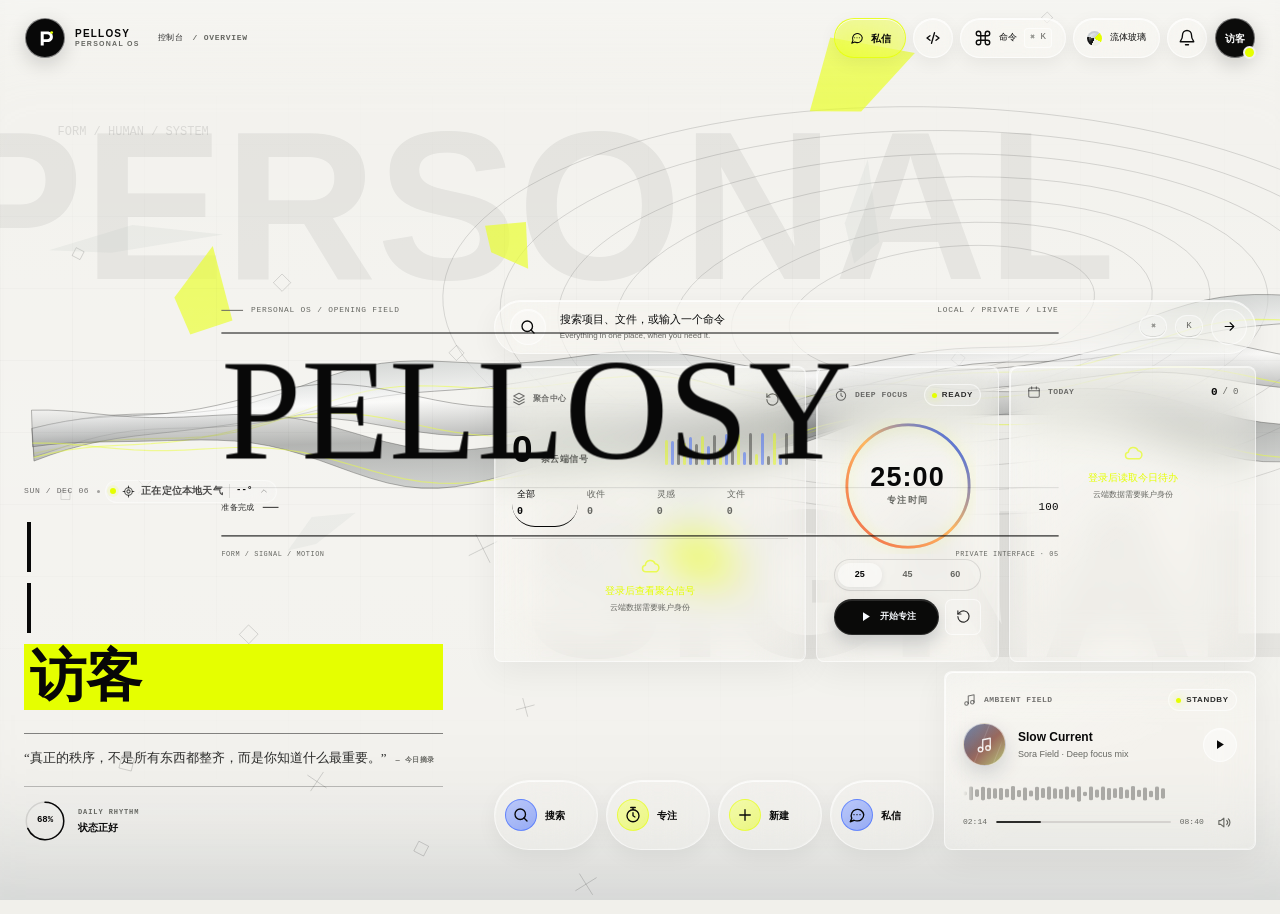
==== commit e3a179da: "Add files via upload" ====
--- a/index.html
+++ b/index.html
@@ -5329,6 +5329,9 @@
     <symbol id="i-message-circle" viewBox="0 0 24 24">
       <path d="M21 11.5a8.4 8.4 0 0 1-9 8.4 9.4 9.4 0 0 1-4-.9L3 21l2-4.8a8.4 8.4 0 1 1 16-4.7Z"/>
       <path d="M8 11.5h.01M12 11.5h.01M16 11.5h.01"/>
+    </symbol>
+    <symbol id="i-code" viewBox="0 0 24 24">
+      <path d="m8 9-4 3 4 3M16 9l4 3-4 3M14 5l-4 14"/>
     </symbol>
     <symbol id="i-palette" viewBox="0 0 24 24">
       <path d="M12 3a9 9 0 0 0 0 18h1.5a1.5 1.5 0 0 0 0-3H12a2 2 0 0 1 0-4h6.5A2.5 2.5 0 0 0 21 11.5 9 9 0 0 0 12 3Z"/>
@@ -5514,6 +5517,10 @@
           <span>私信</span>
         </a>
 
+        <a class="icon-button" href="ide.html" aria-label="打开 Lumon Studio IDE" data-tooltip="IDE" data-magnetic>
+          <svg class="icon"><use href="#i-code"></use></svg>
+        </a>
+
         <button class="icon-button command-trigger" id="commandTrigger" type="button" aria-label="打开命令面板" data-tooltip="命令面板" data-magnetic>
           <svg class="icon"><use href="#i-command"></use></svg>
           <span>命令</span>
@@ -8609,6 +8616,18 @@
           }
         },
         {
+          group: "Navigate",
+          title: "Lumon Studio IDE",
+          detail: "打开多语言开发工作区",
+          icon: "code",
+          key: "D",
+          keywords: "ide code editor workspace monaco 开发 编辑器",
+          action: () => {
+            closeCommand();
+            transitionTo("ide.html", "LUMON STUDIO");
+          }
+        },
+        {
           group: "Interface",
           title: "重播开屏动效",
           detail: "帘幕、文字遮罩与加载计数",
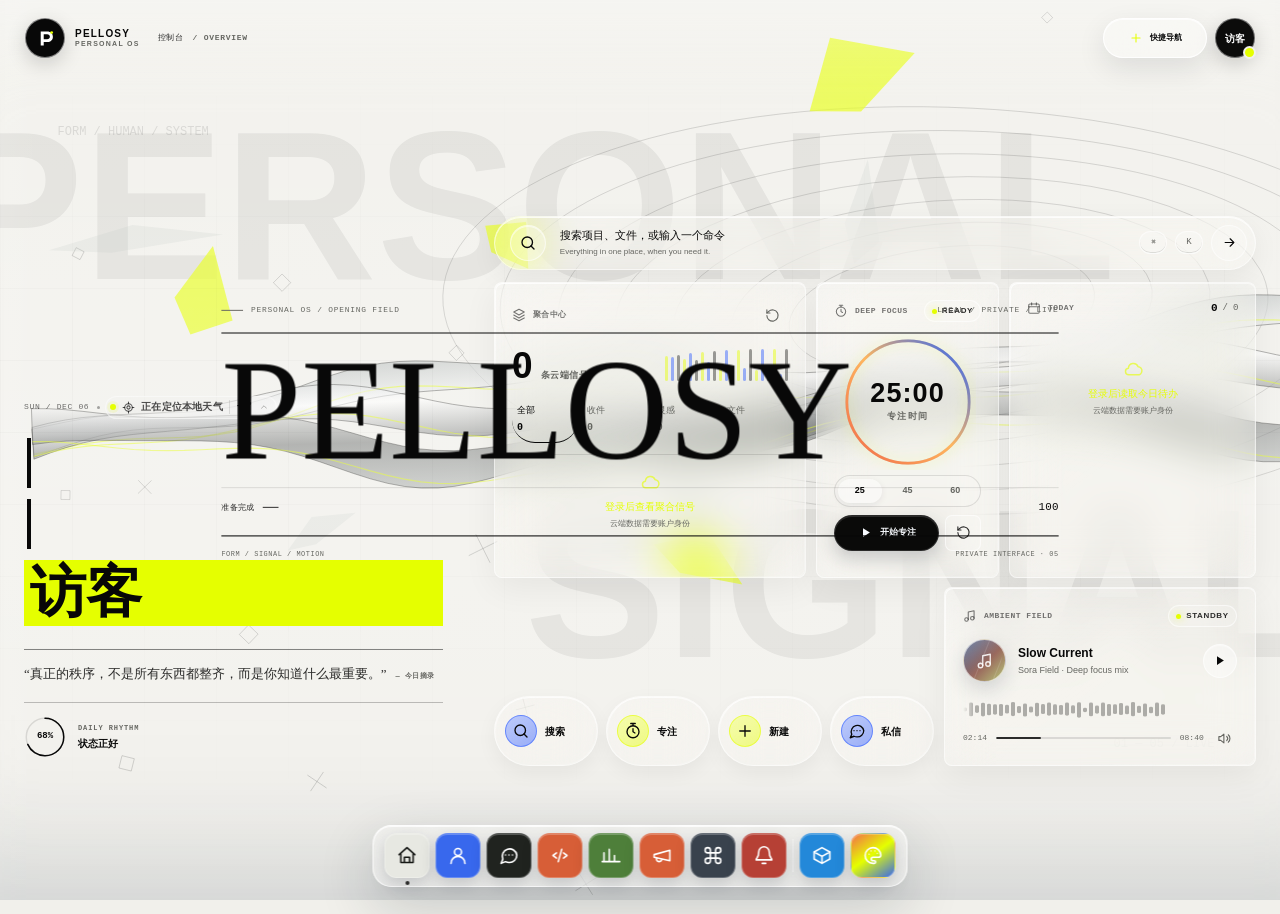
==== commit 262a401e: "Add files via upload" ====
--- a/index.html
+++ b/index.html
@@ -3564,6 +3564,191 @@
       pointer-events: none;
     }
 
+    .dynamic-island {
+      position: fixed;
+      top: 12px;
+      left: 50%;
+      z-index: 310;
+      display: grid;
+      width: 176px;
+      height: 38px;
+      place-items: center;
+      overflow: hidden;
+      color: #f8fafc;
+      background:
+        linear-gradient(135deg, rgba(255, 255, 255, 0.08), transparent 45%),
+        #050505;
+      border: 1px solid rgba(255, 255, 255, 0.13);
+      border-radius: 999px;
+      box-shadow:
+        0 18px 42px rgba(0, 0, 0, 0.34),
+        inset 0 1px 0 rgba(255, 255, 255, 0.08);
+      opacity: 0;
+      pointer-events: none;
+      transform: translate(-50%, -18px) scale(0.82);
+      transform-origin: center top;
+      transition:
+        width 0.46s cubic-bezier(0.16, 1, 0.3, 1),
+        height 0.46s cubic-bezier(0.16, 1, 0.3, 1),
+        border-radius 0.46s cubic-bezier(0.16, 1, 0.3, 1),
+        opacity 0.24s ease,
+        transform 0.52s cubic-bezier(0.34, 1.56, 0.64, 1);
+      will-change: width, height, transform;
+    }
+
+    .dynamic-island.is-visible {
+      opacity: 1;
+      pointer-events: auto;
+      transform: translate(-50%, 0) scale(1);
+    }
+
+    .dynamic-island.is-expanded {
+      width: min(430px, calc(100vw - 24px));
+      height: 72px;
+      border-radius: 26px;
+    }
+
+    .island-compact-view,
+    .island-expanded-view {
+      position: absolute;
+      inset: 0;
+      display: flex;
+      align-items: center;
+      transition: opacity 0.2s ease, transform 0.34s var(--ease-spring);
+    }
+
+    .island-compact-view {
+      justify-content: space-between;
+      padding: 0 15px;
+      opacity: 1;
+      transform: scale(1);
+    }
+
+    .dynamic-island.is-expanded .island-compact-view {
+      opacity: 0;
+      transform: scale(0.82);
+      pointer-events: none;
+    }
+
+    .island-expanded-view {
+      gap: 10px;
+      padding: 0 12px 0 15px;
+      opacity: 0;
+      transform: translateY(7px) scale(0.96);
+      pointer-events: none;
+    }
+
+    .dynamic-island.is-expanded .island-expanded-view {
+      opacity: 1;
+      transform: translateY(0) scale(1);
+      pointer-events: auto;
+    }
+
+    .island-camera-dot {
+      width: 9px;
+      height: 9px;
+      background: #1f2933;
+      border: 1px solid rgba(255, 255, 255, 0.08);
+      border-radius: 50%;
+    }
+
+    .island-compact-copy {
+      display: inline-flex;
+      min-width: 0;
+      flex: 1;
+      align-items: center;
+      gap: 7px;
+      margin-left: 9px;
+    }
+
+    .island-compact-copy strong {
+      overflow: hidden;
+      color: rgba(248, 250, 252, 0.86);
+      font-size: 8px;
+      font-weight: 600;
+      text-overflow: ellipsis;
+      white-space: nowrap;
+    }
+
+    .island-wave {
+      display: flex;
+      height: 15px;
+      align-items: flex-end;
+      gap: 2px;
+    }
+
+    .island-wave i {
+      width: 2px;
+      height: 6px;
+      background: var(--lime);
+      border-radius: 99px;
+      animation: islandWave 0.9s ease-in-out infinite alternate;
+    }
+
+    .island-wave i:nth-child(2) {
+      height: 11px;
+      animation-delay: 0.18s;
+    }
+
+    .island-wave i:nth-child(3) {
+      height: 8px;
+      animation-delay: 0.34s;
+    }
+
+    .island-toast-icon {
+      display: grid;
+      width: 34px;
+      height: 34px;
+      place-items: center;
+      flex: 0 0 auto;
+      color: #101410;
+      background: var(--lime);
+      border-radius: 50%;
+    }
+
+    .island-toast-copy {
+      display: grid;
+      min-width: 0;
+      flex: 1;
+      gap: 2px;
+    }
+
+    .island-toast-copy strong,
+    .island-toast-copy span {
+      overflow: hidden;
+      text-overflow: ellipsis;
+      white-space: nowrap;
+    }
+
+    .island-toast-copy strong {
+      color: #fff;
+      font-size: 10px;
+      font-weight: 650;
+    }
+
+    .island-toast-copy span {
+      color: rgba(248, 250, 252, 0.62);
+      font-size: 8px;
+    }
+
+    .island-close {
+      display: grid;
+      width: 27px;
+      height: 27px;
+      place-items: center;
+      flex: 0 0 auto;
+      color: rgba(248, 250, 252, 0.64);
+      border: 1px solid rgba(255, 255, 255, 0.12);
+      border-radius: 50%;
+      transition: color 0.2s ease, background 0.2s ease, transform 0.24s var(--ease-spring);
+    }
+
+    .island-close:hover {
+      color: #fff;
+      background: rgba(255, 255, 255, 0.09);
+      transform: rotate(8deg);
+    }
+
     .toast {
       display: grid;
       grid-template-columns: 28px minmax(0, 1fr) 24px;
@@ -3969,6 +4154,11 @@
         opacity: 0;
         transform: translateY(8px) scale(0.97);
       }
+    }
+
+    @keyframes islandWave {
+      0% { height: 4px; opacity: 0.48; }
+      100% { height: 14px; opacity: 1; }
     }
 
     @keyframes ripple {
@@ -5244,6 +5434,619 @@
       }
     }
 
+    .header-fab {
+      position: relative;
+      z-index: 24;
+      display: flex;
+      align-items: center;
+      justify-content: flex-end;
+    }
+
+    .fab-master-trigger {
+      position: relative;
+      z-index: 2;
+      display: inline-flex;
+      width: auto;
+      min-width: 104px;
+      height: 40px;
+      align-items: center;
+      justify-content: center;
+      gap: 7px;
+      padding: 0 13px;
+      flex: 0 0 auto;
+      color: var(--text);
+      background: color-mix(in srgb, var(--surface-raised) 84%, transparent);
+      border: 1px solid var(--line-strong);
+      border-radius: 999px;
+      box-shadow:
+        0 10px 28px rgba(18, 30, 43, 0.1),
+        inset 0 1px 0 rgba(255, 255, 255, 0.72);
+      backdrop-filter: blur(22px) saturate(1.45);
+      -webkit-backdrop-filter: blur(22px) saturate(1.45);
+      transition:
+        transform 0.38s cubic-bezier(0.34, 1.56, 0.64, 1),
+        color 0.2s ease,
+        background 0.2s ease;
+    }
+
+    .fab-master-trigger:hover {
+      color: var(--text);
+      background: var(--surface-raised);
+      border-color: rgba(var(--accent-rgb), 0.45);
+      transform: translateY(-1px) scale(1.04);
+    }
+
+    .fab-cross-icon {
+      width: 14px;
+      height: 14px;
+      color: var(--accent);
+      transition: transform 0.4s cubic-bezier(0.34, 1.56, 0.64, 1);
+    }
+
+    .fab-trigger-label {
+      font-size: 8px;
+      font-weight: 650;
+      white-space: nowrap;
+    }
+
+    .header-fab.is-expanded .fab-master-trigger {
+      color: var(--text);
+      background: var(--surface-raised);
+      border-color: var(--accent);
+      box-shadow:
+        0 12px 32px rgba(18, 30, 43, 0.13),
+        inset 0 1px 0 rgba(255, 255, 255, 0.8);
+    }
+
+    .header-fab.is-expanded .fab-cross-icon {
+      transform: rotate(45deg);
+    }
+
+    .fab-menu-items {
+      position: absolute;
+      top: 50%;
+      right: 111px;
+      z-index: 1;
+      display: flex;
+      max-width: calc(100vw - 72px);
+      align-items: stretch;
+      gap: 2px;
+      padding: 5px;
+      overflow-x: auto;
+      color: var(--text);
+      background: var(--surface-raised);
+      border: 1px solid var(--line-strong);
+      border-radius: 999px;
+      box-shadow: var(--shadow);
+      backdrop-filter: blur(28px) saturate(1.5);
+      -webkit-backdrop-filter: blur(28px) saturate(1.5);
+      opacity: 0;
+      pointer-events: none;
+      scrollbar-width: none;
+      transform: translate(8px, -50%) scale(0.72);
+      transform-origin: right center;
+      transition:
+        opacity 0.22s ease,
+        transform 0.44s cubic-bezier(0.16, 1, 0.3, 1);
+    }
+
+    .fab-menu-items::-webkit-scrollbar {
+      display: none;
+    }
+
+    .header-fab.is-expanded .fab-menu-items {
+      opacity: 1;
+      pointer-events: auto;
+      transform: translate(0, -50%) scale(1);
+    }
+
+    .fab-action-item {
+      display: grid;
+      width: 46px;
+      min-width: 46px;
+      min-height: 49px;
+      place-items: center;
+      gap: 2px;
+      padding: 5px 3px;
+      color: var(--text-soft);
+      border: 1px solid transparent;
+      border-radius: 12px;
+      text-align: center;
+      opacity: 0;
+      transform: translateX(12px) scale(0.82);
+      transition:
+        opacity 0.2s ease,
+        transform 0.34s cubic-bezier(0.34, 1.56, 0.64, 1),
+        color 0.18s ease,
+        background 0.18s ease,
+        border-color 0.18s ease;
+    }
+
+    .header-fab.is-expanded .fab-action-item {
+      opacity: 1;
+      transform: translateX(0) scale(1);
+    }
+
+    .header-fab.is-expanded .fab-action-item:nth-child(1) { transition-delay: 0.03s; }
+    .header-fab.is-expanded .fab-action-item:nth-child(2) { transition-delay: 0.055s; }
+    .header-fab.is-expanded .fab-action-item:nth-child(3) { transition-delay: 0.08s; }
+    .header-fab.is-expanded .fab-action-item:nth-child(4) { transition-delay: 0.105s; }
+    .header-fab.is-expanded .fab-action-item:nth-child(5) { transition-delay: 0.13s; }
+    .header-fab.is-expanded .fab-action-item:nth-child(6) { transition-delay: 0.155s; }
+    .header-fab.is-expanded .fab-action-item:nth-child(7) { transition-delay: 0.18s; }
+
+    .fab-action-item:hover,
+    .fab-action-item:focus-visible,
+    .fab-action-item[aria-expanded="true"] {
+      color: var(--text);
+      background: rgba(var(--accent-rgb), 0.13);
+      border-color: var(--line);
+      transform: translateY(-2px);
+    }
+
+    .f-icon {
+      position: relative;
+      display: grid;
+      width: 25px;
+      height: 25px;
+      place-items: center;
+    }
+
+    .f-icon .icon {
+      width: 15px;
+      height: 15px;
+    }
+
+    .f-lbl {
+      display: block;
+      max-width: 48px;
+      overflow: hidden;
+      font-size: 7px;
+      font-weight: 600;
+      text-overflow: ellipsis;
+      white-space: nowrap;
+    }
+
+    .f-icon-notice {
+      overflow: visible;
+    }
+
+    .f-icon-notice .notice-dot {
+      top: -2px;
+      right: -2px;
+    }
+
+    .fab-action-item .theme-swatch {
+      width: 15px;
+      height: 15px;
+    }
+
+    @media (max-width: 760px) {
+      .fab-master-trigger {
+        min-width: 91px;
+        height: 35px;
+        padding: 0 10px;
+        gap: 5px;
+      }
+
+      .fab-trigger-label {
+        font-size: 7px;
+      }
+
+      .fab-menu-items {
+        top: calc(100% + 9px);
+        right: 0;
+        max-width: calc(100vw - 20px);
+        transform: translateY(-7px) scale(0.88);
+        transform-origin: right top;
+      }
+
+      .header-fab.is-expanded .fab-menu-items {
+        transform: translateY(0) scale(1);
+      }
+    }
+
+    .page {
+      padding-bottom: 120px;
+    }
+
+    .mac-dock-shell {
+      position: fixed;
+      left: 50%;
+      bottom: 13px;
+      z-index: 280;
+      max-width: calc(100vw - 20px);
+      transform: translateX(-50%);
+    }
+
+    .mac-dock {
+      display: flex;
+      align-items: flex-end;
+      gap: 6px;
+      padding: 7px 11px 8px;
+      background: color-mix(in srgb, var(--surface-raised) 86%, transparent);
+      border: 1px solid var(--line-strong);
+      border-radius: 19px;
+      box-shadow:
+        0 20px 55px rgba(24, 38, 52, 0.2),
+        inset 0 1px 0 rgba(255, 255, 255, 0.82);
+      backdrop-filter: blur(30px) saturate(1.55);
+      -webkit-backdrop-filter: blur(30px) saturate(1.55);
+    }
+
+    .dock-app-item {
+      position: relative;
+      display: grid;
+      width: 45px;
+      height: 45px;
+      place-items: center;
+      flex: 0 0 auto;
+      color: #fff;
+      background: var(--dock-color, #252a2f);
+      border: 1px solid rgba(255, 255, 255, 0.24);
+      border-radius: 12px;
+      box-shadow:
+        0 6px 16px rgba(20, 30, 42, 0.18),
+        inset 0 1px 0 rgba(255, 255, 255, 0.24);
+      transform: translateY(var(--dock-lift, 0)) scale(var(--dock-scale, 1));
+      transform-origin: center bottom;
+      transition:
+        transform 0.18s cubic-bezier(0.16, 1, 0.3, 1),
+        box-shadow 0.18s ease;
+      will-change: transform;
+    }
+
+    .dock-app-item:hover {
+      z-index: 3;
+      box-shadow:
+        0 12px 26px rgba(20, 30, 42, 0.25),
+        inset 0 1px 0 rgba(255, 255, 255, 0.32);
+    }
+
+    .dock-app-item[data-app="home"] {
+      --dock-color: #e7e8e2;
+      color: #161815;
+    }
+
+    .dock-app-item[data-app="personal"] {
+      --dock-color: #3868ed;
+    }
+
+    .dock-app-item[data-app="messages"] {
+      --dock-color: #20231f;
+    }
+
+    .dock-app-item[data-app="ide"] {
+      --dock-color: #d75e37;
+    }
+
+    .dock-app-item[data-app="dashboard"] {
+      --dock-color: #4e7f3a;
+    }
+
+    .dock-app-item[data-app="announcement"] {
+      --dock-color: #d75e37;
+    }
+
+    .dock-app-item[data-app="command"] {
+      --dock-color: #39424d;
+    }
+
+    .dock-app-item[data-app="notice"] {
+      --dock-color: #b64035;
+    }
+
+    .dock-app-item[data-app="docker"] {
+      --dock-color: #2388d9;
+    }
+
+    .dock-app-item[data-app="theme"] {
+      --dock-color: linear-gradient(145deg, #f26f4a, #e5ff00 48%, #3868ed);
+    }
+
+    .dock-app-item .icon {
+      width: 21px;
+      height: 21px;
+      pointer-events: none;
+    }
+
+    .dock-app-item.is-bouncing {
+      animation: dockBounce 0.72s cubic-bezier(0.28, 0.84, 0.42, 1);
+    }
+
+    .dock-app-dot {
+      position: absolute;
+      left: 50%;
+      bottom: -8px;
+      width: 4px;
+      height: 4px;
+      background: var(--text-soft);
+      border-radius: 50%;
+      opacity: 0;
+      transform: translateX(-50%);
+      transition: opacity 0.2s ease;
+    }
+
+    .dock-app-item.is-running .dock-app-dot {
+      opacity: 1;
+    }
+
+    .dock-tooltip {
+      position: absolute;
+      left: 50%;
+      bottom: calc(100% + 10px);
+      padding: 5px 8px;
+      color: var(--text);
+      background: var(--surface-raised);
+      border: 1px solid var(--line);
+      border-radius: 6px;
+      box-shadow: var(--shadow);
+      font-size: 7px;
+      white-space: nowrap;
+      opacity: 0;
+      pointer-events: none;
+      transform: translate(-50%, 5px) scale(0.94);
+      transition: opacity 0.18s ease, transform 0.24s var(--ease-spring);
+    }
+
+    .dock-app-item:hover .dock-tooltip,
+    .dock-app-item:focus-visible .dock-tooltip {
+      opacity: 1;
+      transform: translate(-50%, 0) scale(1);
+    }
+
+    .dock-divider {
+      width: 1px;
+      height: 33px;
+      align-self: center;
+      background: var(--line);
+    }
+
+    @keyframes dockBounce {
+      0%, 100% { transform: translateY(0) scale(var(--dock-scale, 1)); }
+      30% { transform: translateY(-20px) scale(var(--dock-scale, 1)); }
+      52% { transform: translateY(0) scale(var(--dock-scale, 1)); }
+      72% { transform: translateY(-8px) scale(var(--dock-scale, 1)); }
+    }
+
+    .docker-dialog {
+      width: min(680px, calc(100vw - 24px));
+      max-height: min(760px, calc(100vh - 28px));
+      margin: auto;
+      padding: 0;
+      color: var(--text);
+      background: var(--surface-raised);
+      border: 1px solid var(--line-strong);
+      border-radius: 10px;
+      box-shadow: 0 30px 100px rgba(10, 20, 30, 0.34);
+      backdrop-filter: blur(32px) saturate(1.5);
+      -webkit-backdrop-filter: blur(32px) saturate(1.5);
+      overflow: hidden;
+    }
+
+    .docker-dialog::backdrop {
+      background: rgba(10, 16, 24, 0.38);
+      backdrop-filter: blur(5px);
+    }
+
+    .docker-dialog[open] {
+      animation: dialogSpring 0.36s var(--ease-spring) both;
+    }
+
+    .docker-inner {
+      max-height: min(760px, calc(100vh - 28px));
+      padding: 20px;
+      overflow-y: auto;
+    }
+
+    .docker-head {
+      display: flex;
+      align-items: flex-start;
+      justify-content: space-between;
+      gap: 14px;
+      padding-bottom: 13px;
+      border-bottom: 1px solid var(--line);
+    }
+
+    .docker-head span {
+      color: var(--muted);
+      font-family: var(--mono);
+      font-size: 7px;
+      letter-spacing: 0.08em;
+    }
+
+    .docker-head h2 {
+      margin-top: 5px;
+      font-size: 26px;
+      font-weight: 650;
+    }
+
+    .docker-head-actions {
+      display: flex;
+      gap: 5px;
+    }
+
+    .docker-head-actions button {
+      display: grid;
+      width: 31px;
+      height: 31px;
+      place-items: center;
+      color: var(--muted);
+      border: 1px solid var(--line);
+      border-radius: 50%;
+      transition: color 0.18s ease, background 0.18s ease, transform 0.22s var(--ease-spring);
+    }
+
+    .docker-head-actions button:hover {
+      color: var(--text);
+      background: rgba(var(--accent-rgb), 0.12);
+      transform: rotate(8deg);
+    }
+
+    .docker-status {
+      display: flex;
+      align-items: center;
+      gap: 7px;
+      margin-top: 12px;
+      color: var(--muted);
+      font-family: var(--mono);
+      font-size: 8px;
+    }
+
+    .docker-status::before {
+      content: "";
+      width: 6px;
+      height: 6px;
+      background: var(--muted);
+      border-radius: 50%;
+    }
+
+    .docker-status.is-online::before {
+      background: var(--success);
+      box-shadow: 0 0 0 3px rgba(60, 125, 81, 0.12);
+    }
+
+    .docker-status.is-error::before {
+      background: var(--danger);
+    }
+
+    .docker-list {
+      display: grid;
+      gap: 7px;
+      margin-top: 13px;
+    }
+
+    .docker-container {
+      display: grid;
+      grid-template-columns: minmax(0, 1fr) auto;
+      align-items: center;
+      gap: 10px;
+      padding: 11px;
+      background: color-mix(in srgb, var(--paper) 55%, transparent);
+      border: 1px solid var(--line);
+      border-radius: 7px;
+    }
+
+    .docker-container-copy {
+      display: grid;
+      min-width: 0;
+      gap: 2px;
+    }
+
+    .docker-container-copy strong,
+    .docker-container-copy span {
+      overflow: hidden;
+      text-overflow: ellipsis;
+      white-space: nowrap;
+    }
+
+    .docker-container-copy strong {
+      font-size: 10px;
+    }
+
+    .docker-container-copy span {
+      color: var(--muted);
+      font-family: var(--mono);
+      font-size: 7px;
+    }
+
+    .docker-actions {
+      display: flex;
+      gap: 4px;
+    }
+
+    .docker-action {
+      min-height: 27px;
+      padding: 0 8px;
+      color: var(--text-soft);
+      border: 1px solid var(--line);
+      border-radius: 999px;
+      font-size: 7px;
+    }
+
+    .docker-action:hover {
+      color: var(--text);
+      border-color: var(--line-strong);
+    }
+
+    .docker-empty {
+      padding: 24px;
+      color: var(--muted);
+      text-align: center;
+      font-size: 8px;
+      line-height: 1.6;
+    }
+
+    .docker-log-dialog {
+      width: min(760px, calc(100vw - 24px));
+    }
+
+    .docker-log-output {
+      min-height: 280px;
+      max-height: 52vh;
+      margin-top: 13px;
+      padding: 13px;
+      overflow: auto;
+      color: #d8e2ea;
+      background: #081018;
+      border: 1px solid rgba(255, 255, 255, 0.1);
+      border-radius: 7px;
+      font-family: var(--mono);
+      font-size: 10px;
+      line-height: 1.65;
+      white-space: pre-wrap;
+      word-break: break-word;
+    }
+
+    @keyframes dialogSpring {
+      from { opacity: 0; transform: translateY(14px) scale(0.96); }
+      to { opacity: 1; transform: translateY(0) scale(1); }
+    }
+
+    @media (max-width: 760px) {
+      .page {
+        padding-bottom: 100px;
+      }
+
+      .mac-dock-shell {
+        bottom: 9px;
+      }
+
+      .mac-dock {
+        width: calc(100vw - 20px);
+        max-width: 100%;
+        justify-content: flex-start;
+        gap: 4px;
+        padding: 6px 8px 7px;
+        border-radius: 17px;
+        overflow-x: auto;
+        scrollbar-width: none;
+      }
+
+      .mac-dock::-webkit-scrollbar {
+        display: none;
+      }
+
+      .dock-app-item {
+        width: 33px;
+        height: 33px;
+        border-radius: 10px;
+      }
+
+      .dock-app-item .icon {
+        width: 17px;
+        height: 17px;
+      }
+
+      .docker-inner {
+        padding: 17px;
+      }
+
+      .docker-container {
+        grid-template-columns: minmax(0, 1fr);
+      }
+    }
+
     @media (prefers-reduced-motion: reduce) {
       *,
       *::before,
@@ -5332,6 +6135,21 @@
     </symbol>
     <symbol id="i-code" viewBox="0 0 24 24">
       <path d="m8 9-4 3 4 3M16 9l4 3-4 3M14 5l-4 14"/>
+    </symbol>
+    <symbol id="i-chart" viewBox="0 0 24 24">
+      <path d="M4 19V9M10 19V5M16 19v-7M22 19H2"/>
+    </symbol>
+    <symbol id="i-home" viewBox="0 0 24 24">
+      <path d="m3 11 9-8 9 8"/><path d="M5 10v10h14V10M9 20v-6h6v6"/>
+    </symbol>
+    <symbol id="i-user" viewBox="0 0 24 24">
+      <circle cx="12" cy="8" r="4"/><path d="M4 21a8 8 0 0 1 16 0"/>
+    </symbol>
+    <symbol id="i-container" viewBox="0 0 24 24">
+      <path d="m21 8-9-5-9 5 9 5 9-5Z"/><path d="M3 8v8l9 5 9-5V8M12 13v8"/>
+    </symbol>
+    <symbol id="i-megaphone" viewBox="0 0 24 24">
+      <path d="m3 11 18-5v12L3 14v-3Z"/><path d="M11.6 16.8a3 3 0 1 1-5.8-1.6"/>
     </symbol>
     <symbol id="i-palette" viewBox="0 0 24 24">
       <path d="M12 3a9 9 0 0 0 0 18h1.5a1.5 1.5 0 0 0 0-3H12a2 2 0 0 1 0-4h6.5A2.5 2.5 0 0 0 21 11.5 9 9 0 0 0 12 3Z"/>
@@ -5406,6 +6224,10 @@
     <symbol id="i-x" viewBox="0 0 24 24">
       <path d="m6 6 12 12M18 6 6 18"/>
     </symbol>
+    <symbol id="i-refresh" viewBox="0 0 24 24">
+      <path d="M20 7v5h-5M4 17v-5h5"/>
+      <path d="M6.1 8a7 7 0 0 1 11.6-1L20 12M4 12l2.3 5a7 7 0 0 0 11.6-1"/>
+    </symbol>
     <symbol id="i-sparkles" viewBox="0 0 24 24">
       <path d="m12 3 1.1 3.2L16 7.5l-2.9 1.3L12 12l-1.1-3.2L8 7.5l2.9-1.3L12 3Z"/>
       <path d="m19 13 .7 2.1L22 16l-2.3.9L19 19l-.7-2.1L16 16l2.3-.9L19 13Z"/>
@@ -5512,30 +6334,45 @@
       </div>
 
       <div class="header-actions">
-        <a class="icon-button message-trigger" id="messageTrigger" href="messagessend.html" aria-label="打开私信" data-tooltip="私信" data-magnetic>
-          <svg class="icon"><use href="#i-message-circle"></use></svg>
-          <span>私信</span>
-        </a>
-
-        <a class="icon-button" href="ide.html" aria-label="打开 Lumon Studio IDE" data-tooltip="IDE" data-magnetic>
-          <svg class="icon"><use href="#i-code"></use></svg>
-        </a>
-
-        <button class="icon-button command-trigger" id="commandTrigger" type="button" aria-label="打开命令面板" data-tooltip="命令面板" data-magnetic>
-          <svg class="icon"><use href="#i-command"></use></svg>
-          <span>命令</span>
-          <kbd>⌘ K</kbd>
-        </button>
-
-        <button class="icon-button theme-trigger" id="themeTrigger" type="button" aria-label="选择主题" aria-expanded="false" aria-controls="themePopover" data-tooltip="主题" data-magnetic>
-          <span class="theme-swatch" aria-hidden="true"></span>
-          <span id="themeName">流体玻璃</span>
-        </button>
-
-        <button class="icon-button notice-button" id="noticeTrigger" type="button" aria-label="通知" aria-expanded="false" aria-controls="noticePopover" data-tooltip="通知">
-          <svg class="icon"><use href="#i-bell"></use></svg>
-          <span class="notice-dot" id="noticeDot" hidden></span>
-        </button>
+        <div class="header-fab" id="headerFab">
+          <div class="fab-menu-items" id="headerFabMenu" role="menu" aria-label="快捷操作">
+            <a class="fab-action-item" id="messageTrigger" href="messagessend.html" role="menuitem" aria-label="打开私信">
+              <span class="f-icon"><svg class="icon"><use href="#i-message-circle"></use></svg></span>
+              <span class="f-lbl">私信</span>
+            </a>
+            <a class="fab-action-item" href="ide.html" role="menuitem" aria-label="打开 Lumon Studio IDE" data-fab-link>
+              <span class="f-icon"><svg class="icon"><use href="#i-code"></use></svg></span>
+              <span class="f-lbl">IDE</span>
+            </a>
+            <a class="fab-action-item" href="dashviewer.html" role="menuitem" aria-label="打开访问监控" data-fab-link>
+              <span class="f-icon"><svg class="icon"><use href="#i-chart"></use></svg></span>
+              <span class="f-lbl">监控</span>
+            </a>
+            <a class="fab-action-item" href="announcement.html" role="menuitem" aria-label="打开公告中心" data-route data-fab-link>
+              <span class="f-icon"><svg class="icon"><use href="#i-megaphone"></use></svg></span>
+              <span class="f-lbl">公告</span>
+            </a>
+            <button class="fab-action-item" id="commandTrigger" type="button" role="menuitem" aria-label="打开命令面板">
+              <span class="f-icon"><svg class="icon"><use href="#i-command"></use></svg></span>
+              <span class="f-lbl">命令</span>
+            </button>
+            <button class="fab-action-item" id="themeTrigger" type="button" role="menuitem" aria-label="选择主题" aria-expanded="false" aria-controls="themePopover">
+              <span class="f-icon"><span class="theme-swatch" aria-hidden="true"></span></span>
+              <span class="f-lbl" id="themeName">流体玻璃</span>
+            </button>
+            <button class="fab-action-item" id="noticeTrigger" type="button" role="menuitem" aria-label="通知" aria-expanded="false" aria-controls="noticePopover">
+              <span class="f-icon f-icon-notice">
+                <svg class="icon"><use href="#i-bell"></use></svg>
+                <span class="notice-dot" id="noticeDot" hidden></span>
+              </span>
+              <span class="f-lbl">通知</span>
+            </button>
+          </div>
+          <button class="fab-master-trigger" id="headerFabTrigger" type="button" aria-label="展开快捷操作" aria-expanded="false" aria-controls="headerFabMenu" data-magnetic>
+            <svg class="icon fab-cross-icon"><use href="#i-plus"></use></svg>
+            <span class="fab-trigger-label" id="headerFabTriggerLabel">快捷导航</span>
+          </button>
+        </div>
 
         <button class="avatar" id="avatarButton" type="button" aria-label="打开个人页面" data-magnetic data-user-avatar>访</button>
       </div>
@@ -5947,6 +6784,100 @@
     </div>
   </section>
 
+  <nav class="mac-dock-shell" aria-label="Lumon 快捷 Dock">
+    <div class="mac-dock" id="macDock">
+      <a class="dock-app-item is-running" href="#top" data-app="home" aria-label="返回首页">
+        <svg class="icon"><use href="#i-home"></use></svg>
+        <span class="dock-tooltip">控制台</span>
+        <span class="dock-app-dot"></span>
+      </a>
+      <a class="dock-app-item" href="personalindex5.html" data-app="personal" data-route data-dock-link aria-label="打开个人页">
+        <svg class="icon"><use href="#i-user"></use></svg>
+        <span class="dock-tooltip">个人页</span>
+        <span class="dock-app-dot"></span>
+      </a>
+      <a class="dock-app-item" href="messagessend.html" data-app="messages" data-route data-dock-link aria-label="打开私信">
+        <svg class="icon"><use href="#i-message-circle"></use></svg>
+        <span class="dock-tooltip">私信</span>
+        <span class="dock-app-dot"></span>
+      </a>
+      <a class="dock-app-item" href="ide.html" data-app="ide" data-route data-dock-link aria-label="打开 IDE">
+        <svg class="icon"><use href="#i-code"></use></svg>
+        <span class="dock-tooltip">Lumon IDE</span>
+        <span class="dock-app-dot"></span>
+      </a>
+      <a class="dock-app-item" href="dashviewer.html" data-app="dashboard" data-route data-dock-link aria-label="打开访问监控">
+        <svg class="icon"><use href="#i-chart"></use></svg>
+        <span class="dock-tooltip">访问监控</span>
+        <span class="dock-app-dot"></span>
+      </a>
+      <a class="dock-app-item" href="announcement.html" data-app="announcement" data-route data-dock-link aria-label="打开公告中心">
+        <svg class="icon"><use href="#i-megaphone"></use></svg>
+        <span class="dock-tooltip">公告中心</span>
+        <span class="dock-app-dot"></span>
+      </a>
+      <button class="dock-app-item" id="dockCommand" data-app="command" type="button" aria-label="打开命令面板">
+        <svg class="icon"><use href="#i-command"></use></svg>
+        <span class="dock-tooltip">命令面板</span>
+        <span class="dock-app-dot"></span>
+      </button>
+      <button class="dock-app-item" id="dockNotice" data-app="notice" type="button" aria-label="打开通知">
+        <svg class="icon"><use href="#i-bell"></use></svg>
+        <span class="dock-tooltip">通知</span>
+        <span class="dock-app-dot" id="dockNoticeDot"></span>
+      </button>
+      <span class="dock-divider" aria-hidden="true"></span>
+      <button class="dock-app-item" id="dockDocker" data-app="docker" type="button" aria-label="打开 Docker 容器">
+        <svg class="icon"><use href="#i-container"></use></svg>
+        <span class="dock-tooltip">Docker</span>
+        <span class="dock-app-dot" id="dockDockerDot"></span>
+      </button>
+      <button class="dock-app-item" id="dockTheme" data-app="theme" type="button" aria-label="切换主题">
+        <svg class="icon"><use href="#i-palette"></use></svg>
+        <span class="dock-tooltip">切换主题</span>
+      </button>
+    </div>
+  </nav>
+
+  <dialog class="docker-dialog" id="dockerDialog">
+    <div class="docker-inner">
+      <div class="docker-head">
+        <div>
+          <span>DOCKER / LOCAL CONTAINERS</span>
+          <h2>容器管理</h2>
+        </div>
+        <div class="docker-head-actions">
+          <button class="mini-button" id="dockerRefresh" type="button" aria-label="刷新 Docker">
+            <svg class="icon icon-sm"><use href="#i-refresh"></use></svg>
+          </button>
+          <button class="mini-button" id="dockerClose" type="button" aria-label="关闭">
+            <svg class="icon icon-sm"><use href="#i-x"></use></svg>
+          </button>
+        </div>
+      </div>
+      <div class="docker-status" id="dockerStatus">等待检测本机 Docker</div>
+      <div class="docker-list" id="dockerList"></div>
+    </div>
+  </dialog>
+
+  <dialog class="docker-dialog docker-log-dialog" id="dockerLogDialog">
+    <div class="docker-inner">
+      <div class="docker-head">
+        <div>
+          <span>DOCKER / CONTAINER LOGS</span>
+          <h2 id="dockerLogTitle">容器日志</h2>
+        </div>
+        <div class="docker-head-actions">
+          <button class="mini-button" id="dockerLogClose" type="button" aria-label="关闭">
+            <svg class="icon icon-sm"><use href="#i-x"></use></svg>
+          </button>
+        </div>
+      </div>
+      <div class="docker-status" id="dockerLogStatus">正在读取日志</div>
+      <pre class="docker-log-output" id="dockerLogOutput"></pre>
+    </div>
+  </dialog>
+
   <div class="route-curtain" id="routeCurtain" aria-hidden="true">
     <span></span>
     <span></span>
@@ -5956,8 +6887,29 @@
     <div class="route-curtain-label">PERSONAL FIELD</div>
   </div>
 
+  <div class="dynamic-island" id="dynamicIsland" role="status" aria-live="polite" aria-atomic="true">
+    <div class="island-compact-view" aria-hidden="true">
+      <span class="island-camera-dot"></span>
+      <span class="island-compact-copy"><strong id="islandCompactTitle">PELLOSY</strong></span>
+      <span class="island-wave"><i></i><i></i><i></i></span>
+    </div>
+    <div class="island-expanded-view">
+      <span class="island-toast-icon">
+        <svg class="icon icon-sm"><use id="islandToastIconUse" href="#i-check"></use></svg>
+      </span>
+      <span class="island-toast-copy">
+        <strong id="islandToastTitle">提示</strong>
+        <span id="islandToastMessage"></span>
+      </span>
+      <button class="island-close" id="islandClose" type="button" aria-label="关闭提示">
+        <svg class="icon icon-sm"><use href="#i-x"></use></svg>
+      </button>
+    </div>
+  </div>
+
   <div class="toast-stack" id="toastStack" aria-live="polite" aria-atomic="false"></div>
 
+  <script src="visit-track.js"></script>
   <script src="cloud-api.js"></script>
   <script>
     (() => {
@@ -6533,6 +7485,7 @@
         const count = $("#noticeCount");
         const clear = $("#noticeClear");
         const dot = $("#noticeDot");
+        const dockNoticeButton = $("#dockNotice");
         const cacheKey = "pellosy.notifications.cache.v1";
         let items = [];
         let loading = false;
@@ -6589,6 +7542,7 @@
           const unread = items.filter((item) => !item.read).length;
           count.textContent = `${unread} new`;
           dot.hidden = unread === 0;
+          dockNoticeButton?.classList.toggle("is-running", unread > 0);
           clear.disabled = unread === 0;
           list.replaceChildren();
           if (!items.length) {
@@ -6696,6 +7650,206 @@
         });
       }
 
+      function initializeMacDock() {
+        const dock = $("#macDock");
+        if (!dock) return;
+        const items = $$(".dock-app-item", dock);
+        const maxDistance = 145;
+        const maxScale = 1.58;
+
+        const resetDock = () => {
+          items.forEach((item) => {
+            item.style.setProperty("--dock-scale", "1");
+            item.style.setProperty("--dock-lift", "0px");
+            item.style.zIndex = "";
+          });
+        };
+
+        dock.addEventListener("pointermove", (event) => {
+          if (isTouch || reduceMotion) return;
+          const dockRect = dock.getBoundingClientRect();
+          const pointerX = event.clientX - dockRect.left + dock.scrollLeft;
+          items.forEach((item) => {
+            const center = item.offsetLeft + item.offsetWidth / 2;
+            const distance = Math.abs(pointerX - center);
+            const influence = distance < maxDistance
+              ? Math.cos((distance / maxDistance) * Math.PI / 2)
+              : 0;
+            const scale = 1 + (maxScale - 1) * Math.max(0, influence);
+            item.style.setProperty("--dock-scale", scale.toFixed(3));
+            item.style.setProperty("--dock-lift", `${(-(scale - 1) * 15).toFixed(1)}px`);
+            item.style.zIndex = String(Math.round(scale * 10));
+          });
+        }, { passive: true });
+
+        dock.addEventListener("pointerleave", resetDock);
+        items.forEach((item) => {
+          item.addEventListener("click", () => {
+            item.classList.remove("is-bouncing");
+            void item.offsetWidth;
+            item.classList.add("is-bouncing");
+            window.setTimeout(() => item.classList.remove("is-bouncing"), 760);
+          });
+        });
+        $("#dockTheme")?.addEventListener("click", () => cycleTheme());
+        $("#dockCommand")?.addEventListener("click", () => openCommand());
+        $("#dockNotice")?.addEventListener("click", () => noticeTrigger?.click());
+      }
+
+      function initializeDockerPanel() {
+        const button = $("#dockDocker");
+        const dialog = $("#dockerDialog");
+        const list = $("#dockerList");
+        const status = $("#dockerStatus");
+        const dot = $("#dockDockerDot");
+        const logDialog = $("#dockerLogDialog");
+        const logTitle = $("#dockerLogTitle");
+        const logStatus = $("#dockerLogStatus");
+        const logOutput = $("#dockerLogOutput");
+        if (!button || !dialog || !list || !status) return;
+
+        const setStatus = (message, tone = "") => {
+          status.textContent = message;
+          status.classList.toggle("is-online", tone === "online");
+          status.classList.toggle("is-error", tone === "error");
+        };
+
+        const showLogs = async (container) => {
+          if (!logDialog || !logOutput || !logStatus) return;
+          logTitle.textContent = `日志 · ${container.name || container.id.slice(0, 12)}`;
+          logStatus.textContent = "正在读取容器日志";
+          logStatus.className = "docker-status";
+          logOutput.textContent = "正在加载…";
+          logDialog.showModal();
+          try {
+            const response = await fetch(
+              `/api/docker/logs?id=${encodeURIComponent(container.id)}&tail=160`,
+              { cache: "no-store" }
+            );
+            const result = await response.json().catch(() => ({}));
+            if (!response.ok || result.success === false) {
+              throw new Error(result.message || `日志接口返回 ${response.status}`);
+            }
+            logOutput.textContent = result.logs || "容器当前没有日志输出。";
+            logStatus.textContent = "日志已加载 · 最近 160 行";
+            logStatus.className = "docker-status is-online";
+            logOutput.scrollTop = logOutput.scrollHeight;
+          } catch (error) {
+            logOutput.textContent = error.message || "Docker 日志读取失败";
+            logStatus.textContent = "日志读取失败";
+            logStatus.className = "docker-status is-error";
+          }
+        };
+
+        const renderContainers = (payload) => {
+          list.replaceChildren();
+          if (!payload.available) {
+            setStatus(payload.message || "本机 Docker 不可用", "error");
+            dot?.classList.remove("is-running");
+            const empty = document.createElement("div");
+            empty.className = "docker-empty";
+            empty.textContent = "请在本地运行 node server-local.mjs，并确认 Docker Desktop 已启动。Cloudflare 线上环境无法访问本机 Docker。";
+            list.appendChild(empty);
+            return;
+          }
+          setStatus(
+            `${payload.message || "Docker 已连接"}${payload.version ? ` · Server ${payload.version}` : ""} · ${payload.running}/${payload.total} 运行中`,
+            "online"
+          );
+          dot?.classList.add("is-running");
+          if (!payload.containers?.length) {
+            const empty = document.createElement("div");
+            empty.className = "docker-empty";
+            empty.textContent = "当前没有容器。创建容器后，这里会显示名称、镜像、状态和端口。";
+            list.appendChild(empty);
+            return;
+          }
+          payload.containers.forEach((container) => {
+            const item = document.createElement("article");
+            item.className = "docker-container";
+            item.innerHTML = `
+              <span class="docker-container-copy">
+                <strong></strong>
+                <span></span>
+                <span></span>
+              </span>
+              <span class="docker-actions"></span>
+            `;
+            $("strong", item).textContent = container.name || container.id.slice(0, 12);
+            const lines = item.querySelectorAll(".docker-container-copy span");
+            lines[0].textContent = `${container.image || "未知镜像"} · ${container.status || container.state}`;
+            lines[1].textContent = [container.ports, container.runningFor].filter(Boolean).join(" · ") || "无端口映射";
+            const actions = $(".docker-actions", item);
+            const primary = container.running ? "stop" : "start";
+            const logsButton = document.createElement("button");
+            logsButton.type = "button";
+            logsButton.className = "docker-action";
+            logsButton.textContent = "日志";
+            logsButton.addEventListener("click", () => showLogs(container));
+            actions.appendChild(logsButton);
+            [primary, "restart"].forEach((action) => {
+              const actionButton = document.createElement("button");
+              actionButton.type = "button";
+              actionButton.className = "docker-action";
+              actionButton.textContent = action === "start" ? "启动" : action === "stop" ? "停止" : "重启";
+              actionButton.addEventListener("click", async () => {
+                actionButton.disabled = true;
+                setStatus(`正在${actionButton.textContent} ${container.name || container.id.slice(0, 12)}…`);
+                try {
+                  const response = await fetch("/api/docker/action", {
+                    method: "POST",
+                    headers: { "Content-Type": "application/json" },
+                    body: JSON.stringify({ id: container.id, action })
+                  });
+                  const result = await response.json().catch(() => ({}));
+                  if (!response.ok || result.success === false) {
+                    throw new Error(result.message || `Docker 操作失败 (${response.status})`);
+                  }
+                  showToast("Docker 操作完成", `${container.name || container.id.slice(0, 12)} · ${actionButton.textContent}`, "container");
+                  await refresh();
+                } catch (error) {
+                  setStatus(error.message || "Docker 操作失败", "error");
+                  actionButton.disabled = false;
+                }
+              });
+              actions.appendChild(actionButton);
+            });
+            list.appendChild(item);
+          });
+        };
+
+        const refresh = async () => {
+          setStatus("正在检测本机 Docker…");
+          list.replaceChildren();
+          try {
+            const response = await fetch("/api/docker/status", { cache: "no-store" });
+            const payload = await response.json().catch(() => ({}));
+            if (!response.ok) {
+              throw new Error(payload.message || `Docker 接口返回 ${response.status}`);
+            }
+            renderContainers(payload);
+          } catch (error) {
+            setStatus(error.message || "Docker 接口不可用", "error");
+            dot?.classList.remove("is-running");
+          }
+        };
+
+        button.addEventListener("click", () => {
+          if (typeof dialog.showModal === "function") dialog.showModal();
+          else dialog.setAttribute("open", "");
+          refresh();
+        });
+        $("#dockerRefresh")?.addEventListener("click", refresh);
+        $("#dockerClose")?.addEventListener("click", () => dialog.close());
+        $("#dockerLogClose")?.addEventListener("click", () => logDialog?.close());
+        dialog.addEventListener("click", (event) => {
+          if (event.target === dialog) dialog.close();
+        });
+        logDialog?.addEventListener("click", (event) => {
+          if (event.target === logDialog) logDialog.close();
+        });
+      }
+
       function initializeMotionExtras() {
         const aggregationTotal = $("#aggregationTotal");
         const momentumValue = $("#momentumValue");
@@ -7848,9 +9002,47 @@
       const themeTrigger = $("#themeTrigger");
       const noticePopover = $("#noticePopover");
       const noticeTrigger = $("#noticeTrigger");
+      const headerFab = $("#headerFab");
+      const headerFabTrigger = $("#headerFabTrigger");
       const weatherPopover = $("#weatherPopover");
       const weatherTrigger = $("#weatherTrigger");
       let activeTheme = root.dataset.theme || "glass";
+
+      function setHeaderFab(open, restoreFocus = false) {
+        if (!headerFab || !headerFabTrigger) return;
+        headerFab.classList.toggle("is-expanded", open);
+        headerFabTrigger.setAttribute("aria-expanded", String(open));
+        headerFabTrigger.setAttribute("aria-label", open ? "收起快捷操作" : "展开快捷操作");
+        $("#headerFabTriggerLabel").textContent = open ? "收起导航" : "快捷导航";
+        if (open) {
+          window.setTimeout(() => {
+            $(".fab-action-item", headerFab)?.focus({ preventScroll: true });
+          }, 120);
+        } else if (restoreFocus) {
+          headerFabTrigger.focus({ preventScroll: true });
+        }
+      }
+
+      headerFabTrigger?.addEventListener("click", (event) => {
+        event.stopPropagation();
+        setHeaderFab(!headerFab.classList.contains("is-expanded"));
+      });
+
+      headerFab?.addEventListener("click", (event) => {
+        if (event.target.closest("[data-fab-link], #commandTrigger")) {
+          setHeaderFab(false);
+        }
+      });
+
+      document.addEventListener("click", (event) => {
+        if (!event.target.closest("#headerFab")) setHeaderFab(false);
+      });
+
+      document.addEventListener("keydown", (event) => {
+        if (event.key === "Escape" && headerFab?.classList.contains("is-expanded")) {
+          setHeaderFab(false, true);
+        }
+      });
 
       function syncThemeUI(theme) {
         const name = themeNames[theme] || themeNames.glass;
@@ -8444,38 +9636,67 @@
 
       /* Toast notifications */
       const toastStack = $("#toastStack");
-      const toastIcons = ["check", "sparkles", "palette", "plus", "timer", "search"];
+      const toastIcons = ["check", "sparkles", "palette", "plus", "timer", "search", "container"];
+      const dynamicIsland = $("#dynamicIsland");
+      let islandCollapseTimer = 0;
+      let islandHideTimer = 0;
 
       function showToast(title, message, iconName = "check") {
         const safeIcon = toastIcons.includes(iconName) ? iconName : "check";
-        const toast = document.createElement("div");
-        toast.className = "toast";
-        toast.innerHTML = `
-          <span class="toast-icon"><svg class="icon icon-sm"><use href="#i-${safeIcon}"></use></svg></span>
-          <span class="toast-copy"></span>
-          <button class="toast-close" type="button" aria-label="关闭通知">
-            <svg class="icon icon-sm"><use href="#i-x"></use></svg>
-          </button>
-        `;
-        const copy = $(".toast-copy", toast);
-        const titleNode = document.createElement("strong");
-        titleNode.textContent = title;
-        const messageNode = document.createElement("span");
-        messageNode.textContent = message;
-        copy.append(titleNode, messageNode);
-        toastStack.appendChild(toast);
-
-        const dismiss = () => {
-          if (!toast.isConnected) {
-            return;
-          }
-          toast.classList.add("is-out");
-          window.setTimeout(() => toast.remove(), 300);
-        };
-
-        $(".toast-close", toast).addEventListener("click", dismiss);
-        window.setTimeout(dismiss, 4200);
-      }
+        if (!dynamicIsland) return;
+        window.clearTimeout(islandCollapseTimer);
+        window.clearTimeout(islandHideTimer);
+        $("#islandCompactTitle").textContent = title;
+        $("#islandToastTitle").textContent = title;
+        $("#islandToastMessage").textContent = message;
+        $("#islandToastIconUse").setAttribute("href", `#i-${safeIcon}`);
+        dynamicIsland.classList.remove("is-visible", "is-expanded");
+        void dynamicIsland.offsetWidth;
+        dynamicIsland.classList.add("is-visible");
+        window.requestAnimationFrame(() => {
+          dynamicIsland.classList.add("is-expanded");
+        });
+        islandCollapseTimer = window.setTimeout(() => {
+          dynamicIsland.classList.remove("is-expanded");
+        }, reduceMotion ? 1200 : 3100);
+        islandHideTimer = window.setTimeout(() => {
+          dynamicIsland.classList.remove("is-visible", "is-expanded");
+        }, reduceMotion ? 1500 : 4100);
+      }
+
+      dynamicIsland?.addEventListener("click", (event) => {
+        if (event.target.closest("#islandClose")) return;
+        window.clearTimeout(islandCollapseTimer);
+        window.clearTimeout(islandHideTimer);
+        dynamicIsland.classList.toggle("is-expanded");
+        if (!dynamicIsland.classList.contains("is-expanded")) {
+          islandHideTimer = window.setTimeout(() => {
+            dynamicIsland.classList.remove("is-visible", "is-expanded");
+          }, 1300);
+        }
+      });
+
+      dynamicIsland?.addEventListener("pointerenter", () => {
+        window.clearTimeout(islandCollapseTimer);
+        window.clearTimeout(islandHideTimer);
+      });
+
+      dynamicIsland?.addEventListener("pointerleave", () => {
+        if (!dynamicIsland.classList.contains("is-visible")) return;
+        islandCollapseTimer = window.setTimeout(() => {
+          dynamicIsland.classList.remove("is-expanded");
+        }, 900);
+        islandHideTimer = window.setTimeout(() => {
+          dynamicIsland.classList.remove("is-visible", "is-expanded");
+        }, 2100);
+      });
+
+      $("#islandClose")?.addEventListener("click", (event) => {
+        event.stopPropagation();
+        window.clearTimeout(islandCollapseTimer);
+        window.clearTimeout(islandHideTimer);
+        dynamicIsland?.classList.remove("is-visible", "is-expanded");
+      });
 
       /* Command palette */
       const commandLayer = $("#commandLayer");
@@ -8628,6 +9849,30 @@
           }
         },
         {
+          group: "Navigate",
+          title: "访问监控",
+          detail: "查看网站访问趋势与实时明细",
+          icon: "chart",
+          key: "V",
+          keywords: "analytics dashboard visits traffic 访问 监控 统计",
+          action: () => {
+            closeCommand();
+            transitionTo("dashviewer.html", "ACCESS OBSERVATORY");
+          }
+        },
+        {
+          group: "Navigate",
+          title: "公告中心",
+          detail: "查看系统更新、维护和功能公告",
+          icon: "megaphone",
+          key: "A",
+          keywords: "announcement notice news 公告 更新 维护",
+          action: () => {
+            closeCommand();
+            transitionTo("announcement.html", "ANNOUNCEMENTS");
+          }
+        },
+        {
           group: "Interface",
           title: "重播开屏动效",
           detail: "帘幕、文字遮罩与加载计数",
@@ -8882,6 +10127,8 @@
       initializeNotifications();
       initializeTextWave();
       initializeMagneticControls();
+      initializeMacDock();
+      initializeDockerPanel();
       initializeMotionExtras();
       initializeWeather();
       initializePosterField();
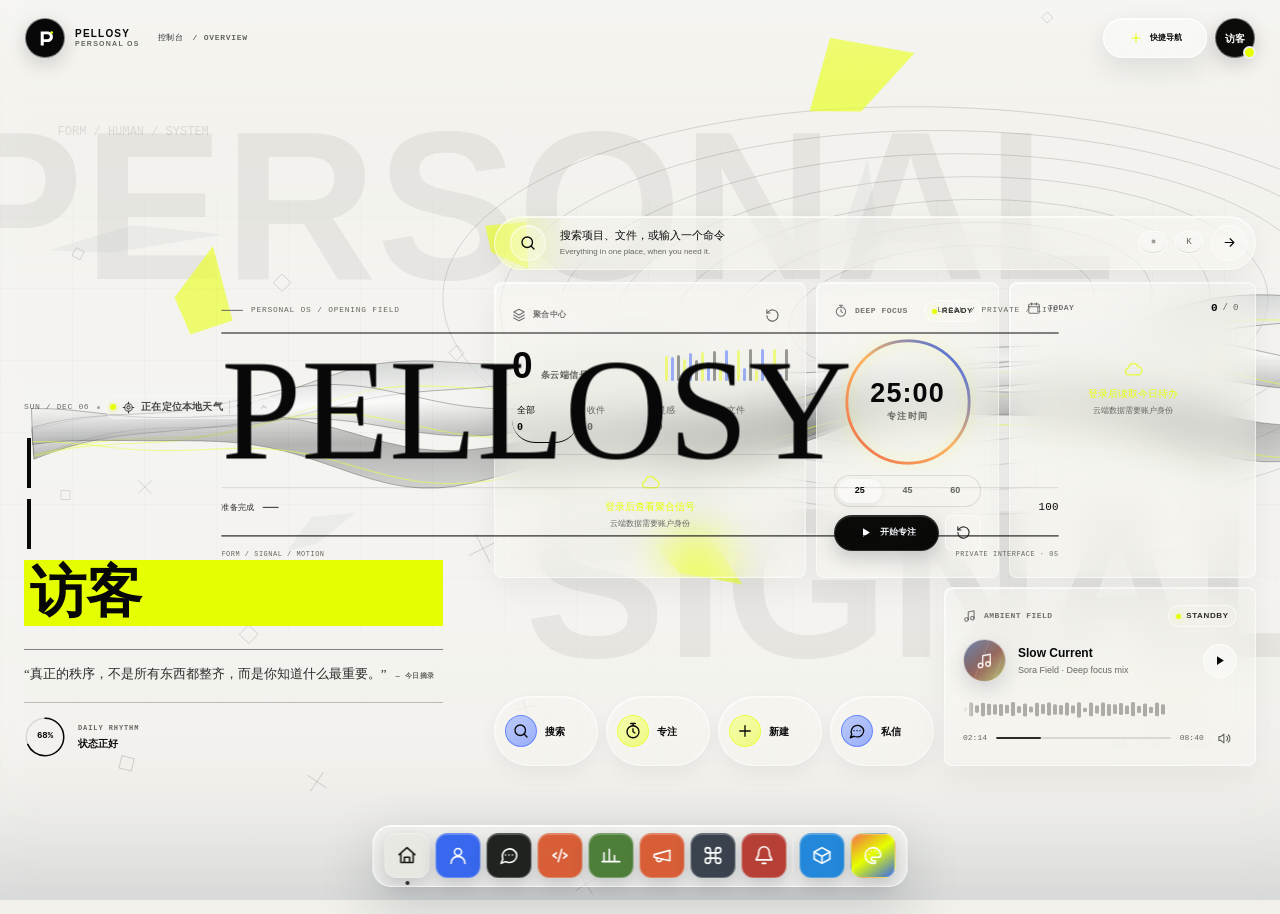
==== commit 9a0876df: "Add files via upload" ====
--- a/index.html
+++ b/index.html
@@ -4861,17 +4861,20 @@
 
     .title-mask {
       width: 100%;
+      min-width: 0;
       margin: 0;
       padding: 0;
       overflow: hidden;
     }
 
     body.intro-complete .title-mask {
-      overflow: visible;
+      overflow-x: clip;
+      overflow-y: visible;
     }
 
     .title-mask h1 {
-      max-width: none;
+      width: 100%;
+      max-width: 100%;
       color: var(--text);
       font-family: "Arial Black", "Helvetica Neue", Arial, "PingFang SC",
         "Microsoft YaHei", sans-serif;
@@ -4889,6 +4892,7 @@
     }
 
     .title-mask h1 .typing-line {
+      max-width: 100%;
       overflow: hidden;
       white-space: nowrap;
     }
@@ -7190,8 +7194,50 @@
           { one: "STAY", two: "CURIOUS.", label: `Stay curious, ${userName}.` },
           { one: "MAKE", two: "IT CLEAR.", label: `Make it clear, ${userName}.` },
           { one: "MOVE", two: "FORWARD.", label: `Move forward, ${userName}.` },
-          { one: "KEEP", two: "FOCUS.", label: `Keep focus, ${userName}.` }
+          { one: "KEEP", two: "FOCUS.", label: `Keep focus, ${userName}.` },
+          { one: "THINK", two: "DEEPER.", label: `Think deeper, ${userName}.` },
+          { one: "BUILD", two: "WITH CARE.", label: `Build with care, ${userName}.` },
+          { one: "READ", two: "THE SIGNAL.", label: `Read the signal, ${userName}.` },
+          { one: "START", two: "SMALL.", label: `Start small, ${userName}.` },
+          { one: "SHIP", two: "THE WORK.", label: `Ship the work, ${userName}.` },
+          { one: "CHOOSE", two: "WHAT MATTERS.", label: `Choose what matters, ${userName}.` },
+          { one: "LOOK", two: "CLOSER.", label: `Look closer, ${userName}.` },
+          { one: "FIND", two: "THE THREAD.", label: `Find the thread, ${userName}.` },
+          { one: "LESS", two: "BUT BETTER.", label: `Less but better, ${userName}.` },
+          { one: "SLOW", two: "IS SMOOTH.", label: `Slow is smooth, ${userName}.` },
+          { one: "BEGIN", two: "AGAIN.", label: `Begin again, ${userName}.` }
         ];
+        const greetingPhrase = phrases.shift();
+        for (let index = phrases.length - 1; index > 0; index -= 1) {
+          const target = Math.floor(Math.random() * (index + 1));
+          [phrases[index], phrases[target]] = [phrases[target], phrases[index]];
+        }
+        phrases.unshift(greetingPhrase);
+        const title = lineOne.closest("h1");
+        const measureCanvas = document.createElement("canvas");
+        const measureContext = measureCanvas.getContext("2d");
+        let activePhrase = phrases[0];
+
+        const fitPhrase = (phrase) => {
+          activePhrase = phrase;
+          if (!title) return;
+          lineOne.style.fontSize = "";
+          lineTwo.style.fontSize = "";
+          const available = Math.max(1, title.clientWidth - 6);
+          const baseSize = Number.parseFloat(getComputedStyle(title).fontSize) || 72;
+          if (!measureContext) return;
+          measureContext.font = `900 ${baseSize}px "Arial Black", Arial, sans-serif`;
+          const measured = Math.max(
+            measureContext.measureText(phrase.one).width,
+            measureContext.measureText(phrase.two).width
+          );
+          const safeWidth = measured + baseSize * 0.11;
+          if (safeWidth > available) {
+            const fitted = Math.max(30, baseSize * (available / safeWidth) * 0.97);
+            lineOne.style.fontSize = `${fitted}px`;
+            lineTwo.style.fontSize = `${fitted}px`;
+          }
+        };
         const sleep = (ms) => new Promise((resolve) => window.setTimeout(resolve, ms));
         let started = false;
         let generation = 0;
@@ -7259,6 +7305,7 @@
           await sleep(220);
           while (token === generation) {
             const phrase = phrases[index % phrases.length];
+            fitPhrase(phrase);
             if (!await writePhrase(phrase, 92, token)) {
               return;
             }
@@ -7278,6 +7325,7 @@
           started = true;
           generation += 1;
           if (reduceMotion) {
+            fitPhrase(phrases[0]);
             lineOne.textContent = phrases[0].one;
             lineTwo.textContent = phrases[0].two;
             accessible.textContent = phrases[0].label;
@@ -7293,6 +7341,7 @@
           window.addEventListener("pellosy:intro-complete", start, { once: true });
           window.setTimeout(start, 3000);
         }
+        window.addEventListener("resize", () => fitPhrase(activePhrase), { passive: true });
       }
 
       function initializeDailyQuote() {
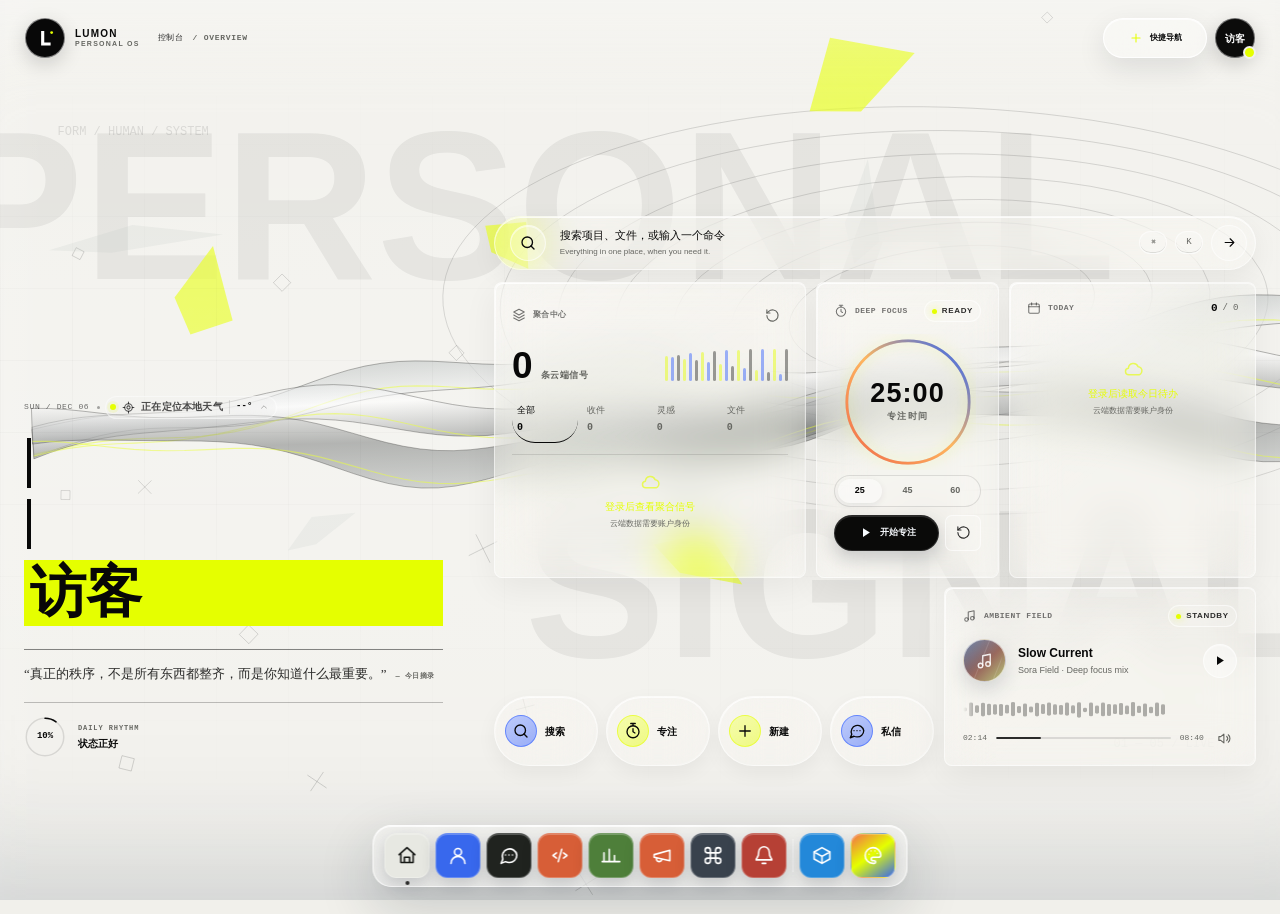
==== commit c38fd5cb: "Add files via upload" ====
--- a/index.html
+++ b/index.html
@@ -4,8 +4,8 @@
   <meta charset="UTF-8">
   <meta name="viewport" content="width=device-width, initial-scale=1.0">
   <meta name="theme-color" content="#e8eef5">
-  <meta name="description" content="Pellosy Personal OS">
-  <title>Pellosy / 控制台</title>
+  <meta name="description" content="Lumon Personal OS">
+  <title>Lumon / 控制台</title>
   <style>
     :root {
       color-scheme: light;
@@ -477,7 +477,7 @@
       display: block;
       padding: 0.04em 0 0.02em;
       font-family: Georgia, "Times New Roman", "Songti SC", serif;
-      font-size: clamp(62px, 11.4vw, 164px);
+      font-size: clamp(72px, 15vw, 210px);
       font-weight: 500;
       letter-spacing: 0;
       line-height: 1;
@@ -6281,7 +6281,7 @@
     <div class="ambient-veil"></div>
   </div>
 
-  <div class="boot" id="boot" role="status" aria-live="polite" aria-label="正在进入 Pellosy Personal OS">
+  <div class="boot" id="boot" role="status" aria-live="polite" aria-label="正在进入 Lumon Personal OS">
     <div class="boot-blinds" aria-hidden="true">
       <span></span>
       <span></span>
@@ -6299,7 +6299,7 @@
         <span>LOCAL / PRIVATE / LIVE</span>
       </div>
       <div class="boot-title-mask">
-        <span class="boot-title">PELLOSY</span>
+        <span class="boot-title">LUMON</span>
       </div>
       <div class="boot-meta">
         <span class="boot-phase" id="bootPhase">INITIALIZING FIELD</span>
@@ -6317,15 +6317,15 @@
 
   <header class="topbar reveal" style="--delay: 40ms">
     <div class="topbar-inner">
-      <a class="brand" href="#top" aria-label="Pellosy 控制台首页">
+      <a class="brand" href="#top" aria-label="Lumon 控制台首页">
         <span class="brand-mark">
           <svg viewBox="0 0 24 24" aria-hidden="true">
-            <path d="M7.4 18.8V5.2h6.3c3.3 0 5.4 2 5.4 5.1s-2.1 5.1-5.4 5.1h-3.4v3.4H7.4Zm2.9-6.1h3.2c1.7 0 2.7-.9 2.7-2.4s-1-2.4-2.7-2.4h-3.2v4.8Z" fill="currentColor"/>
+            <path d="M7.8 4.8h3v11h6.1v3H7.8z" fill="currentColor"/>
             <circle cx="17.9" cy="6.3" r="1.35" fill="#f26f4a"/>
           </svg>
         </span>
         <span class="brand-copy">
-          <strong data-text-wave>PELLOSY</strong>
+          <strong data-text-wave>LUMON</strong>
           <small>PERSONAL OS</small>
         </span>
       </a>
@@ -6411,7 +6411,7 @@
         </div>
         <p class="daily-quote" id="dailyQuote">
           <span class="quote-copy" id="dailyQuoteText">把注意力放在真正重要的事情上。</span>
-          <cite id="dailyQuoteAuthor">— Pellosy Daily</cite>
+          <cite id="dailyQuoteAuthor">— Lumon Daily</cite>
         </p>
       </div>
 
@@ -6894,7 +6894,7 @@
   <div class="dynamic-island" id="dynamicIsland" role="status" aria-live="polite" aria-atomic="true">
     <div class="island-compact-view" aria-hidden="true">
       <span class="island-camera-dot"></span>
-      <span class="island-compact-copy"><strong id="islandCompactTitle">PELLOSY</strong></span>
+      <span class="island-compact-copy"><strong id="islandCompactTitle">LUMON</strong></span>
       <span class="island-wave"><i></i><i></i><i></i></span>
     </div>
     <div class="island-expanded-view">
@@ -7353,17 +7353,17 @@
           { text: "在寒冬深处，我终于明白，我身上有一个不可战胜的夏天。", author: "加缪" },
           { text: "不必匆忙，不必闪耀，只需成为自己。", author: "弗吉尼亚·伍尔夫" },
           { text: "把一件小事做完，比把十件大事想完更接近自由。", author: "今日摘录" },
-          { text: "专注不是拒绝世界，而是暂时选择世界的某一部分。", author: "Pellosy Daily" },
+          { text: "专注不是拒绝世界，而是暂时选择世界的某一部分。", author: "Lumon Daily" },
           { text: "先让事情变清楚，再让事情变漂亮。", author: currentUser.name || "访客" },
-          { text: "你不需要追赶时间，只需要不再把它交给无关紧要的事。", author: "Pellosy Daily" },
+          { text: "你不需要追赶时间，只需要不再把它交给无关紧要的事。", author: "Lumon Daily" },
           { text: "好奇心不是分心，它只是尚未命名的方向。", author: "今日摘录" },
           { text: "完成之后，再决定它是否值得完美。", author: currentUser.name || "访客" },
-          { text: "安静不是空白，是注意力终于有了形状。", author: "Pellosy Daily" },
+          { text: "安静不是空白，是注意力终于有了形状。", author: "Lumon Daily" },
           { text: "每个清楚的下一步，都是对未来的一次简短回答。", author: "今日摘录" },
-          { text: "把重复的事交给系统，把判断留给自己。", author: "Pellosy Daily" },
+          { text: "把重复的事交给系统，把判断留给自己。", author: "Lumon Daily" },
           { text: "不是每一天都要向前冲，有些日子只需要站稳。", author: currentUser.name || "访客" },
           { text: "真正的秩序，不是所有东西都整齐，而是你知道什么最重要。", author: "今日摘录" },
-          { text: "当你不知道从哪里开始时，就从最小的真实动作开始。", author: "Pellosy Daily" }
+          { text: "当你不知道从哪里开始时，就从最小的真实动作开始。", author: "Lumon Daily" }
         ];
 
         const now = new Date();
@@ -9306,7 +9306,7 @@
         focusToggleIcon.setAttribute("href", "#i-pause");
         stopFocusInterval();
         focusInterval = window.setInterval(tickFocus, 250);
-        document.title = `${formatTime(remaining)} · Pellosy Focus`;
+        document.title = `${formatTime(remaining)} · Lumon Focus`;
       }
 
       function pauseFocus() {
@@ -9876,13 +9876,13 @@
         {
           group: "Navigate",
           title: "私聊与好友",
-          detail: "打开 Pellosy Messages",
+          detail: "打开 Lumon Messages",
           icon: "message-circle",
           key: "M",
           keywords: "messages chat friend group 私聊 好友 群聊",
           action: () => {
             closeCommand();
-            transitionTo("messagessend.html", "PELLOSY MESSAGES");
+            transitionTo("messagessend.html", "LUMON MESSAGES");
           }
         },
         {
@@ -10098,7 +10098,7 @@
           } else if (action === "theme") {
             cycleTheme();
           } else if (action === "messages") {
-            transitionTo("messagessend.html", "PELLOSY MESSAGES");
+            transitionTo("messagessend.html", "LUMON MESSAGES");
           }
         });
       });
@@ -10108,7 +10108,7 @@
           return;
         }
         event.preventDefault();
-        transitionTo("messagessend.html", "PELLOSY MESSAGES");
+        transitionTo("messagessend.html", "LUMON MESSAGES");
       });
 
       $("#avatarButton").addEventListener("click", () => {
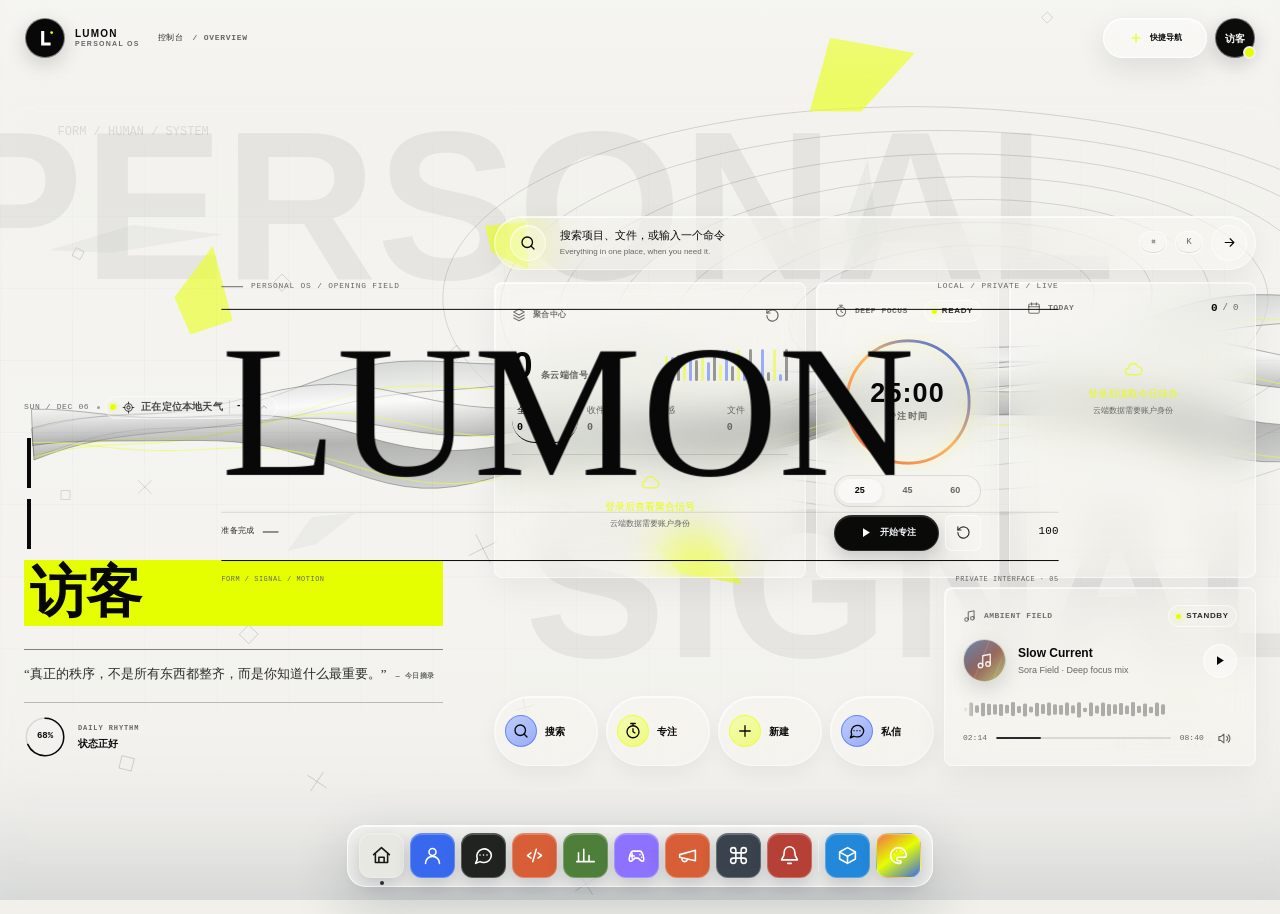
==== commit 62a4dac1: "Add files via upload" ====
--- a/index.html
+++ b/index.html
@@ -5577,6 +5577,7 @@
     .header-fab.is-expanded .fab-action-item:nth-child(4) { transition-delay: 0.105s; }
     .header-fab.is-expanded .fab-action-item:nth-child(5) { transition-delay: 0.13s; }
     .header-fab.is-expanded .fab-action-item:nth-child(6) { transition-delay: 0.155s; }
+    .header-fab.is-expanded .fab-action-item:nth-child(8) { transition-delay: 0.205s; }
     .header-fab.is-expanded .fab-action-item:nth-child(7) { transition-delay: 0.18s; }
 
     .fab-action-item:hover,
@@ -5726,6 +5727,10 @@
 
     .dock-app-item[data-app="dashboard"] {
       --dock-color: #4e7f3a;
+    }
+
+    .dock-app-item[data-app="playcenter"] {
+      --dock-color: #8c72ff;
     }
 
     .dock-app-item[data-app="announcement"] {
@@ -6151,6 +6156,10 @@
     </symbol>
     <symbol id="i-container" viewBox="0 0 24 24">
       <path d="m21 8-9-5-9 5 9 5 9-5Z"/><path d="M3 8v8l9 5 9-5V8M12 13v8"/>
+    </symbol>
+    <symbol id="i-gamepad" viewBox="0 0 24 24">
+      <path d="M8 7h8c3 0 5 9 4 11s-4-1-6-3h-4c-2 2-5 5-6 3S5 7 8 7Z"/>
+      <path d="M7 10v5m-2.5-2.5h5M16 11h.01M18 14h.01"/>
     </symbol>
     <symbol id="i-megaphone" viewBox="0 0 24 24">
       <path d="m3 11 18-5v12L3 14v-3Z"/><path d="M11.6 16.8a3 3 0 1 1-5.8-1.6"/>
@@ -6352,6 +6361,10 @@
               <span class="f-icon"><svg class="icon"><use href="#i-chart"></use></svg></span>
               <span class="f-lbl">监控</span>
             </a>
+            <a class="fab-action-item" href="playcenter.html" role="menuitem" aria-label="打开游戏大厅" data-route data-fab-link>
+              <span class="f-icon"><svg class="icon"><use href="#i-gamepad"></use></svg></span>
+              <span class="f-lbl">游戏</span>
+            </a>
             <a class="fab-action-item" href="announcement.html" role="menuitem" aria-label="打开公告中心" data-route data-fab-link>
               <span class="f-icon"><svg class="icon"><use href="#i-megaphone"></use></svg></span>
               <span class="f-lbl">公告</span>
@@ -6813,6 +6826,11 @@
       <a class="dock-app-item" href="dashviewer.html" data-app="dashboard" data-route data-dock-link aria-label="打开访问监控">
         <svg class="icon"><use href="#i-chart"></use></svg>
         <span class="dock-tooltip">访问监控</span>
+        <span class="dock-app-dot"></span>
+      </a>
+      <a class="dock-app-item" href="playcenter.html" data-app="playcenter" data-route data-dock-link aria-label="打开游戏大厅">
+        <svg class="icon"><use href="#i-gamepad"></use></svg>
+        <span class="dock-tooltip">游戏大厅</span>
         <span class="dock-app-dot"></span>
       </a>
       <a class="dock-app-item" href="announcement.html" data-app="announcement" data-route data-dock-link aria-label="打开公告中心">
@@ -9911,6 +9929,18 @@
         },
         {
           group: "Navigate",
+          title: "游戏大厅",
+          detail: "2048、贪吃蛇、记忆翻牌和反应挑战",
+          icon: "gamepad",
+          key: "P",
+          keywords: "play games arcade 2048 snake 游戏 大厅 贪吃蛇 翻牌 反应",
+          action: () => {
+            closeCommand();
+            transitionTo("playcenter.html", "LUMON PLAY");
+          }
+        },
+        {
+          group: "Navigate",
           title: "公告中心",
           detail: "查看系统更新、维护和功能公告",
           icon: "megaphone",
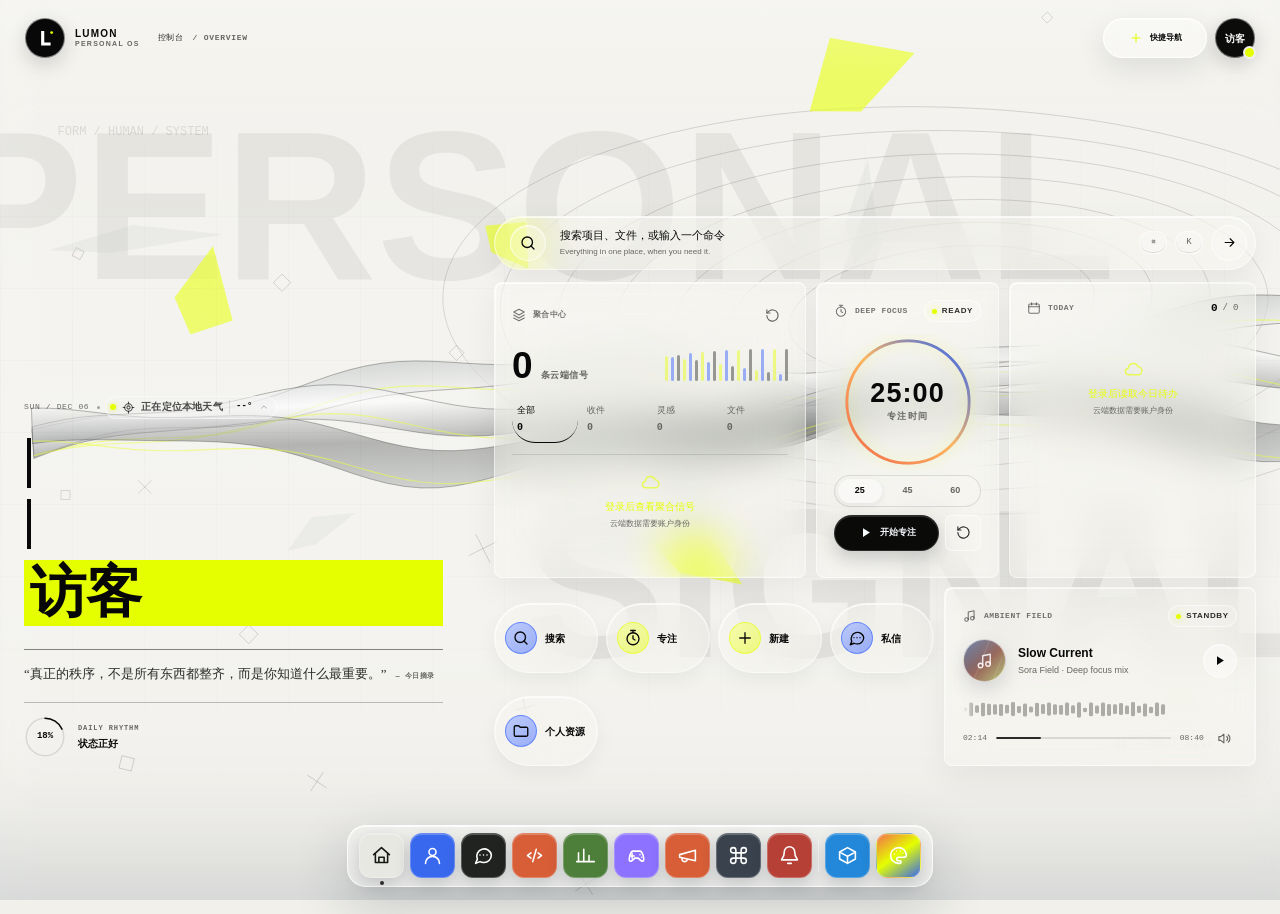
==== commit 13e837e4: "Add files via upload" ====
--- a/index.html
+++ b/index.html
@@ -6643,6 +6643,18 @@
           </span>
           <span class="quick-arrow"><svg class="icon icon-sm"><use href="#i-arrow-up-right"></use></svg></span>
         </button>
+
+        <a class="quick-tile glass" href="resources.html" aria-label="打开个人资源空间">
+          <span class="quick-top">
+            <span class="quick-icon"><svg class="icon"><use href="#i-folder"></use></svg></span>
+            <span class="quick-key">CLOUD</span>
+          </span>
+          <span class="quick-copy">
+            <strong>个人资源</strong>
+            <span>私有文件空间</span>
+          </span>
+          <span class="quick-arrow"><svg class="icon icon-sm"><use href="#i-arrow-up-right"></use></svg></span>
+        </a>
       </div>
 
       <article class="ambient-panel glass reveal" id="ambientPanel" style="--delay: 420ms">
